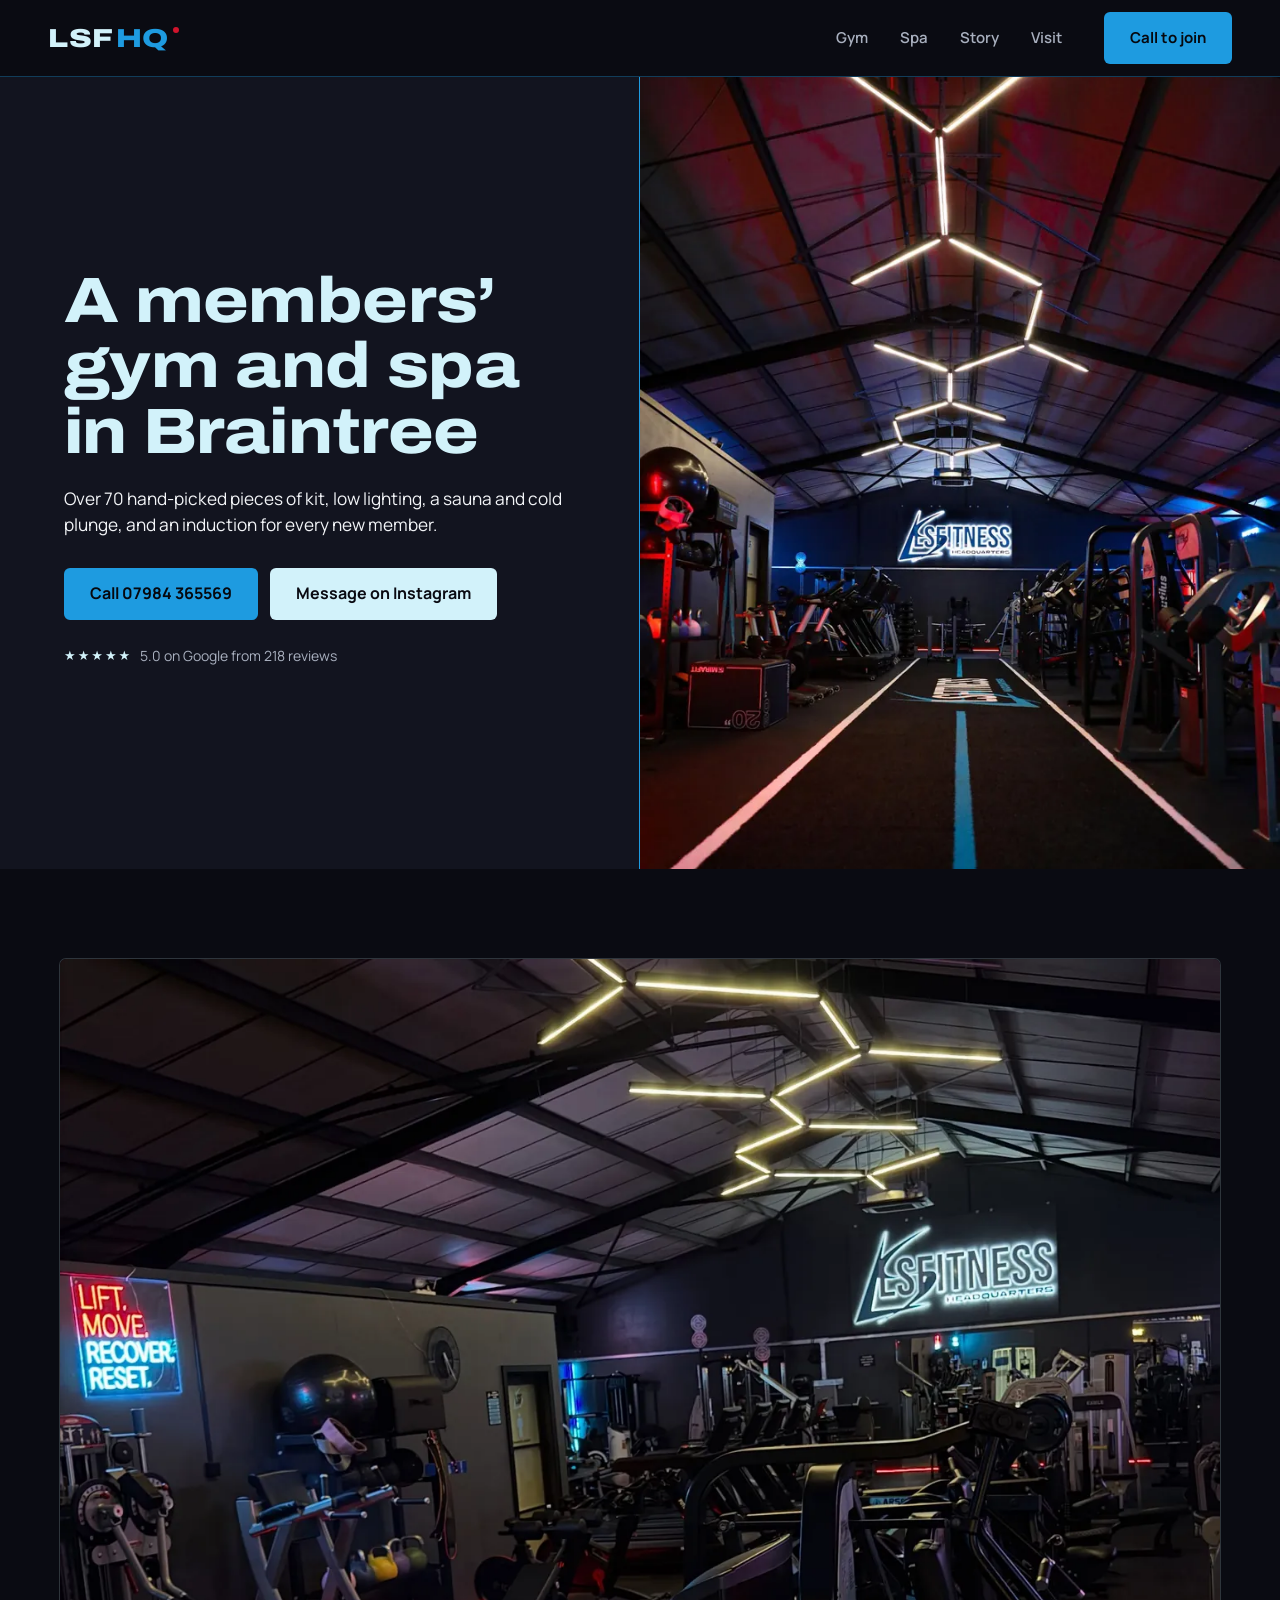
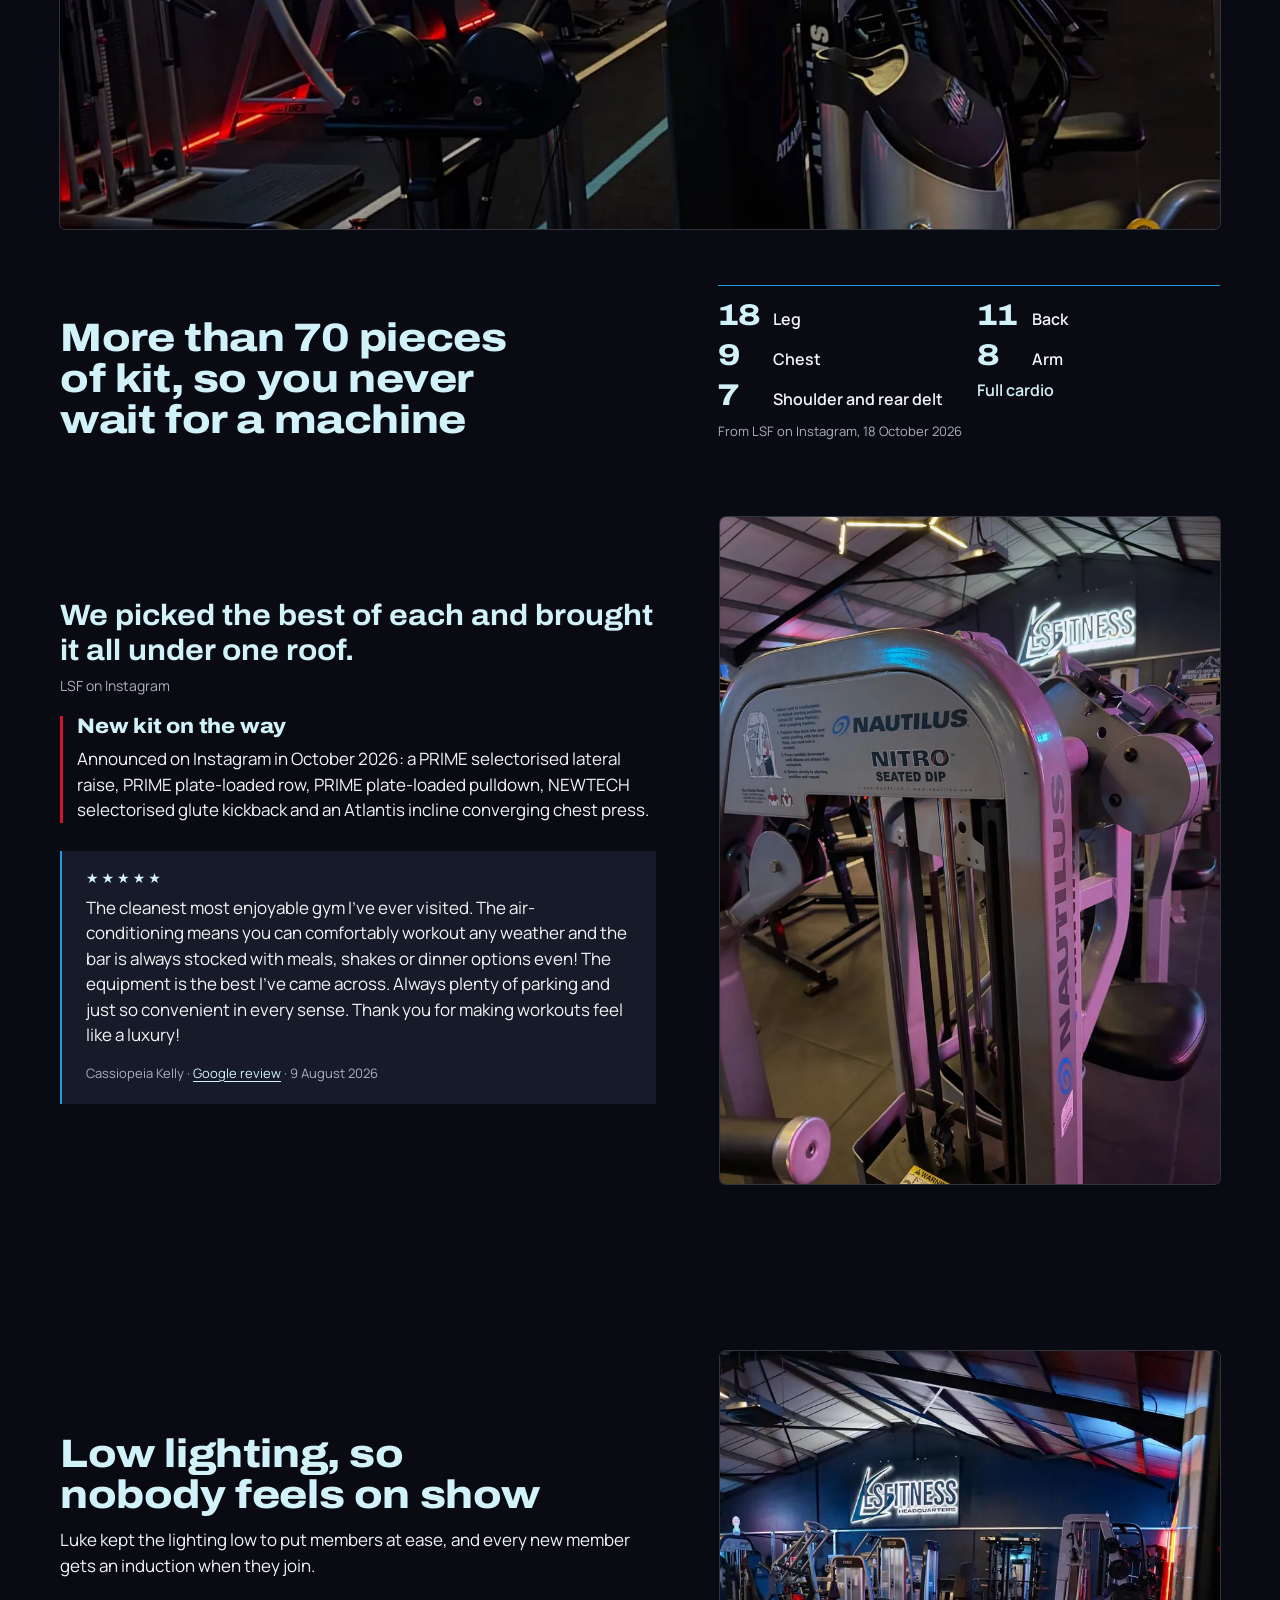
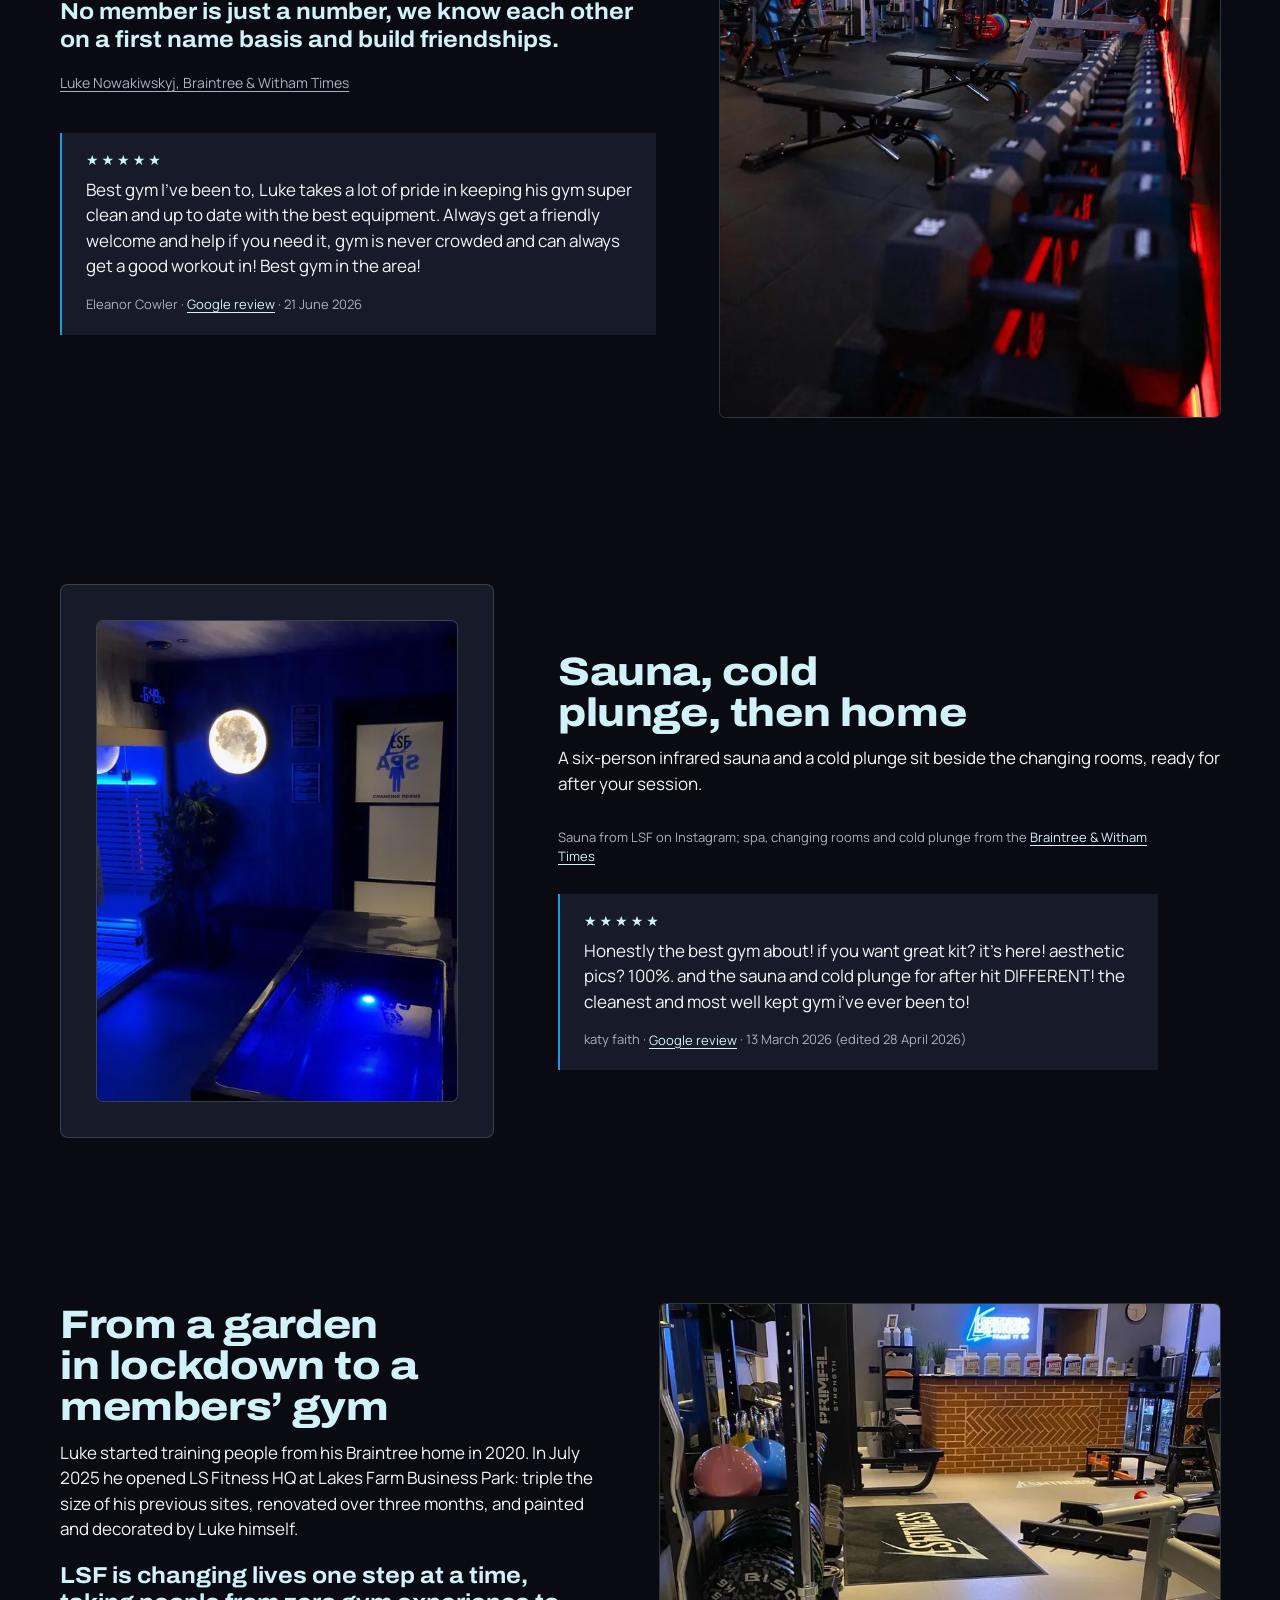
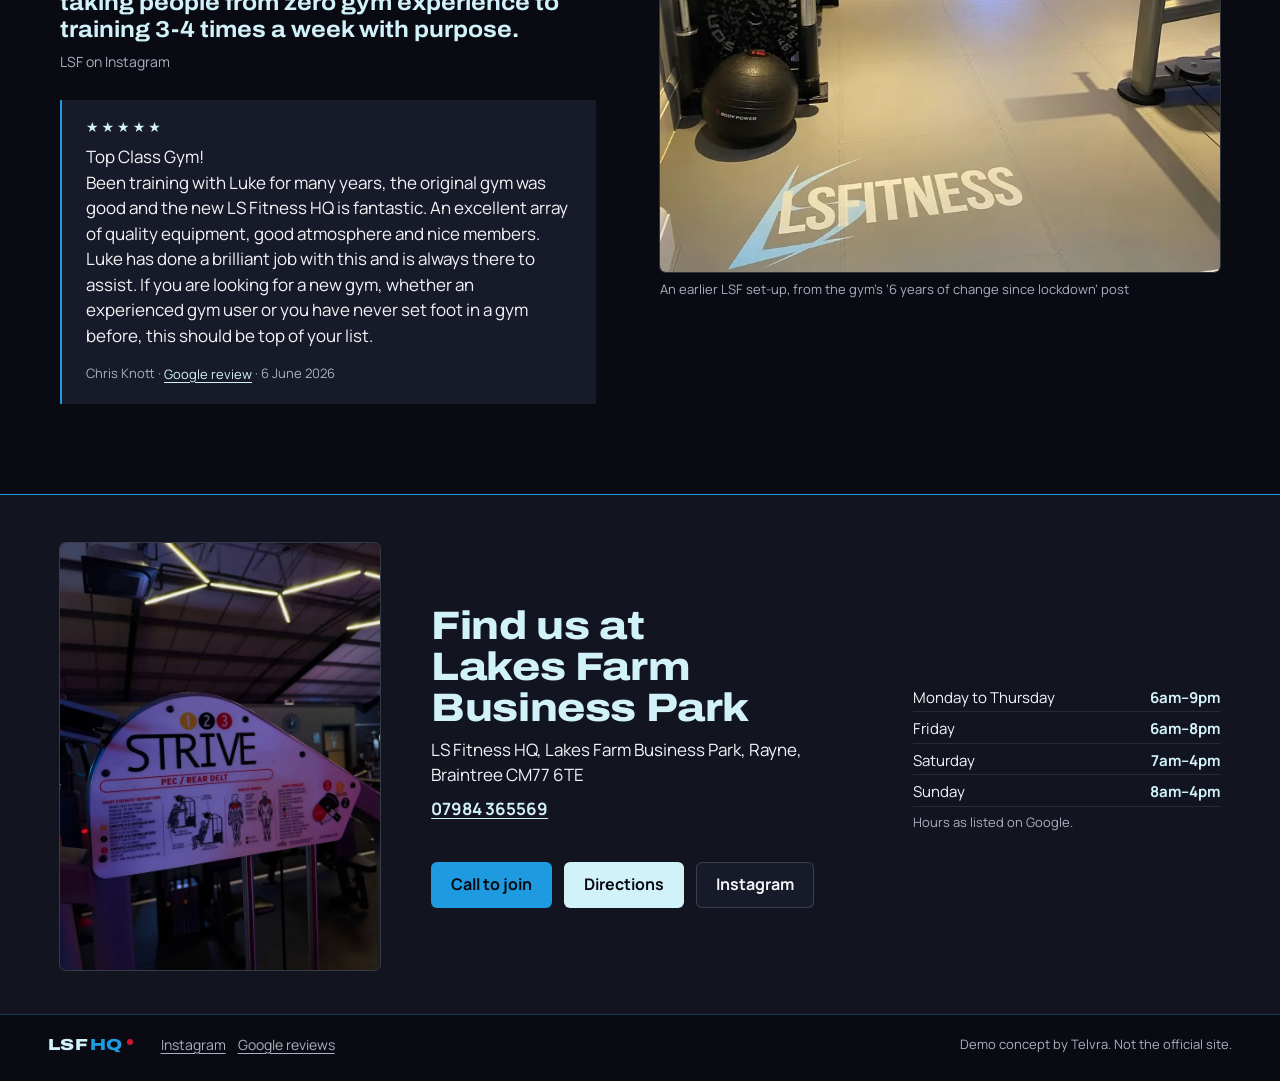
==== index.html @ 695eb986 "LS Fitness HQ demo concept (static)" ====
<!doctype html>
<html lang="en-GB">
<head>
<meta charset="utf-8">
<meta name="viewport" content="width=device-width, initial-scale=1">
<title>LS Fitness HQ — members' gym and spa in Rayne, Braintree</title>
<meta name="description" content="LS Fitness HQ is an independent members' gym and spa at Lakes Farm Business Park, Rayne, Braintree: over 70 pieces of kit, a sauna and cold plunge, and an induction for every new member.">
<meta name="robots" content="noindex, nofollow">
<meta name="theme-color" content="#0A0B12">
<link rel="icon" href="data:image/svg+xml,%3Csvg xmlns='http://www.w3.org/2000/svg' viewBox='0 0 64 64'%3E%3Crect width='64' height='64' rx='10' fill='%230A0B12'/%3E%3Ctext x='32' y='41' font-family='Arial,sans-serif' font-weight='900' font-size='24' text-anchor='middle' fill='%23D2F2FA'%3ELSF%3C/text%3E%3Crect x='14' y='48' width='36' height='3' fill='%231E9BE0'/%3E%3C/svg%3E">
<link rel="preload" href="fonts/archivo-latin.woff2" as="font" type="font/woff2" crossorigin>
<link rel="stylesheet" href="styles.css">
</head>
<body>
<a class="skip" href="#main">Skip to content</a>
<header class="site-head">
  <div class="wrap head-in">
    <a class="brand" href="#top"><span class="visually-hidden">LS Fitness HQ, home</span><span class="wm" aria-hidden="true">LSF<span class="wm-hq">HQ</span><span class="wm-dot"></span></span></a>
    <nav class="nav" aria-label="Sections"><a href="#gym">Gym</a><a href="#spa">Spa</a><a href="#story">Story</a><a href="#visit">Visit</a></nav>
    <a class="btn btn-blue head-cta" href="tel:+447984365569"><span class="d-only">Call to join</span><span class="m-only">Call</span></a>
  </div>
</header>
<main id="main">
<section class="hero" id="top" aria-labelledby="h1">
  <div class="hero-photo"><picture class="ph "><source type="image/webp" srcset="img/hero-720.webp 720w, img/hero-1080.webp 1080w, img/hero-1440.webp 1440w" sizes="(min-width: 860px) min(50vw, 820px), 100vw"><img src="img/hero-1440.jpg" srcset="img/hero-720.jpg 720w, img/hero-1080.jpg 1080w, img/hero-1440.jpg 1440w" sizes="(min-width: 860px) min(50vw, 820px), 100vw" width="1440" height="1920" alt="The turf lane at LS Fitness HQ under star-shaped LED lights and the LSFITNESS Headquarters neon sign" fetchpriority="high"></picture></div>
  <div class="hero-panel">
    <div class="hero-text">
      <h1 id="h1">A members’ gym and spa in Braintree</h1>
      <p class="lede">Over 70 hand-picked pieces of kit, low lighting, a sauna and cold plunge, and an induction for every new member.</p>
      <div class="btns"><a class="btn btn-blue" href="tel:+447984365569">Call 07984 365569</a><a class="btn btn-ice" href="https://ig.me/m/lsfitnesshq" target="_blank" rel="noopener">Message on Instagram</a></div>
      <a class="rating" href="https://www.google.com/maps/place/LS+Fitness+HQ/@51.8679803,0.5173378,17z/data=!4m6!3m5!1s0x47d8f1000b57fbb5:0x62934df473014473!8m2!3d51.8679803!4d0.5173378!16s%2Fg%2F11wq7ymxyk" target="_blank" rel="noopener"><span class="star-red" aria-hidden="true">★★★★★</span><span class="visually-hidden">Rated 5 out of 5.</span> 5.0 on Google from 218 reviews</a>
    </div>
  </div>
</section>

<section class="sec kit" id="gym" aria-labelledby="h-kit">
  <div class="floor-wrap"><picture class="ph "><source type="image/webp" srcset="img/floor-800.webp 800w, img/floor-1100.webp 1100w, img/floor-1400.webp 1400w, img/floor-2000.webp 2000w" sizes="(min-width: 1280px) 1160px, (min-width: 860px) calc(100vw - 96px), 100vw"><img src="img/floor-2000.jpg" srcset="img/floor-800.jpg 800w, img/floor-1100.jpg 1100w, img/floor-1400.jpg 1400w, img/floor-2000.jpg 2000w" sizes="(min-width: 1280px) 1160px, (min-width: 860px) calc(100vw - 96px), 100vw" width="2000" height="1500" alt="The LS Fitness HQ gym floor under long LED ceiling light bars, with the LSFITNESS sign and a Lift. Move. Recover. Reset. neon" loading="lazy" decoding="async"></picture></div>
  <div class="wrap kit-grid">
    <h2 id="h-kit">More than 70 pieces of kit, so you never wait for a machine</h2>
    <div class="counts">
      <dl>
        <div><dt>18</dt><dd>Leg</dd></div>
        <div><dt>11</dt><dd>Back</dd></div>
        <div><dt>9</dt><dd>Chest</dd></div>
        <div><dt>8</dt><dd>Arm</dd></div>
        <div><dt>7</dt><dd>Shoulder and rear delt</dd></div>
        <div class="full"><dt class="visually-hidden">Plus</dt><dd>Full cardio</dd></div>
      </dl>
      <p class="src">From LSF on Instagram, 18 October 2026</p>
    </div>
  </div>
  <div class="wrap pair pair-r">
    <div class="pair-ph"><picture class="ph tall"><source type="image/webp" srcset="img/nautilus-800.webp 800w, img/nautilus-1200.webp 1200w, img/nautilus-1600.webp 1600w" sizes="(min-width: 1280px) 500px, (min-width: 860px) 40vw, (min-width: 600px) 600px, 100vw"><img src="img/nautilus-1600.jpg" srcset="img/nautilus-800.jpg 800w, img/nautilus-1200.jpg 1200w, img/nautilus-1600.jpg 1600w" sizes="(min-width: 1280px) 500px, (min-width: 860px) 40vw, (min-width: 600px) 600px, 100vw" width="1600" height="2133" alt="A Nautilus Nitro seated dip machine with the LSFITNESS sign glowing behind it" loading="lazy" decoding="async"></picture></div>
    <div class="pair-tx">
      <blockquote class="pull m-hide"><p>We picked the best of each and brought it all under one roof.</p><footer>LSF on Instagram</footer></blockquote>
      <div class="newkit" data-show-until="2026-12-31T23:59">
        <h3>New kit on the way</h3>
        <p>Announced on Instagram in October 2026: a PRIME selectorised lateral raise, PRIME plate-loaded row, PRIME plate-loaded pulldown, NEWTECH selectorised glute kickback and an Atlantis incline converging chest press.</p>
      </div>
      <figure class="review m-hide"><p class="stars"><span aria-hidden="true">★★★★★</span><span class="visually-hidden">5 out of 5 stars</span></p><blockquote><p>The cleanest most enjoyable gym I’ve ever visited. The air-conditioning means you can comfortably workout any weather and the bar is always stocked with meals, shakes or dinner options even! The equipment is the best I’ve came across. Always plenty of parking and just so convenient in every sense. Thank you for making workouts feel like a luxury!</p></blockquote><figcaption>Cassiopeia Kelly · <a href="https://www.google.com/maps/place/LS+Fitness+HQ/@51.8679803,0.5173378,17z/data=!4m6!3m5!1s0x47d8f1000b57fbb5:0x62934df473014473!8m2!3d51.8679803!4d0.5173378!16s%2Fg%2F11wq7ymxyk" target="_blank" rel="noopener">Google review</a> · 9 August 2026</figcaption></figure>
    </div>
  </div>
</section>

<section class="sec feel" id="feel" aria-labelledby="h-feel">
  <div class="wrap pair pair-r">
    <div class="pair-ph"><picture class="ph tall"><source type="image/webp" srcset="img/weights-720.webp 720w, img/weights-1080.webp 1080w, img/weights-1440.webp 1440w" sizes="(min-width: 1280px) 500px, (min-width: 860px) 40vw, (min-width: 600px) 600px, 100vw"><img src="img/weights-1440.jpg" srcset="img/weights-720.jpg 720w, img/weights-1080.jpg 1080w, img/weights-1440.jpg 1440w" sizes="(min-width: 1280px) 500px, (min-width: 860px) 40vw, (min-width: 600px) 600px, 100vw" width="1440" height="1920" alt="Dumbbell racks lit by red LED strips, with benches and a neon sign on the black wall" loading="lazy" decoding="async"></picture></div>
    <div class="pair-tx">
      <h2 id="h-feel">Low lighting, so nobody feels on show</h2>
      <p>Luke kept the lighting low to put members at ease, and every new member gets an induction when they join.</p>
      <blockquote class="pull pull-sm m-hide"><p>No member is just a number, we know each other on a first name basis and build friendships.</p><footer><a href="https://www.braintreeandwithamtimes.co.uk/news/25397622.man-launches-luxury-gym-braintree-business-park/" target="_blank" rel="noopener">Luke Nowakiwskyj, Braintree &amp; Witham Times</a></footer></blockquote>
      <figure class="review m-hide"><p class="stars"><span aria-hidden="true">★★★★★</span><span class="visually-hidden">5 out of 5 stars</span></p><blockquote><p>Best gym I’ve been to, Luke takes a lot of pride in keeping his gym super clean and up to date with the best equipment. Always get a friendly welcome and help if you need it, gym is never crowded and can always get a good workout in! Best gym in the area!</p></blockquote><figcaption>Eleanor Cowler · <a href="https://www.google.com/maps/place/LS+Fitness+HQ/@51.8679803,0.5173378,17z/data=!4m6!3m5!1s0x47d8f1000b57fbb5:0x62934df473014473!8m2!3d51.8679803!4d0.5173378!16s%2Fg%2F11wq7ymxyk" target="_blank" rel="noopener">Google review</a> · 21 June 2026</figcaption></figure>
    </div>
  </div>
</section>

<section class="sec spa" id="spa" aria-labelledby="h-spa">
  <div class="wrap pair spa-pair">
    <div class="spa-h"><h2 id="h-spa">Sauna, cold plunge, then home</h2>
      <p>A six-person infrared sauna and a cold plunge sit beside the changing rooms, ready for after your session.</p></div>
    <div class="pair-ph spa-frame"><picture class="ph "><source type="image/webp" srcset="img/spa-480.webp 480w, img/spa-720.webp 720w" sizes="(min-width: 500px) 360px, 270px"><img src="img/spa-720.jpg" srcset="img/spa-480.jpg 480w, img/spa-720.jpg 720w" sizes="(min-width: 500px) 360px, 270px" width="720" height="960" alt="The LSF spa: an infrared sauna, a cold plunge tub and the door to the changing rooms" loading="lazy" decoding="async"></picture></div>
    <div class="pair-tx">
      <p class="src">Sauna from LSF on Instagram; spa, changing rooms and cold plunge from the <a href="https://www.braintreeandwithamtimes.co.uk/news/25397622.man-launches-luxury-gym-braintree-business-park/" target="_blank" rel="noopener">Braintree &amp; Witham Times</a></p>
      <figure class="review "><p class="stars"><span aria-hidden="true">★★★★★</span><span class="visually-hidden">5 out of 5 stars</span></p><blockquote><p>Honestly the best gym about! if you want great kit? it’s here! aesthetic pics? 100%. and the sauna and cold plunge for after hit DIFFERENT! the cleanest and most well kept gym i’ve ever been to!</p></blockquote><figcaption>katy faith · <a href="https://www.google.com/maps/place/LS+Fitness+HQ/@51.8679803,0.5173378,17z/data=!4m6!3m5!1s0x47d8f1000b57fbb5:0x62934df473014473!8m2!3d51.8679803!4d0.5173378!16s%2Fg%2F11wq7ymxyk" target="_blank" rel="noopener">Google review</a> · 13 March 2026 (edited 28 April 2026)</figcaption></figure>
    </div>
  </div>
</section>

<section class="sec story" id="story" aria-labelledby="h-story">
  <div class="wrap pair pair-r">
    <figure class="pair-ph origin"><picture class="ph "><source type="image/webp" srcset="img/origin-800.webp 800w, img/origin-1290.webp 1290w" sizes="(min-width: 1280px) 560px, (min-width: 860px) 44vw, (min-width: 600px) 600px, 100vw"><img src="img/origin-1290.jpg" srcset="img/origin-800.jpg 800w, img/origin-1290.jpg 1290w" sizes="(min-width: 1280px) 560px, (min-width: 860px) 44vw, (min-width: 600px) 600px, 100vw" width="1290" height="1310" alt="An earlier LSF set-up with a brick-walled protein bar, an LSFITNESS Shake It Up neon and the logo on the floor" loading="lazy" decoding="async"></picture><figcaption>An earlier LSF set-up, from the gym’s ‘6 years of change since lockdown’ post</figcaption></figure>
    <div class="pair-tx">
      <h2 id="h-story">From a garden in lockdown to a members’ gym</h2>
      <p>Luke started training people from his Braintree home in 2020. In July 2025 he opened LS Fitness HQ at Lakes Farm Business Park: triple the size of his previous sites, renovated over three months, and painted and decorated by Luke himself.</p>
      <blockquote class="pull pull-sm m-hide"><p>LSF is changing lives one step at a time, taking people from zero gym experience to training 3-4 times a week with purpose.</p><footer>LSF on Instagram</footer></blockquote>
      <figure class="review m-hide"><p class="stars"><span aria-hidden="true">★★★★★</span><span class="visually-hidden">5 out of 5 stars</span></p><blockquote><p>Top Class Gym!<br>Been training with Luke for many years, the original gym was good and the new LS Fitness HQ is fantastic. An excellent array of quality equipment, good atmosphere and nice members.<br>Luke has done a brilliant job with this and is always there to assist. If you are looking for a new gym, whether an experienced gym user or you have never set foot in a gym before, this should be top of your list.</p></blockquote><figcaption>Chris Knott · <a href="https://www.google.com/maps/place/LS+Fitness+HQ/@51.8679803,0.5173378,17z/data=!4m6!3m5!1s0x47d8f1000b57fbb5:0x62934df473014473!8m2!3d51.8679803!4d0.5173378!16s%2Fg%2F11wq7ymxyk" target="_blank" rel="noopener">Google review</a> · 6 June 2026</figcaption></figure>
    </div>
  </div>
</section>

<section class="visit" id="visit" aria-labelledby="h-visit">
  <div class="wrap visit-grid">
    <div class="pair-ph visit-ph"><picture class="ph tall strive"><source type="image/webp" srcset="img/strive-720.webp 720w, img/strive-1080.webp 1080w, img/strive-1440.webp 1440w" sizes="(min-width: 1280px) 320px, (min-width: 860px) 24vw, (min-width: 600px) 600px, 100vw"><img src="img/strive-1440.jpg" srcset="img/strive-720.jpg 720w, img/strive-1080.jpg 1080w, img/strive-1440.jpg 1440w" sizes="(min-width: 1280px) 320px, (min-width: 860px) 24vw, (min-width: 600px) 600px, 100vw" width="1440" height="1920" alt="The instruction panel on a Strive pec and rear delt machine, under the gym’s LED light bars" loading="lazy" decoding="async"></picture></div>
    <div class="visit-a">
      <h2 id="h-visit">Find us at Lakes Farm Business Park</h2>
      <address>LS Fitness HQ, Lakes Farm Business Park, Rayne, Braintree CM77&nbsp;6TE<br><a class="tel" href="tel:+447984365569">07984 365569</a></address>
      <div class="btns btns-3"><a class="btn btn-blue" href="tel:+447984365569">Call to join</a><a class="btn btn-ice" href="https://www.google.com/maps/dir/?api=1&amp;destination=LS+Fitness+HQ%2C+Rayne%2C+Braintree+CM77+6TE" target="_blank" rel="noopener">Directions</a><a class="btn btn-panel" href="https://www.instagram.com/lsfitnesshq/" target="_blank" rel="noopener">Instagram</a></div>
    </div>
    <div class="visit-b">
      <dl class="hours">
        <div><dt><span class="t-full">Monday to Thursday</span><span class="t-short" aria-hidden="true">Mon–Thu</span></dt><dd>6am–9pm</dd></div>
        <div><dt><span class="t-full">Friday</span><span class="t-short" aria-hidden="true">Fri</span></dt><dd>6am–8pm</dd></div>
        <div><dt><span class="t-full">Saturday</span><span class="t-short" aria-hidden="true">Sat</span></dt><dd>7am–4pm</dd></div>
        <div><dt><span class="t-full">Sunday</span><span class="t-short" aria-hidden="true">Sun</span></dt><dd>8am–4pm</dd></div>
      </dl>
      <p class="src">Hours as listed on Google.</p>
    </div>
  </div>
</section>
</main>
<footer class="site-foot">
  <div class="wrap foot-in">
    <span class="wm" aria-hidden="true">LSF<span class="wm-hq">HQ</span><span class="wm-dot"></span></span>
    <nav class="foot-links" aria-label="Elsewhere"><a href="https://www.instagram.com/lsfitnesshq/" target="_blank" rel="noopener">Instagram</a><a href="https://www.google.com/maps/place/LS+Fitness+HQ/@51.8679803,0.5173378,17z/data=!4m6!3m5!1s0x47d8f1000b57fbb5:0x62934df473014473!8m2!3d51.8679803!4d0.5173378!16s%2Fg%2F11wq7ymxyk" target="_blank" rel="noopener">Google reviews</a></nav>
    <p class="demo">Demo concept by Telvra. Not the official site.</p>
  </div>
</footer>
<script src="main.js" defer></script>
</body>
</html>
---- styles.css ----
@font-face{font-family:"Archivo";src:url(fonts/archivo-latin.woff2) format("woff2");font-weight:100 900;font-stretch:62% 125%;font-display:swap}
@font-face{font-family:"Manrope";src:url(fonts/manrope-latin.woff2) format("woff2");font-weight:200 800;font-display:swap}
:root{--ink:#0A0B12;--p1:#12141F;--p2:#171A28;--ice:#D2F2FA;--blue:#1E9BE0;--red:#D0142C;--chalk:#F2F4F7;--muted:#A9B0BF;--hair:rgba(210,242,250,.18);--pad:20px}
*,*::before,*::after{box-sizing:border-box}
html{-webkit-text-size-adjust:100%;scroll-behavior:smooth}
@media (prefers-reduced-motion:reduce){html{scroll-behavior:auto}}
body{margin:0;background:var(--ink);color:var(--chalk);font:400 16px/1.5 "Manrope",system-ui,sans-serif;overflow-x:hidden}
img{display:block;max-width:100%;height:auto}
a{color:inherit}
a:focus-visible,.btn:focus-visible{outline:3px solid var(--blue);outline-offset:3px;border-radius:4px}
h1,h2,h3{font-family:"Archivo",system-ui,sans-serif;color:var(--ice);margin:0;font-weight:800;line-height:1.04;letter-spacing:-.01em;text-wrap:balance}
p{margin:0}
.visually-hidden{position:absolute!important;width:1px;height:1px;overflow:hidden;clip:rect(0 0 0 0);clip-path:inset(50%);white-space:nowrap}
.skip{position:absolute;left:8px;top:-120px;background:var(--blue);color:#06080E;padding:12px 16px;z-index:9}
.skip:focus{left:8px;top:8px}
.wrap{width:100%;max-width:1336px;margin:0 auto;padding:0 var(--pad)}
.d-only{display:none}

/* wordmark */
.wm{font-family:"Archivo",sans-serif;font-weight:850;font-stretch:125%;font-size:22px;letter-spacing:.02em;color:var(--ice);display:inline-flex;align-items:baseline;line-height:1}
.wm-hq{color:var(--blue);margin-left:2px}
.wm-dot{width:6px;height:6px;border-radius:50%;background:var(--red);margin-left:4px;align-self:flex-start;margin-top:2px}

/* buttons */
.btn{display:inline-flex;align-items:center;justify-content:center;min-height:48px;padding:12px 22px;border-radius:6px;font:700 16px/1.2 "Manrope",sans-serif;text-decoration:none;text-align:center;transition:transform .15s ease,background-color .15s ease}
.btn-blue{background:var(--blue);color:#06080E}
.btn-blue:hover{background:#45AEE8}
.btn-ice{background:var(--ice);color:var(--ink)}
.btn-ice:hover{background:#fff}
.btn-panel{background:var(--p2);color:var(--chalk);box-shadow:inset 0 0 0 1px var(--hair)}
.btn-panel:hover{background:#20243A}
@media (prefers-reduced-motion:no-preference){.btn:hover{transform:translateY(-1px)}}

/* header */
.site-head{background:var(--ink);border-bottom:1px solid rgba(30,155,224,.35)}
.head-in{display:flex;align-items:center;justify-content:space-between;min-height:60px;gap:16px}
.brand{display:inline-flex;align-items:center;min-height:44px;min-width:44px;text-decoration:none}
.nav{display:none}
.head-cta{min-height:44px;padding:10px 18px;font-size:15px}

/* photos */
.ph{display:block}
.ph img{width:100%;border-radius:6px;box-shadow:0 0 0 1px var(--hair)}

/* hero */
.hero{background:var(--p1)}
.hero-photo .ph img{width:100vw;height:min(50svh,100vw);object-fit:cover;object-position:50% 40%;border-radius:0;box-shadow:none}
.hero-panel{border-top:1px solid var(--blue)}
.hero-text{padding:22px var(--pad) 22px}
h1{font-size:31px;font-stretch:100%}
.lede{margin-top:12px;color:var(--chalk)}
.btns{display:grid;gap:8px;margin-top:18px}
.rating{display:inline-flex;align-items:center;gap:8px;min-height:44px;margin-top:6px;color:var(--muted);font-size:14px;text-decoration:none}
.rating:hover{color:var(--ice)}
.star-red{color:var(--ice);letter-spacing:2px;font-size:13px}

/* sections */
.sec{padding:0 0 4px}
h2{font-size:25px;font-stretch:100%}
h3{font-size:21px;font-stretch:108%}
.src{font-size:13px;color:var(--muted);margin-top:12px;line-height:1.45}
.src a{display:inline;padding:13px 0;color:var(--ice);text-underline-offset:3px}
.floor-wrap .ph img{width:100vw;height:auto;border-radius:0;box-shadow:none}
.kit-grid{padding-top:22px;padding-bottom:22px}
.counts dl{display:grid;grid-template-columns:1fr 1fr;gap:10px 16px;margin:16px 0 0;padding-top:14px;border-top:1px solid var(--blue)}
.counts dl div{display:flex;align-items:baseline;gap:10px}
.counts dt{font-family:"Archivo",sans-serif;font-weight:800;font-stretch:118%;font-size:30px;line-height:1;color:var(--ice);min-width:1.5em}
.counts dd{margin:0;font-weight:600;font-size:16px;line-height:1.25}
.counts .full dd{color:var(--ice)}

.pair{display:block}
.pair-ph{margin:0 calc(-1 * var(--pad))}
.pair-ph .ph img{width:100%;height:224px;object-fit:cover;border-radius:0;box-shadow:none}
.pair-ph.tall .ph img,.tall img{object-position:50% 45%}
.strive img{object-position:50% 52%!important}
.pair-tx{padding:20px 0 22px}
.spa-h{padding:20px 0 18px}
.spa-h p{margin-top:12px}
.spa-pair .pair-tx{padding-top:16px}
.pair-tx>*+*{margin-top:14px}
.pair-tx h2+p{margin-top:12px}
.pull{margin:0;padding:0}
.pull p{font-family:"Archivo",sans-serif;font-weight:700;font-stretch:108%;font-size:21px;line-height:1.18;color:var(--ice)}
.pull footer{margin-top:8px;font-size:14px;color:var(--muted)}
.pull footer a{display:inline-flex;align-items:center;min-height:44px;color:var(--muted);text-underline-offset:3px}
.pull footer a:hover{color:var(--ice)}
.pull-sm p{font-size:19px}
.newkit{border-left:3px solid var(--red);padding-left:14px}
.newkit p{margin-top:8px}

.review{margin:0;background:var(--p2);border-left:2px solid var(--blue);padding:16px 18px 6px}
.pair-tx>.review{margin-top:18px}
.stars{color:var(--ice);letter-spacing:3px;font-size:14px;line-height:1}
.review blockquote{margin:10px 0 0}
.review blockquote p{font-size:16px;line-height:1.5}
.review figcaption{font-size:13px;color:var(--muted);margin-top:4px}
.review figcaption a{display:inline-flex;align-items:center;min-height:44px;color:var(--ice);text-underline-offset:3px}

/* spa */
.spa-frame{margin:0 calc(-1 * var(--pad));background:var(--p2);padding:14px 0;border-top:1px solid var(--blue);border-bottom:1px solid var(--hair)}
.spa-frame .ph{width:216px;margin:0 auto}
.spa-frame .ph img{width:216px;height:240px;object-fit:cover;object-position:50% 55%;border-radius:6px;box-shadow:0 0 0 1px var(--hair)}

/* story */
figure.origin{margin:0 calc(-1 * var(--pad))}
.origin .ph img{height:224px;object-position:50% 50%}
.origin figcaption{font-size:13px;color:var(--muted);padding:8px var(--pad) 0}

/* visit */
.visit{background:var(--p1);border-top:1px solid var(--blue);padding:0 0 18px}
.visit-ph{margin-bottom:18px}
.visit-ph .ph img{height:224px}
.visit address{font-style:normal;margin-top:10px;line-height:1.45}
.tel{display:inline-flex;align-items:center;min-height:44px;font-weight:700;color:var(--ice);text-underline-offset:3px}
.btns-3{grid-template-columns:auto auto auto;gap:6px;margin-top:6px}
.btns-3 .btn{min-height:46px;padding:8px 9px;font-size:14px}
.hours{margin:14px 0 0;display:grid;grid-template-columns:1fr 1fr;gap:4px 14px;font-size:15px}
.hours div{display:flex;justify-content:space-between;gap:8px;border-bottom:1px solid rgba(210,242,250,.10);padding:2px 0}
.t-full{position:absolute;width:1px;height:1px;overflow:hidden;clip-path:inset(50%);white-space:nowrap}
.hours dt{color:var(--chalk);white-space:nowrap}
.hours dd{margin:0;color:var(--ice);font-weight:700;white-space:nowrap}
.visit .src{margin-top:6px}

/* footer */
.site-foot{background:var(--ink);padding:8px 0 14px;border-top:1px solid rgba(30,155,224,.35)}
.foot-in{display:flex;flex-wrap:wrap;align-items:center;justify-content:space-between;gap:0 10px}
.site-foot .wm{font-size:16px}
.foot-links{display:flex;gap:12px}
.foot-links a{display:inline-flex;align-items:center;min-height:44px;color:var(--muted);font-size:14px;text-underline-offset:3px}
.foot-links a:hover{color:var(--ice)}
.demo{width:100%;font-size:13px;color:var(--muted)}

@media (prefers-reduced-motion:no-preference){
  .hero-text{animation:fade .6s ease-out both}
  @keyframes fade{from{opacity:0;transform:translateY(6px)}to{opacity:1;transform:none}}
}

@media (max-width:599px){.m-hide{display:none!important}}

/* tablet */
@media (min-width:600px){
  :root{--pad:32px}
  body{font-size:17px}
  .wrap{max-width:664px}
  .floor-wrap{}
  .pair-ph,figure.origin{margin:0}
  .pair-ph .ph img{height:auto;max-height:none;aspect-ratio:auto;border-radius:6px;box-shadow:0 0 0 1px var(--hair)}
  .pair-ph.tall .ph img{height:440px}
  .origin .ph img{height:auto}
  .origin figcaption{padding:8px 0 0}
  .spa-frame{margin:0;border:1px solid var(--hair);border-radius:8px;padding:24px}
  .spa-frame .ph{width:360px}
  .spa-frame .ph img{width:360px;height:480px}
  .pair-tx{padding:28px 0 40px}
  .kit-grid{padding-top:32px;padding-bottom:36px}
  h1{font-size:40px;font-stretch:110%}
  h2{font-size:32px;font-stretch:110%}
  .btns{grid-template-columns:auto auto;justify-content:start}
  .btns-3{grid-template-columns:auto auto auto}
  .btns-3 .btn:first-child{grid-column:auto}
  .hero-text{padding:32px var(--pad) 36px;max-width:664px;margin:0 auto}
  .review{padding:20px 24px 8px}
  .review blockquote p{font-size:17px}
  .counts dl{grid-template-columns:1fr 1fr 1fr}
  .visit{padding:40px 0 36px}
  .visit-ph{margin-bottom:28px}
  .visit-ph .ph img{height:440px}
  .hours{grid-template-columns:1fr;max-width:420px}
  .t-full{position:static;width:auto;height:auto;overflow:visible;clip-path:none}
  .t-short{display:none}
  .btns-3 .btn{padding:12px 20px;font-size:16px}
  .spa-h{padding:36px 0 24px}
}

/* desktop */
@media (min-width:860px){
  :root{--pad:48px}
  .wrap{max-width:1336px}
  .d-only{display:inline}.m-only{display:none}
  .head-in{min-height:76px}
  .wm{font-size:26px}
  .nav{display:flex;gap:4px;margin-left:auto}
  .nav a{display:inline-flex;align-items:center;min-height:44px;padding:0 14px;text-decoration:none;color:var(--muted);font-weight:600;font-size:15px}
  .nav a:hover{color:var(--ice)}
  .head-cta{margin-left:12px}
  .hero{display:flex;flex-direction:row-reverse;align-items:stretch;min-height:clamp(600px,88svh,1000px)}
  .hero-photo{flex:0 0 min(50vw,820px)}
  .hero-photo .ph,.hero-photo .ph img{width:100%;height:100%}
  .hero-photo .ph img{height:clamp(600px,88svh,1000px);object-position:50% 40%}
  .hero-panel{flex:1 1 auto;display:flex;align-items:center;border-top:0;border-right:1px solid var(--blue)}
  .hero-text{padding:48px clamp(40px,5vw,96px);max-width:none;margin:0 0 0 auto;width:100%;max-width:760px}
  h1{font-size:clamp(42px,5vw,80px);font-stretch:115%;line-height:1.02}
  .lede{font-size:clamp(17px,1.35vw,20px);margin-top:22px;max-width:34em;color:var(--chalk)}
  .btns{margin-top:30px;gap:12px}
  .btn{min-height:52px;padding:14px 26px}
  .rating{margin-top:14px}
  .sec{padding:clamp(56px,7vw,96px) 0 0}
  .floor-wrap{width:min(calc(100vw - 96px),1160px);margin:0 auto}
  .floor-wrap .ph img{width:100%;border-radius:6px;box-shadow:0 0 0 1px var(--hair)}
  .kit-grid{max-width:1256px;display:grid;grid-template-columns:6fr 5fr;gap:56px;align-items:end;padding-top:40px;padding-bottom:0}
  h2{font-size:clamp(32px,3.1vw,48px);font-stretch:115%}
  .counts dl{grid-template-columns:1fr 1fr}
  .pair{display:grid;grid-template-columns:auto 1fr;gap:clamp(40px,5vw,88px);align-items:center;max-width:1256px;margin-top:clamp(48px,6vw,88px)}
  .pair-r .pair-ph{order:2}
  .pair-r{grid-template-columns:1fr auto}
  .pair-ph.tall{width:min(38vw,500px)}
  .pair-ph.tall .ph img{height:auto;aspect-ratio:3/4}
  .pair-ph.tall.strive{width:min(34vw,440px)}
  .pair-tx{padding:0;max-width:600px}
  .pair-tx>*+*{margin-top:20px}
  .pair-tx>.review{margin-top:28px}
  .pull p{font-size:clamp(24px,2.3vw,34px)}
  .pull-sm p{font-size:clamp(20px,1.8vw,26px)}
  .spa-frame{width:auto;padding:36px}
  .spa-pair{grid-template-columns:auto 1fr;grid-template-rows:1fr auto auto 1fr;grid-template-areas:"ph ." "ph h" "ph tx" "ph .";row-gap:0}
  .spa-pair .spa-frame{grid-area:ph;align-self:center}
  .spa-h{grid-area:h;padding:0 0 20px}
  .spa-pair .pair-tx{grid-area:tx;padding:0}
  figure.origin{width:min(44vw,560px)}
  .story .pair{align-items:start}
  .visit{margin-top:clamp(56px,7vw,96px);padding:48px 0 44px}
  .visit-grid{display:grid;grid-template-columns:auto 7fr 5fr;gap:clamp(32px,4vw,64px);max-width:1256px;align-items:center}
  .visit-ph{margin:0;width:min(24vw,320px)}
  .visit-ph .ph img{height:auto;aspect-ratio:3/4}
  .hours{margin-top:4px}
  .foot-in{gap:0 28px}
  .demo{width:auto;margin-left:auto}
}
@media (min-width:1280px){
  .visit-ph{width:320px}
  .pair-ph.tall{width:500px}
  .pair-ph.tall.strive{width:440px}
  figure.origin{width:560px}
}
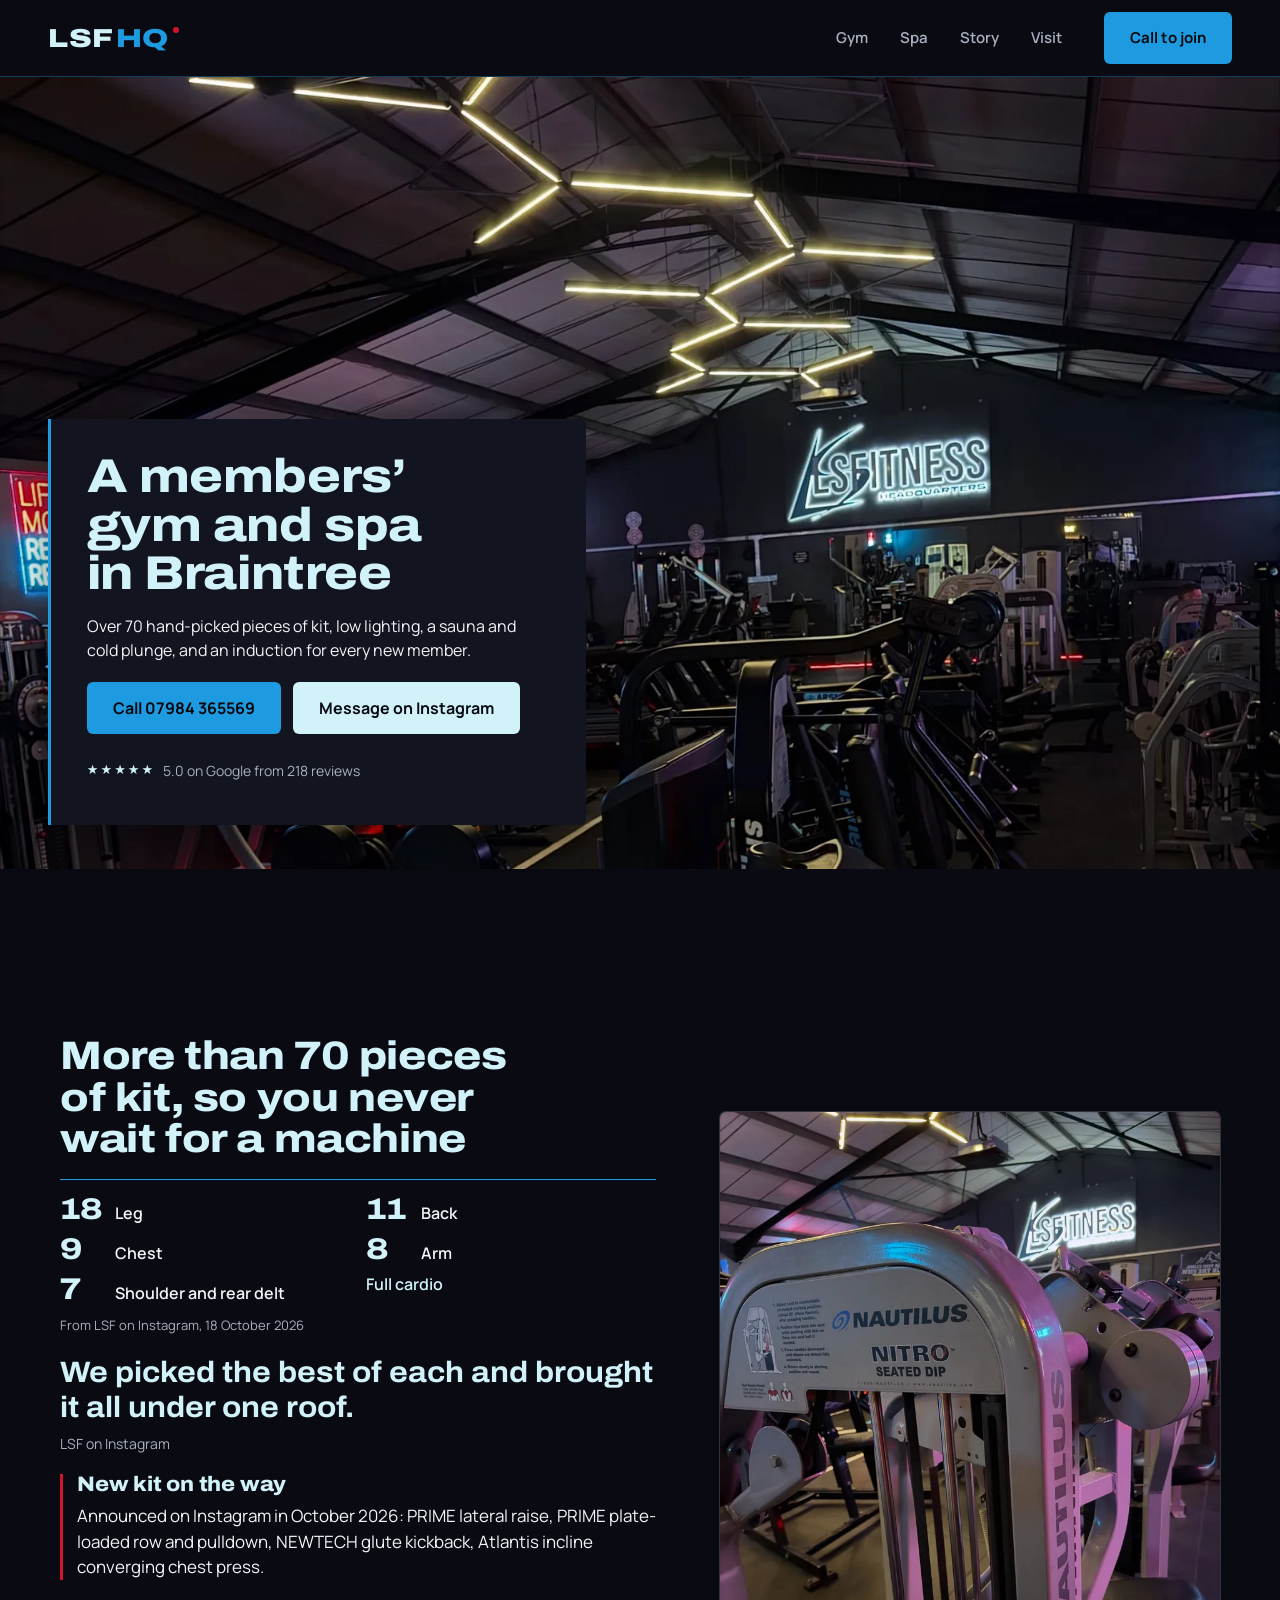
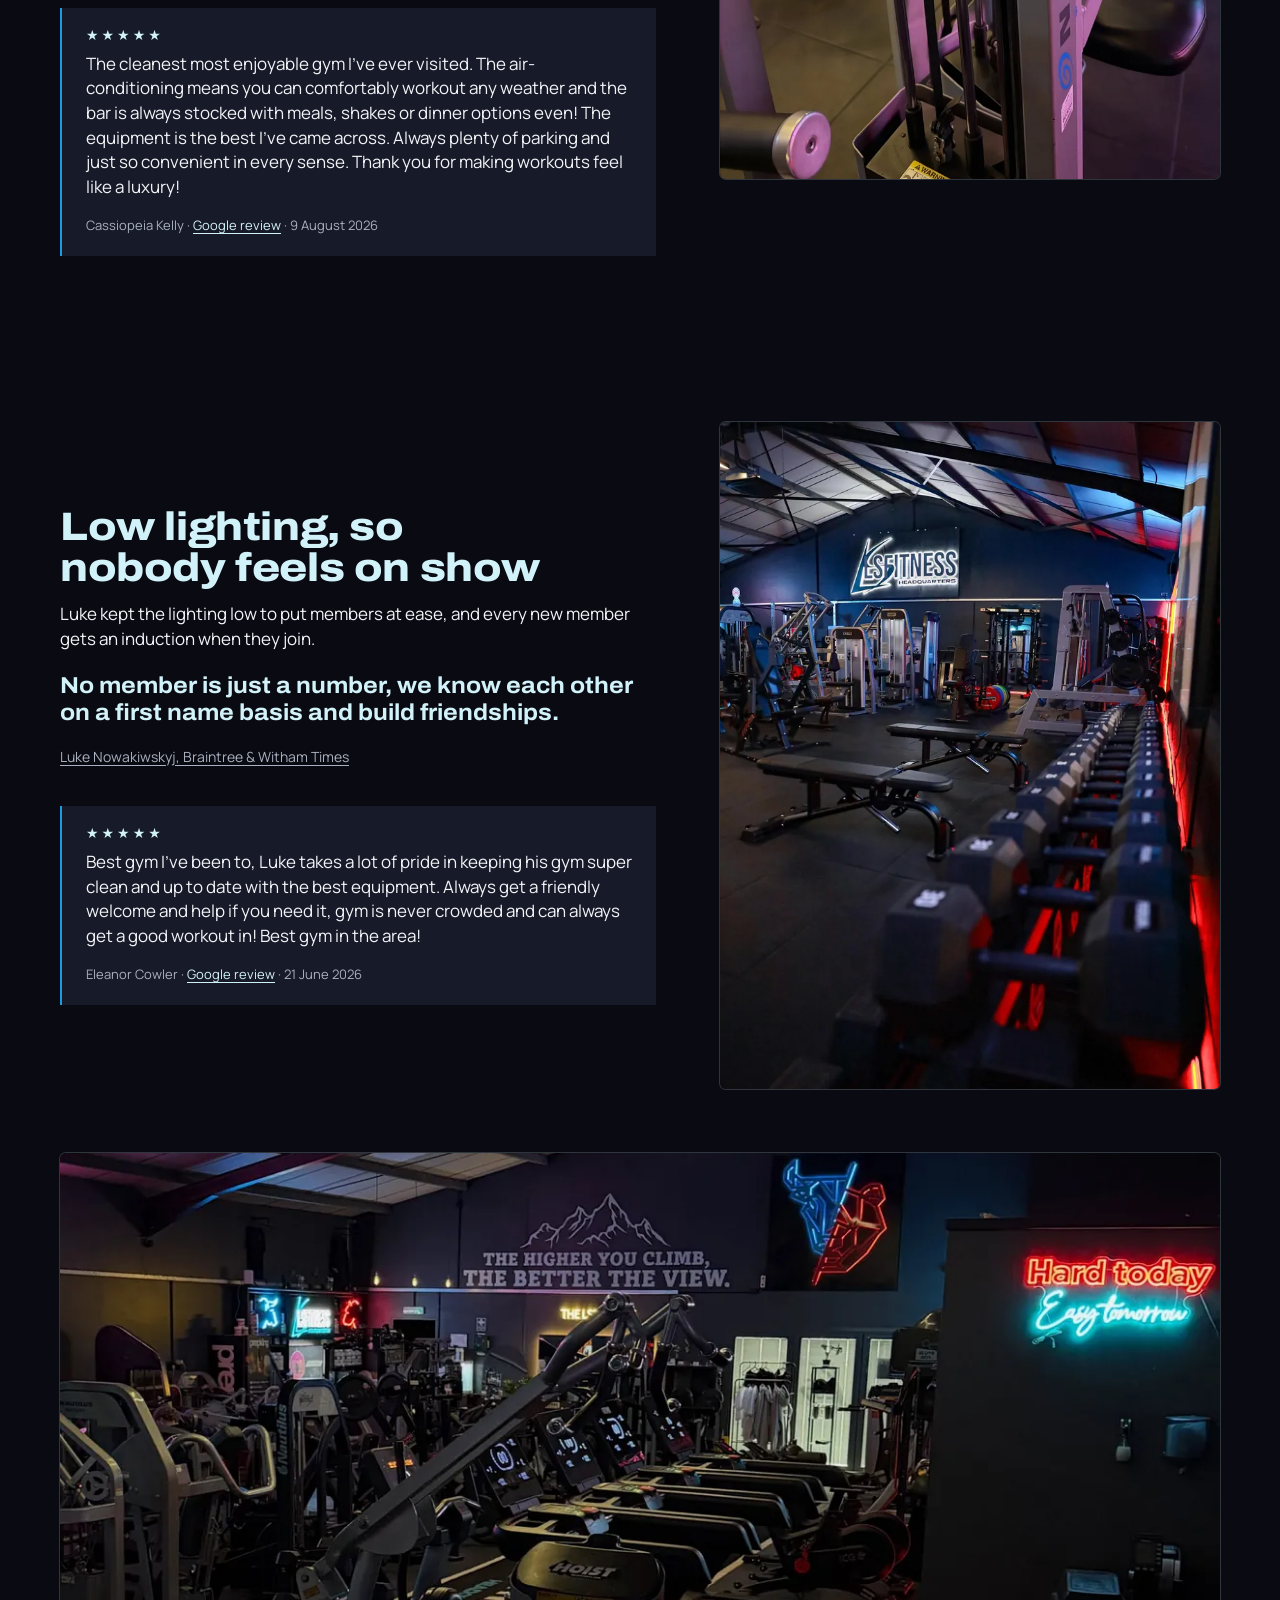
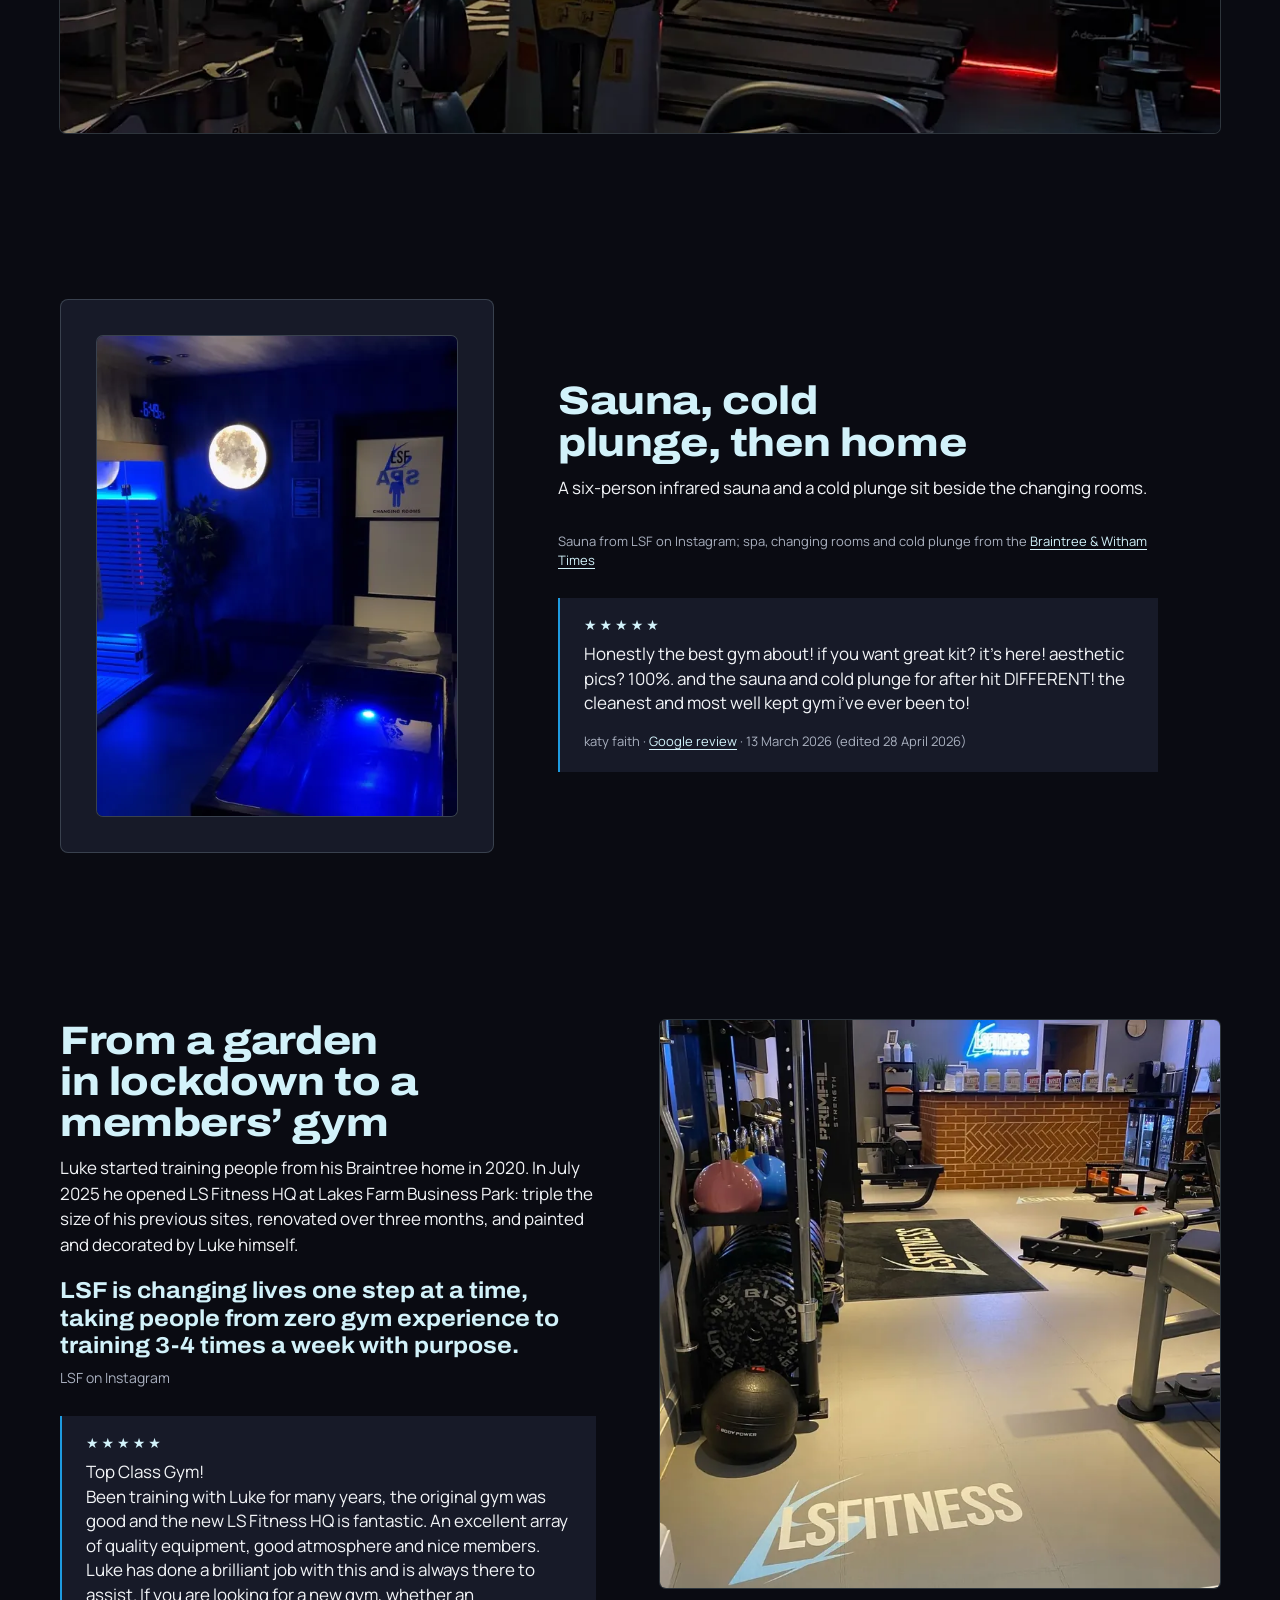
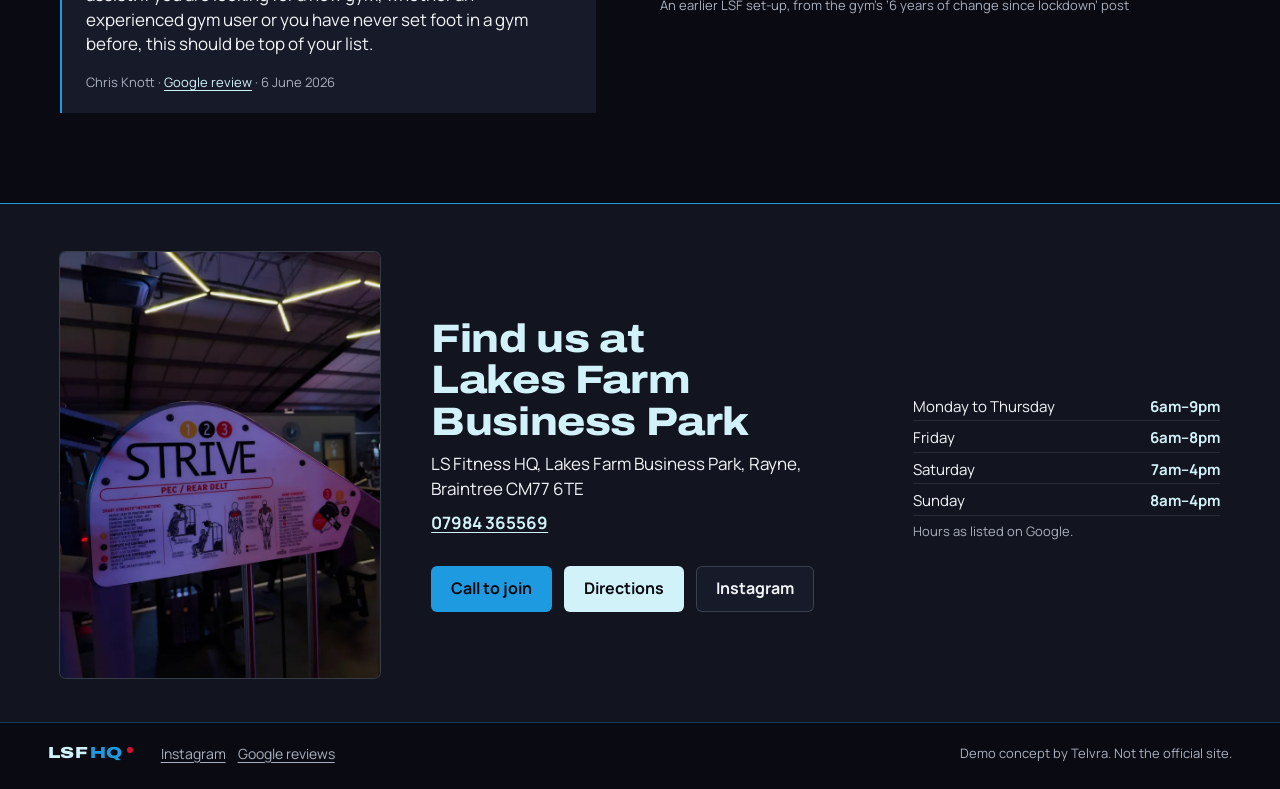
==== commit 170c8eae: "r2: full-bleed desktop hero, nowrap buttons, phone reviews, cardio photo" ====
--- a/index.html
+++ b/index.html
@@ -22,7 +22,11 @@
 </header>
 <main id="main">
 <section class="hero" id="top" aria-labelledby="h1">
-  <div class="hero-photo"><picture class="ph "><source type="image/webp" srcset="img/hero-720.webp 720w, img/hero-1080.webp 1080w, img/hero-1440.webp 1440w" sizes="(min-width: 860px) min(50vw, 820px), 100vw"><img src="img/hero-1440.jpg" srcset="img/hero-720.jpg 720w, img/hero-1080.jpg 1080w, img/hero-1440.jpg 1440w" sizes="(min-width: 860px) min(50vw, 820px), 100vw" width="1440" height="1920" alt="The turf lane at LS Fitness HQ under star-shaped LED lights and the LSFITNESS Headquarters neon sign" fetchpriority="high"></picture></div>
+  <div class="hero-photo"><picture class="ph">
+    <source media="(min-width: 860px)" type="image/webp" srcset="img/herowide-1100.webp 1100w, img/herowide-1600.webp 1600w, img/herowide-2200.webp 2200w, img/herowide-3024.webp 3024w" sizes="100vw">
+    <source media="(min-width: 860px)" srcset="img/herowide-1100.jpg 1100w, img/herowide-1600.jpg 1600w, img/herowide-2200.jpg 2200w, img/herowide-3024.jpg 3024w" sizes="100vw">
+    <source type="image/webp" srcset="img/hero-720.webp 720w, img/hero-1080.webp 1080w, img/hero-1440.webp 1440w" sizes="100vw">
+    <img src="img/hero-1440.jpg" srcset="img/hero-720.jpg 720w, img/hero-1080.jpg 1080w, img/hero-1440.jpg 1440w" sizes="100vw" width="1440" height="1920" alt="The LS Fitness HQ gym floor under star-shaped LED lights, with the LSFITNESS Headquarters neon sign" fetchpriority="high"></picture></div>
   <div class="hero-panel">
     <div class="hero-text">
       <h1 id="h1">A members’ gym and spa in Braintree</h1>
@@ -34,28 +38,25 @@
 </section>
 
 <section class="sec kit" id="gym" aria-labelledby="h-kit">
-  <div class="floor-wrap"><picture class="ph "><source type="image/webp" srcset="img/floor-800.webp 800w, img/floor-1100.webp 1100w, img/floor-1400.webp 1400w, img/floor-2000.webp 2000w" sizes="(min-width: 1280px) 1160px, (min-width: 860px) calc(100vw - 96px), 100vw"><img src="img/floor-2000.jpg" srcset="img/floor-800.jpg 800w, img/floor-1100.jpg 1100w, img/floor-1400.jpg 1400w, img/floor-2000.jpg 2000w" sizes="(min-width: 1280px) 1160px, (min-width: 860px) calc(100vw - 96px), 100vw" width="2000" height="1500" alt="The LS Fitness HQ gym floor under long LED ceiling light bars, with the LSFITNESS sign and a Lift. Move. Recover. Reset. neon" loading="lazy" decoding="async"></picture></div>
-  <div class="wrap kit-grid">
-    <h2 id="h-kit">More than 70 pieces of kit, so you never wait for a machine</h2>
-    <div class="counts">
-      <dl>
-        <div><dt>18</dt><dd>Leg</dd></div>
-        <div><dt>11</dt><dd>Back</dd></div>
-        <div><dt>9</dt><dd>Chest</dd></div>
-        <div><dt>8</dt><dd>Arm</dd></div>
-        <div><dt>7</dt><dd>Shoulder and rear delt</dd></div>
-        <div class="full"><dt class="visually-hidden">Plus</dt><dd>Full cardio</dd></div>
-      </dl>
-      <p class="src">From LSF on Instagram, 18 October 2026</p>
-    </div>
-  </div>
-  <div class="wrap pair pair-r">
+  <div class="wrap pair pair-r kit-pair">
     <div class="pair-ph"><picture class="ph tall"><source type="image/webp" srcset="img/nautilus-800.webp 800w, img/nautilus-1200.webp 1200w, img/nautilus-1600.webp 1600w" sizes="(min-width: 1280px) 500px, (min-width: 860px) 40vw, (min-width: 600px) 600px, 100vw"><img src="img/nautilus-1600.jpg" srcset="img/nautilus-800.jpg 800w, img/nautilus-1200.jpg 1200w, img/nautilus-1600.jpg 1600w" sizes="(min-width: 1280px) 500px, (min-width: 860px) 40vw, (min-width: 600px) 600px, 100vw" width="1600" height="2133" alt="A Nautilus Nitro seated dip machine with the LSFITNESS sign glowing behind it" loading="lazy" decoding="async"></picture></div>
     <div class="pair-tx">
+      <h2 id="h-kit">More than 70 pieces of kit, so you never wait for a machine</h2>
+      <div class="counts">
+        <dl>
+          <div><dt>18</dt><dd>Leg</dd></div>
+          <div><dt>11</dt><dd>Back</dd></div>
+          <div><dt>9</dt><dd>Chest</dd></div>
+          <div><dt>8</dt><dd>Arm</dd></div>
+          <div class="wide"><dt>7</dt><dd>Shoulder and rear delt</dd></div>
+          <div class="full"><dt class="visually-hidden">Plus</dt><dd>Full cardio</dd></div>
+        </dl>
+        <p class="src">From LSF on Instagram, 18 October 2026</p>
+      </div>
       <blockquote class="pull m-hide"><p>We picked the best of each and brought it all under one roof.</p><footer>LSF on Instagram</footer></blockquote>
       <div class="newkit" data-show-until="2026-12-31T23:59">
         <h3>New kit on the way</h3>
-        <p>Announced on Instagram in October 2026: a PRIME selectorised lateral raise, PRIME plate-loaded row, PRIME plate-loaded pulldown, NEWTECH selectorised glute kickback and an Atlantis incline converging chest press.</p>
+        <p>Announced on Instagram in October 2026: PRIME lateral raise, PRIME plate-loaded row and pulldown, NEWTECH glute kickback, Atlantis incline converging chest press.</p>
       </div>
       <figure class="review m-hide"><p class="stars"><span aria-hidden="true">★★★★★</span><span class="visually-hidden">5 out of 5 stars</span></p><blockquote><p>The cleanest most enjoyable gym I’ve ever visited. The air-conditioning means you can comfortably workout any weather and the bar is always stocked with meals, shakes or dinner options even! The equipment is the best I’ve came across. Always plenty of parking and just so convenient in every sense. Thank you for making workouts feel like a luxury!</p></blockquote><figcaption>Cassiopeia Kelly · <a href="https://www.google.com/maps/place/LS+Fitness+HQ/@51.8679803,0.5173378,17z/data=!4m6!3m5!1s0x47d8f1000b57fbb5:0x62934df473014473!8m2!3d51.8679803!4d0.5173378!16s%2Fg%2F11wq7ymxyk" target="_blank" rel="noopener">Google review</a> · 9 August 2026</figcaption></figure>
     </div>
@@ -68,16 +69,17 @@
     <div class="pair-tx">
       <h2 id="h-feel">Low lighting, so nobody feels on show</h2>
       <p>Luke kept the lighting low to put members at ease, and every new member gets an induction when they join.</p>
-      <blockquote class="pull pull-sm m-hide"><p>No member is just a number, we know each other on a first name basis and build friendships.</p><footer><a href="https://www.braintreeandwithamtimes.co.uk/news/25397622.man-launches-luxury-gym-braintree-business-park/" target="_blank" rel="noopener">Luke Nowakiwskyj, Braintree &amp; Witham Times</a></footer></blockquote>
-      <figure class="review m-hide"><p class="stars"><span aria-hidden="true">★★★★★</span><span class="visually-hidden">5 out of 5 stars</span></p><blockquote><p>Best gym I’ve been to, Luke takes a lot of pride in keeping his gym super clean and up to date with the best equipment. Always get a friendly welcome and help if you need it, gym is never crowded and can always get a good workout in! Best gym in the area!</p></blockquote><figcaption>Eleanor Cowler · <a href="https://www.google.com/maps/place/LS+Fitness+HQ/@51.8679803,0.5173378,17z/data=!4m6!3m5!1s0x47d8f1000b57fbb5:0x62934df473014473!8m2!3d51.8679803!4d0.5173378!16s%2Fg%2F11wq7ymxyk" target="_blank" rel="noopener">Google review</a> · 21 June 2026</figcaption></figure>
+      <blockquote class="pull pull-sm"><p>No member is just a number, we know each other on a first name basis and build friendships.</p><footer><a href="https://www.braintreeandwithamtimes.co.uk/news/25397622.man-launches-luxury-gym-braintree-business-park/" target="_blank" rel="noopener">Luke Nowakiwskyj, Braintree &amp; Witham Times</a></footer></blockquote>
+      <figure class="review"><p class="stars"><span aria-hidden="true">★★★★★</span><span class="visually-hidden">5 out of 5 stars</span></p><blockquote><p>Best gym I’ve been to, Luke takes a lot of pride in keeping his gym super clean and up to date with the best equipment. Always get a friendly welcome and help if you need it, gym is never crowded and can always get a good workout in! Best gym in the area!</p></blockquote><figcaption>Eleanor Cowler · <a href="https://www.google.com/maps/place/LS+Fitness+HQ/@51.8679803,0.5173378,17z/data=!4m6!3m5!1s0x47d8f1000b57fbb5:0x62934df473014473!8m2!3d51.8679803!4d0.5173378!16s%2Fg%2F11wq7ymxyk" target="_blank" rel="noopener">Google review</a> · 21 June 2026</figcaption></figure>
     </div>
+    <div class="cardio-ph"><picture class="ph wide"><source type="image/webp" srcset="img/cardio-800.webp 800w, img/cardio-1200.webp 1200w, img/cardio-1600.webp 1600w, img/cardio-2292.webp 2292w" sizes="(min-width: 1256px) 1160px, (min-width: 860px) calc(100vw - 96px), (min-width: 600px) 600px, 100vw"><img src="img/cardio-2292.jpg" srcset="img/cardio-800.jpg 800w, img/cardio-1200.jpg 1200w, img/cardio-1600.jpg 1600w, img/cardio-2292.jpg 2292w" sizes="(min-width: 1256px) 1160px, (min-width: 860px) calc(100vw - 96px), (min-width: 600px) 600px, 100vw" width="2292" height="1720" alt="The far end of the gym floor: treadmills and machines under a mountain mural reading ‘The higher you climb, the better the view’, beside a ‘Hard today, Easy tomorrow’ neon" loading="lazy" decoding="async"></picture></div>
   </div>
 </section>
 
 <section class="sec spa" id="spa" aria-labelledby="h-spa">
   <div class="wrap pair spa-pair">
     <div class="spa-h"><h2 id="h-spa">Sauna, cold plunge, then home</h2>
-      <p>A six-person infrared sauna and a cold plunge sit beside the changing rooms, ready for after your session.</p></div>
+      <p>A six-person infrared sauna and a cold plunge sit beside the changing rooms.</p></div>
     <div class="pair-ph spa-frame"><picture class="ph "><source type="image/webp" srcset="img/spa-480.webp 480w, img/spa-720.webp 720w" sizes="(min-width: 500px) 360px, 270px"><img src="img/spa-720.jpg" srcset="img/spa-480.jpg 480w, img/spa-720.jpg 720w" sizes="(min-width: 500px) 360px, 270px" width="720" height="960" alt="The LSF spa: an infrared sauna, a cold plunge tub and the door to the changing rooms" loading="lazy" decoding="async"></picture></div>
     <div class="pair-tx">
       <p class="src">Sauna from LSF on Instagram; spa, changing rooms and cold plunge from the <a href="https://www.braintreeandwithamtimes.co.uk/news/25397622.man-launches-luxury-gym-braintree-business-park/" target="_blank" rel="noopener">Braintree &amp; Witham Times</a></p>
--- a/styles.css
+++ b/styles.css
@@ -22,7 +22,7 @@
 .wm-dot{width:6px;height:6px;border-radius:50%;background:var(--red);margin-left:4px;align-self:flex-start;margin-top:2px}
 
 /* buttons */
-.btn{display:inline-flex;align-items:center;justify-content:center;min-height:48px;padding:12px 22px;border-radius:6px;font:700 16px/1.2 "Manrope",sans-serif;text-decoration:none;text-align:center;transition:transform .15s ease,background-color .15s ease}
+.btn{display:inline-flex;align-items:center;justify-content:center;min-height:48px;padding:12px 22px;border-radius:6px;font:700 16px/1.2 "Manrope",sans-serif;text-decoration:none;text-align:center;transition:transform .15s ease,background-color .15s ease;white-space:nowrap}
 .btn-blue{background:var(--blue);color:#06080E}
 .btn-blue:hover{background:#45AEE8}
 .btn-ice{background:var(--ice);color:var(--ink)}
@@ -60,8 +60,6 @@
 h3{font-size:21px;font-stretch:108%}
 .src{font-size:13px;color:var(--muted);margin-top:12px;line-height:1.45}
 .src a{display:inline;padding:13px 0;color:var(--ice);text-underline-offset:3px}
-.floor-wrap .ph img{width:100vw;height:auto;border-radius:0;box-shadow:none}
-.kit-grid{padding-top:22px;padding-bottom:22px}
 .counts dl{display:grid;grid-template-columns:1fr 1fr;gap:10px 16px;margin:16px 0 0;padding-top:14px;border-top:1px solid var(--blue)}
 .counts dl div{display:flex;align-items:baseline;gap:10px}
 .counts dt{font-family:"Archivo",sans-serif;font-weight:800;font-stretch:118%;font-size:30px;line-height:1;color:var(--ice);min-width:1.5em}
@@ -74,7 +72,7 @@
 .pair-ph.tall .ph img,.tall img{object-position:50% 45%}
 .strive img{object-position:50% 52%!important}
 .pair-tx{padding:20px 0 22px}
-.spa-h{padding:20px 0 18px}
+.spa-h{padding:12px 0 10px}
 .spa-h p{margin-top:12px}
 .spa-pair .pair-tx{padding-top:16px}
 .pair-tx>*+*{margin-top:14px}
@@ -92,7 +90,7 @@
 .pair-tx>.review{margin-top:18px}
 .stars{color:var(--ice);letter-spacing:3px;font-size:14px;line-height:1}
 .review blockquote{margin:10px 0 0}
-.review blockquote p{font-size:16px;line-height:1.5}
+.review blockquote p{font-size:15px;line-height:1.45}
 .review figcaption{font-size:13px;color:var(--muted);margin-top:4px}
 .review figcaption a{display:inline-flex;align-items:center;min-height:44px;color:var(--ice);text-underline-offset:3px}
 
@@ -135,14 +133,32 @@
   @keyframes fade{from{opacity:0;transform:translateY(6px)}to{opacity:1;transform:none}}
 }
 
-@media (max-width:599px){.m-hide{display:none!important}}
+.cardio-ph .ph img{width:100%;height:224px;object-fit:cover;object-position:50% 40%;border-radius:0;box-shadow:none}
+@media (max-width:599px){.m-hide{display:none!important}
+  .feel .pair{display:flex;flex-direction:column}
+  .feel .pair-tx{display:contents}
+  .feel .pair-tx>h2{order:1;margin-top:20px}
+  .feel .pair-tx>p{order:2}
+  .feel .pair-tx>.pull{order:3;margin-top:16px}
+  .feel .cardio-ph{order:4;margin:22px calc(-1 * var(--pad)) 0}
+  .feel .pair-tx>.review{order:5;margin-top:10px}
+  .pair-ph:not(.spa-frame) .ph img,.cardio-ph .ph img{height:clamp(204px,63vw,224px)}
+  .counts dl{gap:6px 14px;margin-top:12px;padding-top:10px}
+  .counts dt{font-size:24px}
+  .counts .wide{grid-column:1/-1}
+  .newkit p{font-size:15px;line-height:1.45;margin-top:6px}
+  .review{padding:12px 16px 2px}
+  .review blockquote{margin-top:6px}
+  .spa-h p{margin-top:8px}
+  .spa-frame{padding:6px 0}
+  .spa-h{padding:6px 0 10px}
+}
 
 /* tablet */
 @media (min-width:600px){
   :root{--pad:32px}
   body{font-size:17px}
   .wrap{max-width:664px}
-  .floor-wrap{}
   .pair-ph,figure.origin{margin:0}
   .pair-ph .ph img{height:auto;max-height:none;aspect-ratio:auto;border-radius:6px;box-shadow:0 0 0 1px var(--hair)}
   .pair-ph.tall .ph img{height:440px}
@@ -152,7 +168,6 @@
   .spa-frame .ph{width:360px}
   .spa-frame .ph img{width:360px;height:480px}
   .pair-tx{padding:28px 0 40px}
-  .kit-grid{padding-top:32px;padding-bottom:36px}
   h1{font-size:40px;font-stretch:110%}
   h2{font-size:32px;font-stretch:110%}
   .btns{grid-template-columns:auto auto;justify-content:start}
@@ -170,6 +185,7 @@
   .t-short{display:none}
   .btns-3 .btn{padding:12px 20px;font-size:16px}
   .spa-h{padding:36px 0 24px}
+  .cardio-ph .ph img{height:auto;border-radius:6px;box-shadow:0 0 0 1px var(--hair)}
 }
 
 /* desktop */
@@ -183,21 +199,17 @@
   .nav a{display:inline-flex;align-items:center;min-height:44px;padding:0 14px;text-decoration:none;color:var(--muted);font-weight:600;font-size:15px}
   .nav a:hover{color:var(--ice)}
   .head-cta{margin-left:12px}
-  .hero{display:flex;flex-direction:row-reverse;align-items:stretch;min-height:clamp(600px,88svh,1000px)}
-  .hero-photo{flex:0 0 min(50vw,820px)}
-  .hero-photo .ph,.hero-photo .ph img{width:100%;height:100%}
-  .hero-photo .ph img{height:clamp(600px,88svh,1000px);object-position:50% 40%}
-  .hero-panel{flex:1 1 auto;display:flex;align-items:center;border-top:0;border-right:1px solid var(--blue)}
-  .hero-text{padding:48px clamp(40px,5vw,96px);max-width:none;margin:0 0 0 auto;width:100%;max-width:760px}
-  h1{font-size:clamp(42px,5vw,80px);font-stretch:115%;line-height:1.02}
-  .lede{font-size:clamp(17px,1.35vw,20px);margin-top:22px;max-width:34em;color:var(--chalk)}
-  .btns{margin-top:30px;gap:12px}
+  .hero{position:relative;background:var(--ink)}
+  .hero-photo .ph img{width:100vw;height:min(88svh,62.5vw,1000px);object-fit:cover;object-position:50% 38%}
+  .hero-panel{position:absolute;left:0;right:0;bottom:clamp(28px,3.4vw,64px);border:0;pointer-events:none}
+  .hero-text{pointer-events:auto;margin:0 0 0 max(var(--pad),calc((100vw - 1336px) / 2 + var(--pad)));width:clamp(430px,42vw,700px);max-width:none;padding:clamp(26px,2.6vw,44px) clamp(28px,2.8vw,48px);background:var(--p1);border-left:3px solid var(--blue);border-radius:0 6px 6px 0;box-shadow:0 18px 50px rgba(0,0,0,.45)}
+  h1{font-size:clamp(34px,3.7vw,66px);font-stretch:115%;line-height:1.02}
+  .lede{font-size:clamp(16px,1.25vw,19px);margin-top:clamp(12px,1.3vw,20px);max-width:34em;color:var(--chalk)}
+  .btns{display:flex;flex-wrap:wrap;margin-top:clamp(16px,1.6vw,28px);gap:12px}
   .btn{min-height:52px;padding:14px 26px}
   .rating{margin-top:14px}
   .sec{padding:clamp(56px,7vw,96px) 0 0}
-  .floor-wrap{width:min(calc(100vw - 96px),1160px);margin:0 auto}
-  .floor-wrap .ph img{width:100%;border-radius:6px;box-shadow:0 0 0 1px var(--hair)}
-  .kit-grid{max-width:1256px;display:grid;grid-template-columns:6fr 5fr;gap:56px;align-items:end;padding-top:40px;padding-bottom:0}
+  .kit-pair{margin-top:0}
   h2{font-size:clamp(32px,3.1vw,48px);font-stretch:115%}
   .counts dl{grid-template-columns:1fr 1fr}
   .pair{display:grid;grid-template-columns:auto 1fr;gap:clamp(40px,5vw,88px);align-items:center;max-width:1256px;margin-top:clamp(48px,6vw,88px)}
@@ -207,6 +219,8 @@
   .pair-ph.tall .ph img{height:auto;aspect-ratio:3/4}
   .pair-ph.tall.strive{width:min(34vw,440px)}
   .pair-tx{padding:0;max-width:600px}
+  .cardio-ph{order:3;grid-column:1/-1}
+  .cardio-ph .ph img{aspect-ratio:2/1;object-position:50% 22%}
   .pair-tx>*+*{margin-top:20px}
   .pair-tx>.review{margin-top:28px}
   .pull p{font-size:clamp(24px,2.3vw,34px)}
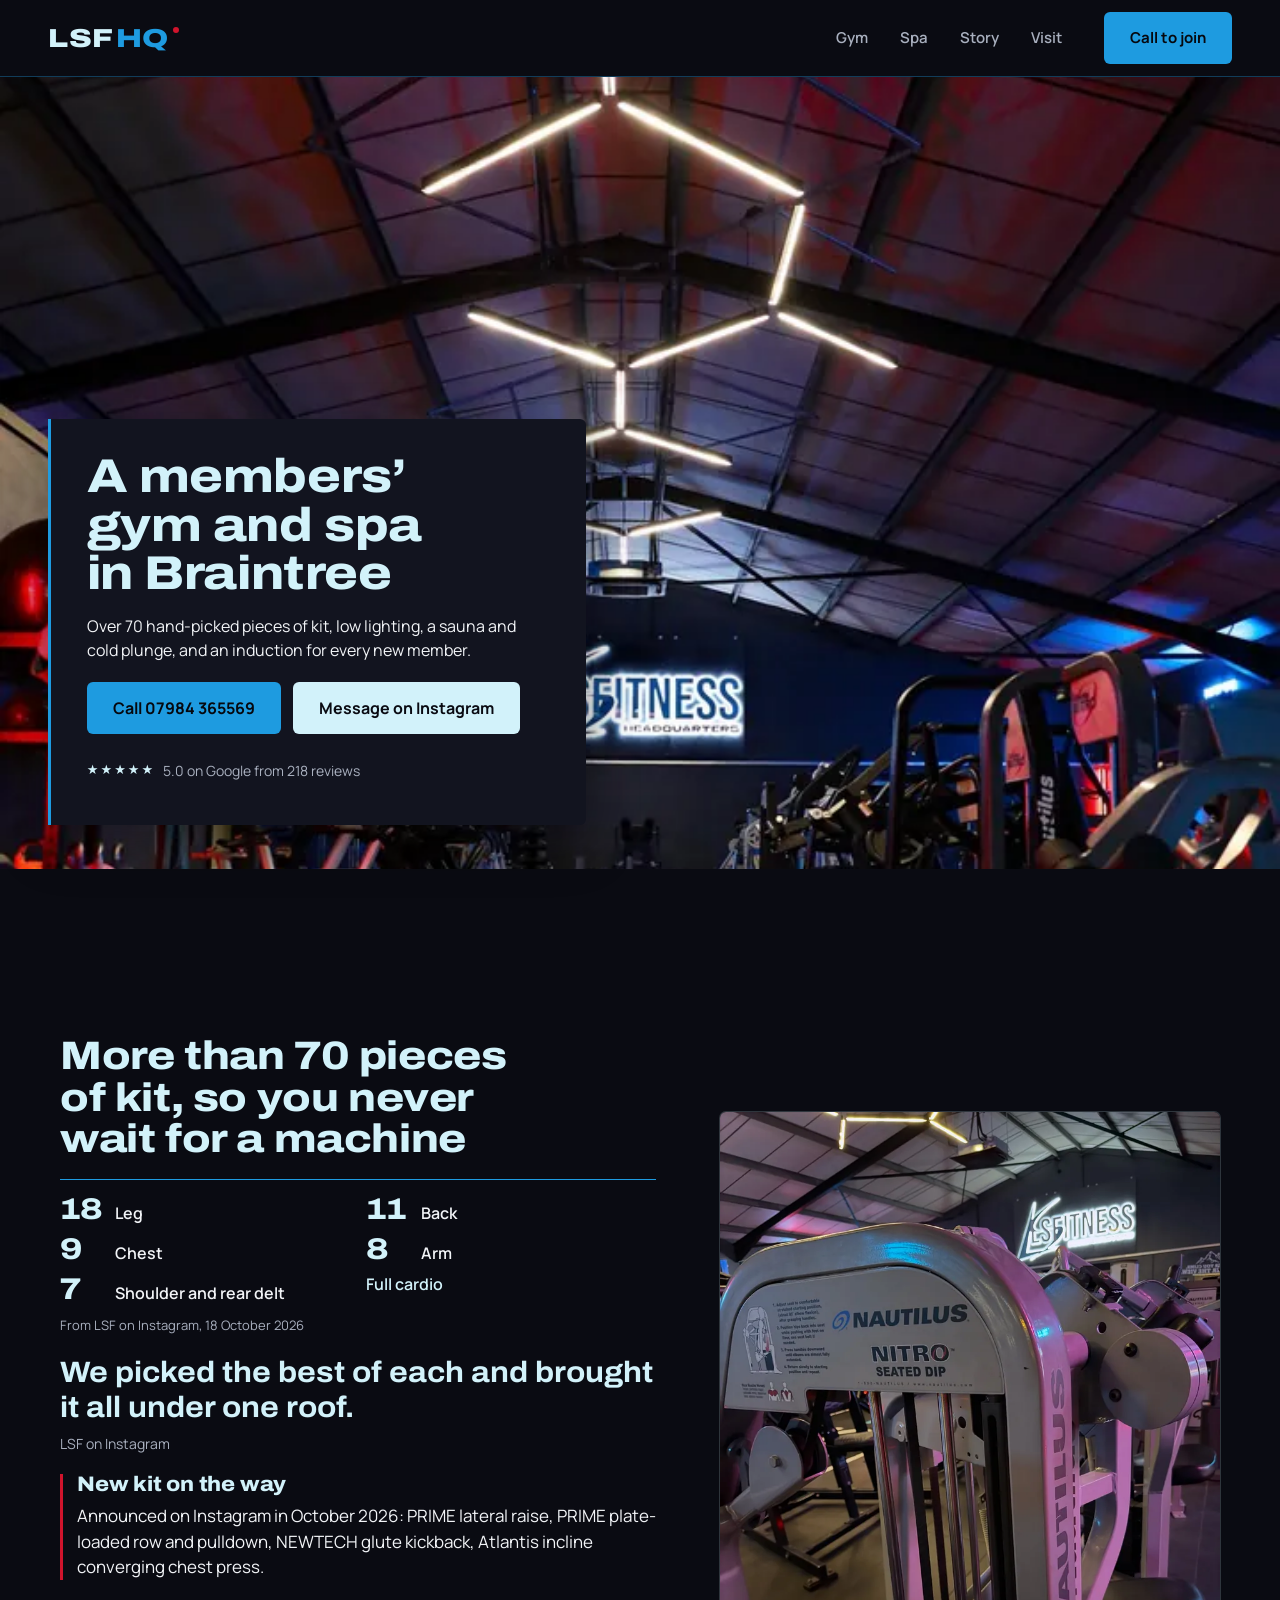
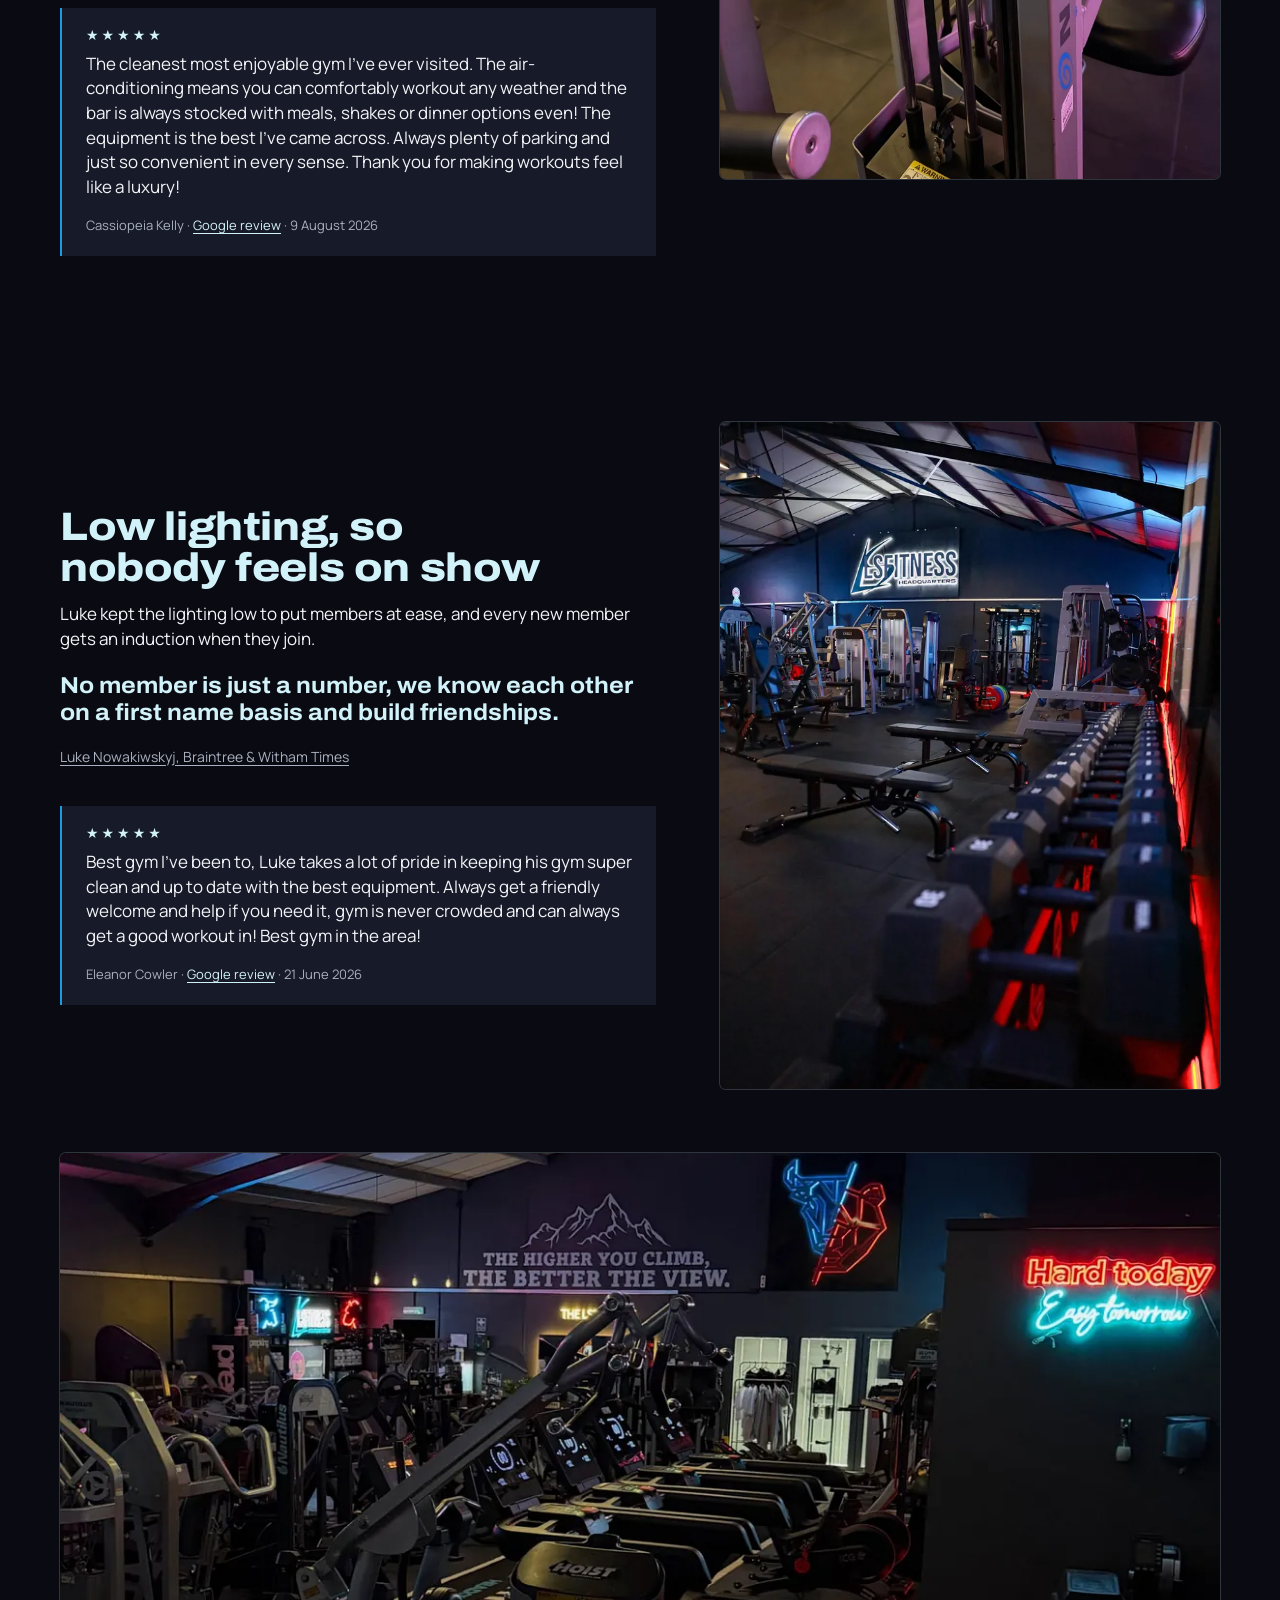
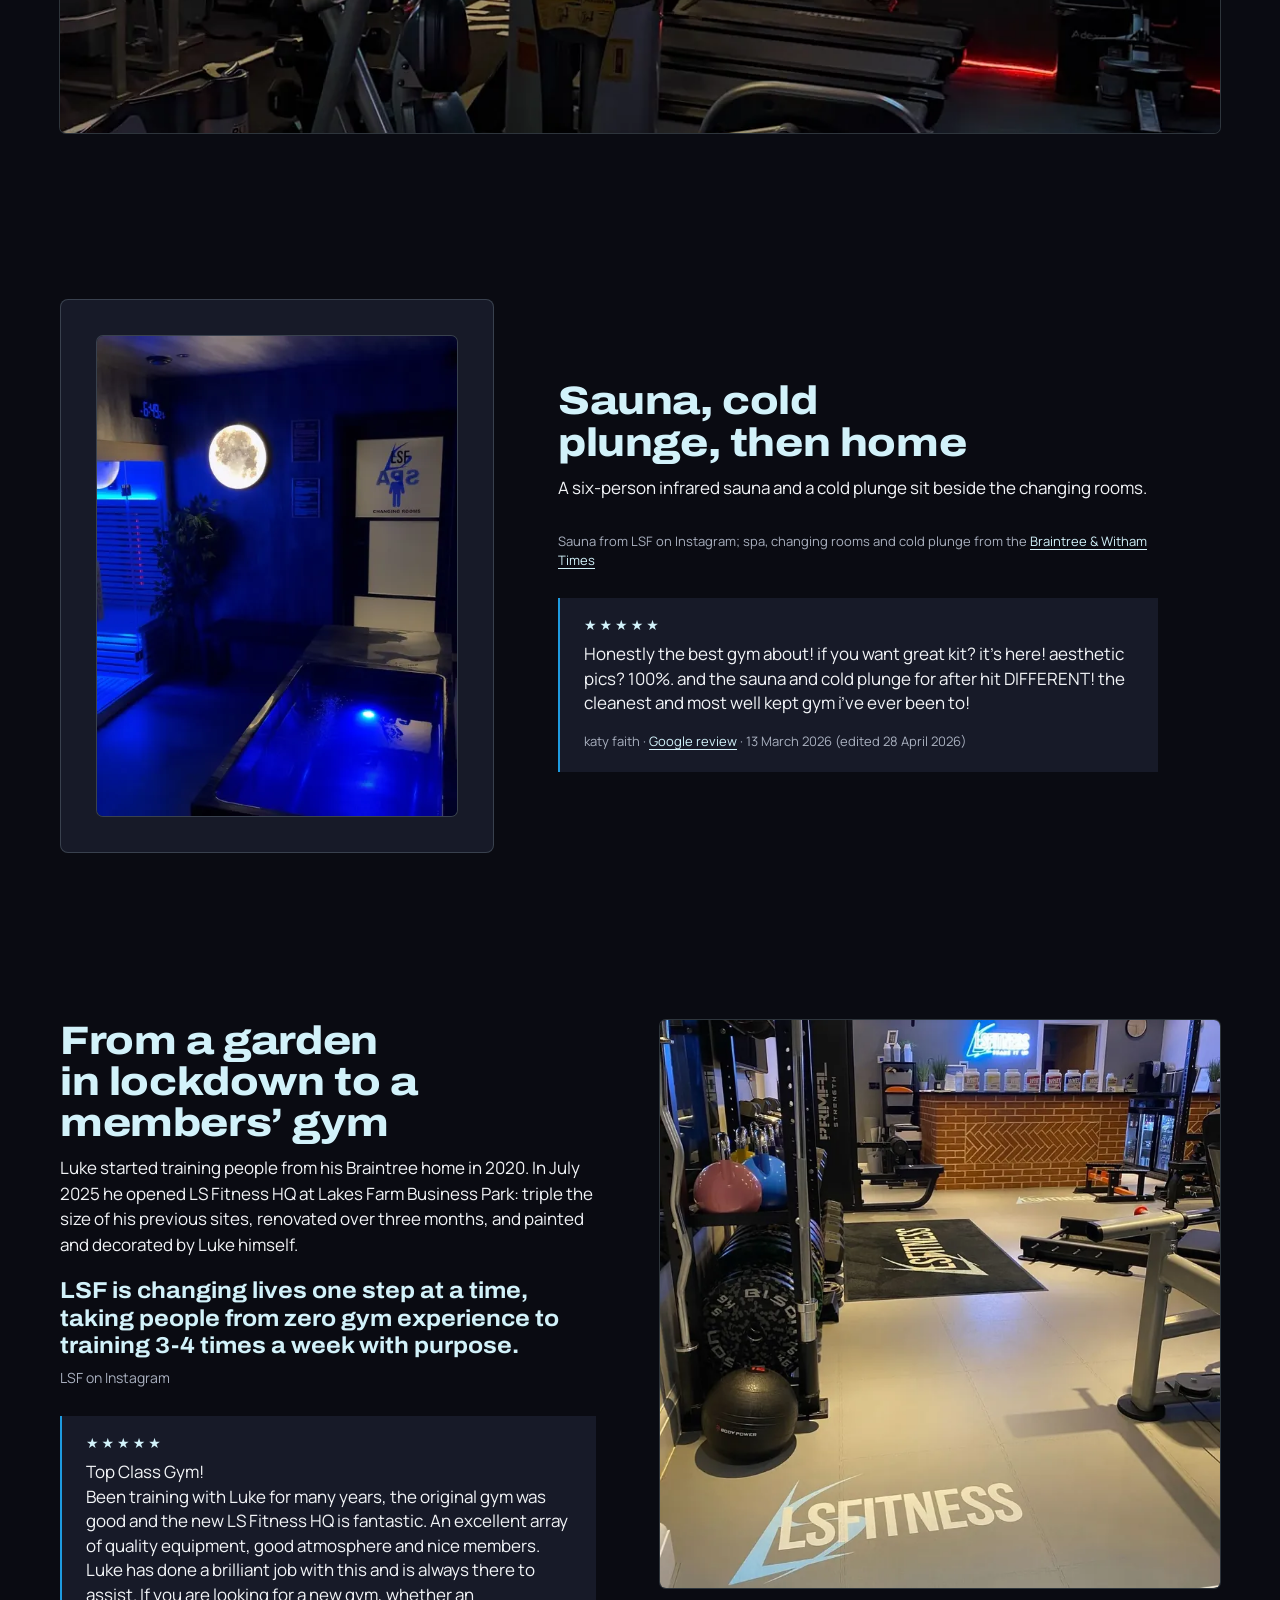
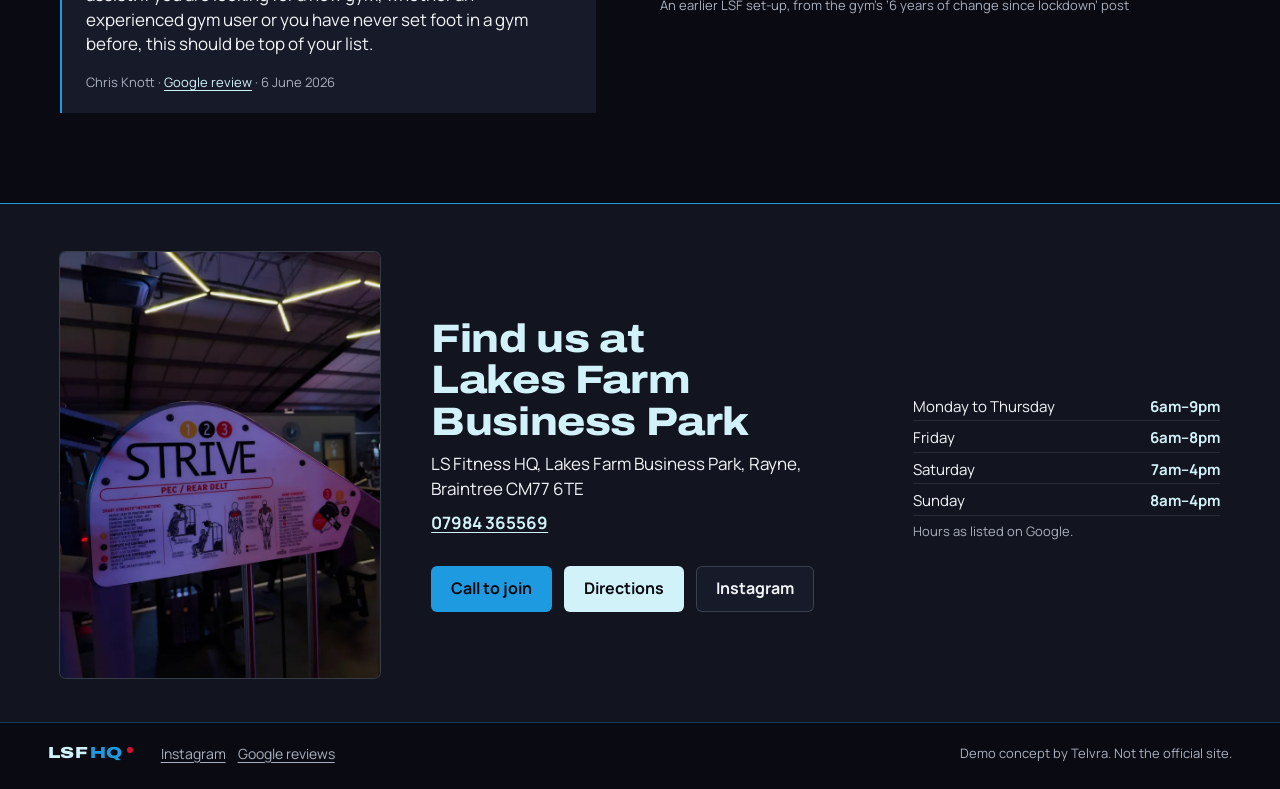
==== commit 011d772b: "r3 step 1: re-cut desktop hero (right edge x2460) to remove member and mirror; delete herowide files" ====
--- a/index.html
+++ b/index.html
@@ -23,8 +23,8 @@
 <main id="main">
 <section class="hero" id="top" aria-labelledby="h1">
   <div class="hero-photo"><picture class="ph">
-    <source media="(min-width: 860px)" type="image/webp" srcset="img/herowide-1100.webp 1100w, img/herowide-1600.webp 1600w, img/herowide-2200.webp 2200w, img/herowide-3024.webp 3024w" sizes="100vw">
-    <source media="(min-width: 860px)" srcset="img/herowide-1100.jpg 1100w, img/herowide-1600.jpg 1600w, img/herowide-2200.jpg 2200w, img/herowide-3024.jpg 3024w" sizes="100vw">
+    <source media="(min-width: 860px)" type="image/webp" srcset="img/herocut-1100.webp 1100w, img/herocut-1600.webp 1600w, img/herocut-2200.webp 2200w, img/herocut-2460.webp 2460w" sizes="100vw">
+    <source media="(min-width: 860px)" srcset="img/herocut-1100.jpg 1100w, img/herocut-1600.jpg 1600w, img/herocut-2200.jpg 2200w, img/herocut-2460.jpg 2460w" sizes="100vw">
     <source type="image/webp" srcset="img/hero-720.webp 720w, img/hero-1080.webp 1080w, img/hero-1440.webp 1440w" sizes="100vw">
     <img src="img/hero-1440.jpg" srcset="img/hero-720.jpg 720w, img/hero-1080.jpg 1080w, img/hero-1440.jpg 1440w" sizes="100vw" width="1440" height="1920" alt="The LS Fitness HQ gym floor under star-shaped LED lights, with the LSFITNESS Headquarters neon sign" fetchpriority="high"></picture></div>
   <div class="hero-panel">
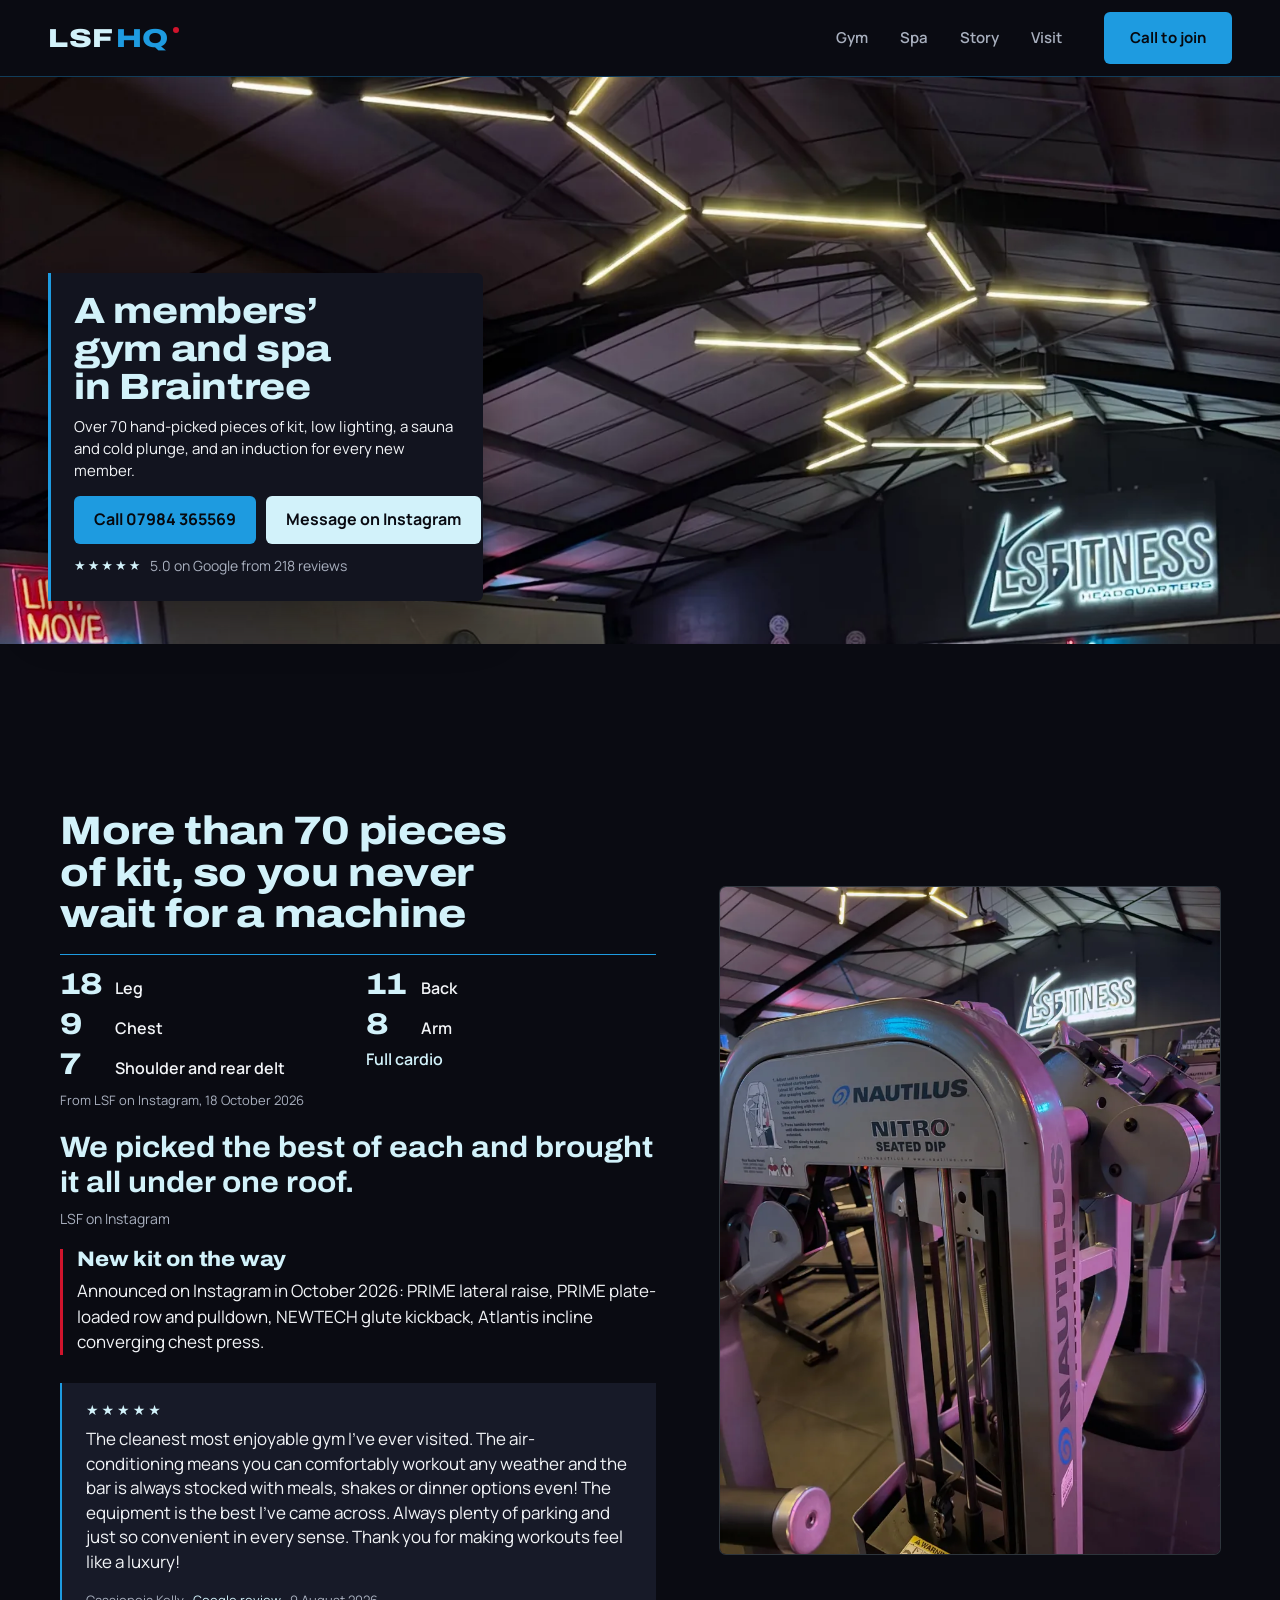
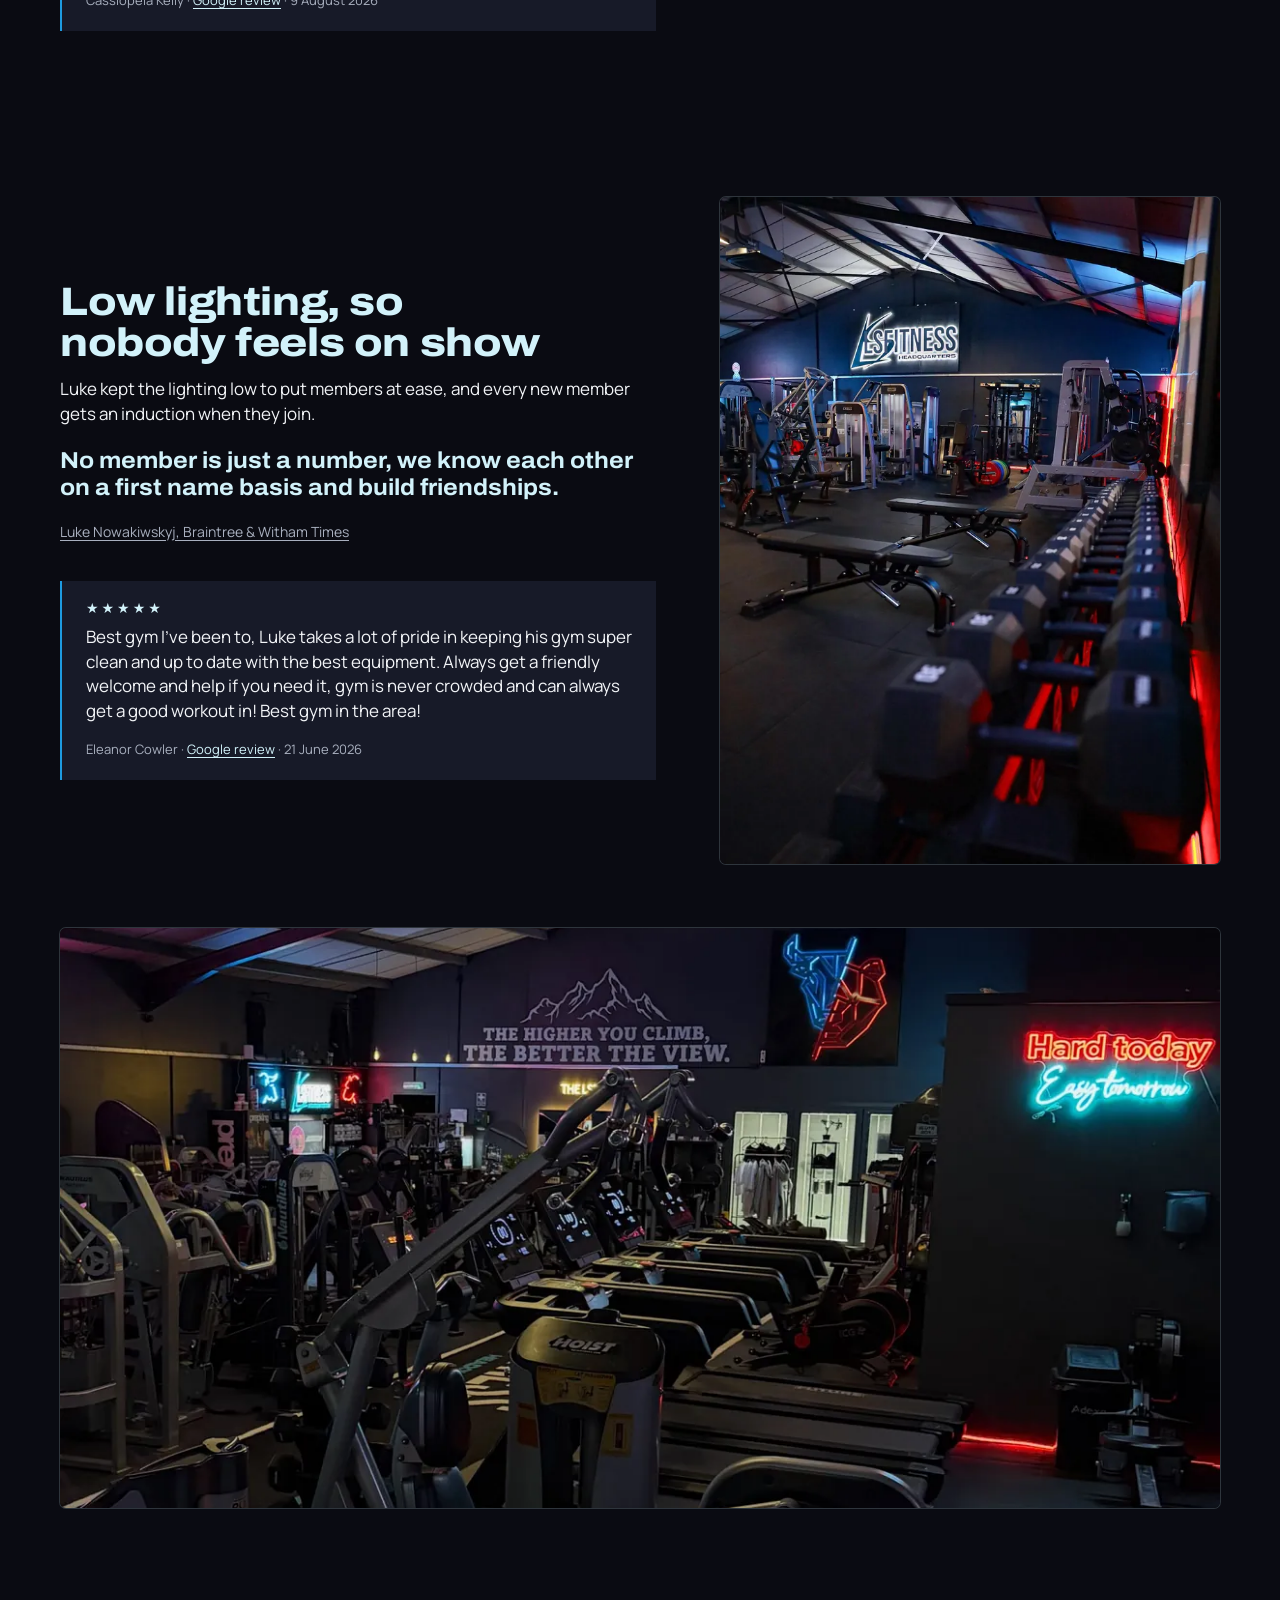
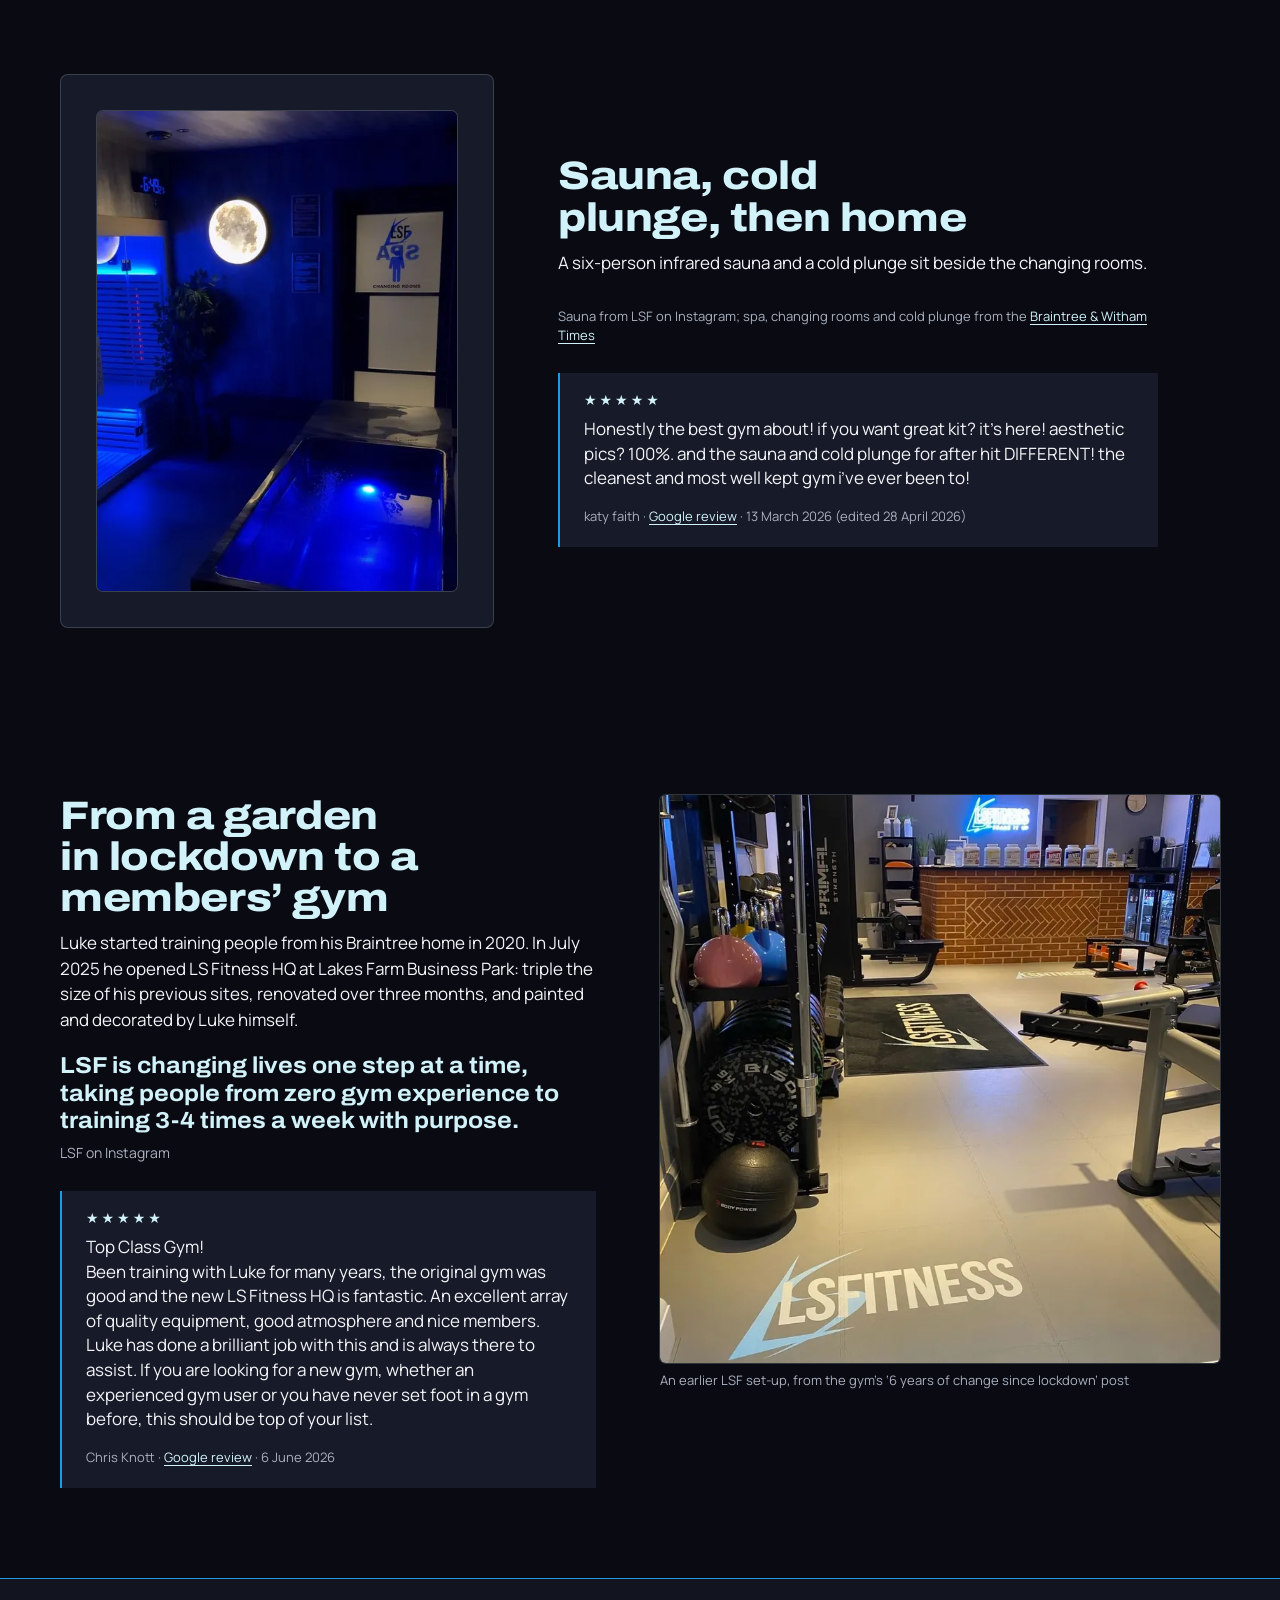
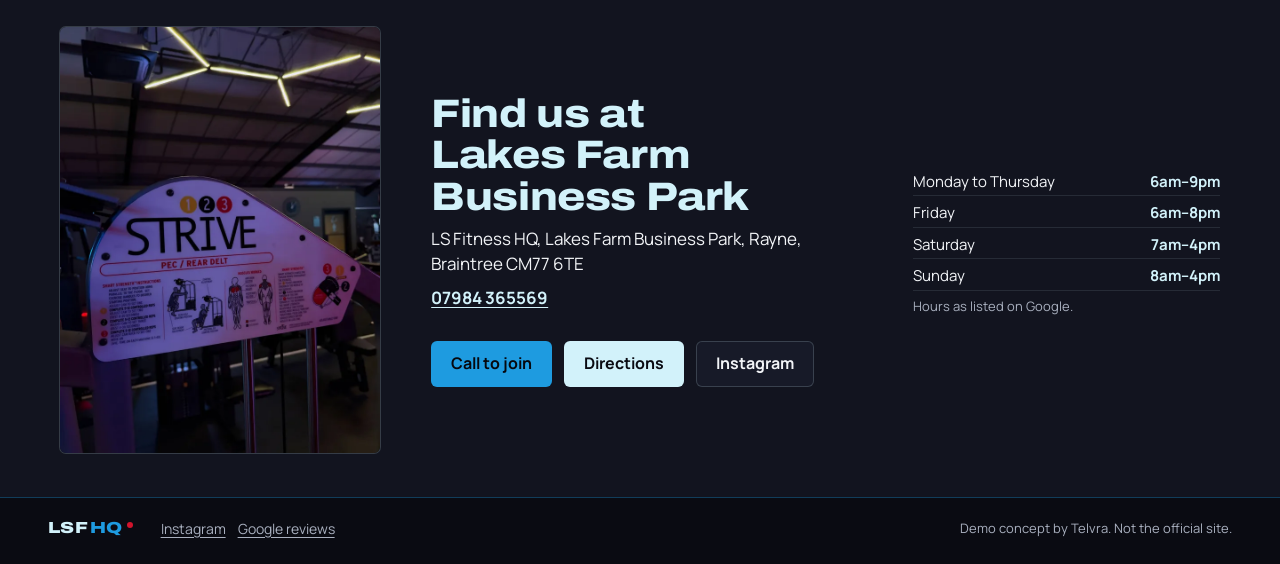
==== commit 82ad8dd4: "r4: banner hero re-crop (y500-1591, no doorway figure), full-bleed hero capped at 44.3vw, hero-only " ====
--- a/index.html
+++ b/index.html
@@ -23,8 +23,8 @@
 <main id="main">
 <section class="hero" id="top" aria-labelledby="h1">
   <div class="hero-photo"><picture class="ph">
-    <source media="(min-width: 860px)" type="image/webp" srcset="img/herocut-1100.webp 1100w, img/herocut-1600.webp 1600w, img/herocut-2200.webp 2200w, img/herocut-2460.webp 2460w" sizes="100vw">
-    <source media="(min-width: 860px)" srcset="img/herocut-1100.jpg 1100w, img/herocut-1600.jpg 1600w, img/herocut-2200.jpg 2200w, img/herocut-2460.jpg 2460w" sizes="100vw">
+    <source media="(min-width: 860px)" type="image/webp" srcset="img/heroband-1100.webp 1100w, img/heroband-1600.webp 1600w, img/heroband-2200.webp 2200w, img/heroband-2460.webp 2460w" sizes="(max-width: 1199px) 1480px, 100vw">
+    <source media="(min-width: 860px)" srcset="img/heroband-1100.jpg 1100w, img/heroband-1600.jpg 1600w, img/heroband-2200.jpg 2200w, img/heroband-2460.jpg 2460w" sizes="(max-width: 1199px) 1480px, 100vw">
     <source type="image/webp" srcset="img/hero-720.webp 720w, img/hero-1080.webp 1080w, img/hero-1440.webp 1440w" sizes="100vw">
     <img src="img/hero-1440.jpg" srcset="img/hero-720.jpg 720w, img/hero-1080.jpg 1080w, img/hero-1440.jpg 1440w" sizes="100vw" width="1440" height="1920" alt="The LS Fitness HQ gym floor under star-shaped LED lights, with the LSFITNESS Headquarters neon sign" fetchpriority="high"></picture></div>
   <div class="hero-panel">
--- a/styles.css
+++ b/styles.css
@@ -200,7 +200,7 @@
   .nav a:hover{color:var(--ice)}
   .head-cta{margin-left:12px}
   .hero{position:relative;background:var(--ink)}
-  .hero-photo .ph img{width:100vw;height:min(88svh,62.5vw,1000px);object-fit:cover;object-position:50% 38%}
+  .hero-photo .ph img{width:100vw;height:min(88svh,44.3vw);object-fit:cover;object-position:50% 38%}
   .hero-panel{position:absolute;left:0;right:0;bottom:clamp(28px,3.4vw,64px);border:0;pointer-events:none}
   .hero-text{pointer-events:auto;margin:0 0 0 max(var(--pad),calc((100vw - 1336px) / 2 + var(--pad)));width:clamp(430px,42vw,700px);max-width:none;padding:clamp(26px,2.6vw,44px) clamp(28px,2.8vw,48px);background:var(--p1);border-left:3px solid var(--blue);border-radius:0 6px 6px 0;box-shadow:0 18px 50px rgba(0,0,0,.45)}
   h1{font-size:clamp(34px,3.7vw,66px);font-stretch:115%;line-height:1.02}
@@ -246,3 +246,28 @@
   .pair-ph.tall.strive{width:440px}
   figure.origin{width:560px}
 }
+/* r3: compact hero panel 860-1199 (CTO: panel <=25% of hero, buttons on one row) */
+@media (min-width:860px) and (max-width:1199px){
+  .hero-photo .ph img{height:min(88svh,70vw,654px);object-position:90% 38%}
+  .hero-panel{bottom:24px}
+  .hero-text{width:clamp(400px,36vw,430px);padding:18px 20px 12px}
+  h1{font-size:clamp(26px,2.7vw,31px);line-height:1.04}
+  .lede{font-size:15px;line-height:1.45;margin-top:8px}
+  .hero .btns{flex-wrap:nowrap;gap:8px;margin-top:14px}
+  .btn{min-height:44px;padding:10px 14px;font-size:15px}
+  .rating{margin-top:0;min-height:44px;font-size:13px}
+}
+/* r4: banner hero is shorter (44.3vw), so scale the panel with the viewport to stay <=24% of the hero from 1200 up */
+@media (min-width:1200px){
+  .hero-text{width:clamp(430px,34vw,660px);padding:clamp(18px,1.6vw,32px) clamp(20px,1.8vw,36px) clamp(12px,1vw,22px)}
+  h1{font-size:clamp(31px,2.85vw,56px);line-height:1.03}
+  .lede{font-size:clamp(15px,1.05vw,18px);line-height:1.45;margin-top:clamp(8px,.8vw,16px)}
+  .hero .btns{flex-wrap:nowrap;gap:10px;margin-top:clamp(14px,1.1vw,22px)}
+  .hero .btn{min-height:48px;padding:12px 20px}
+  .rating{margin-top:0;min-height:44px}
+}
+/* r3: 600-859, keep the cardio photo with the gym section and clearly apart from the spa heading */
+@media (min-width:600px) and (max-width:859px){
+  .feel{padding-bottom:56px}
+  .spa{border-top:1px solid var(--hair);padding-top:56px}
+}
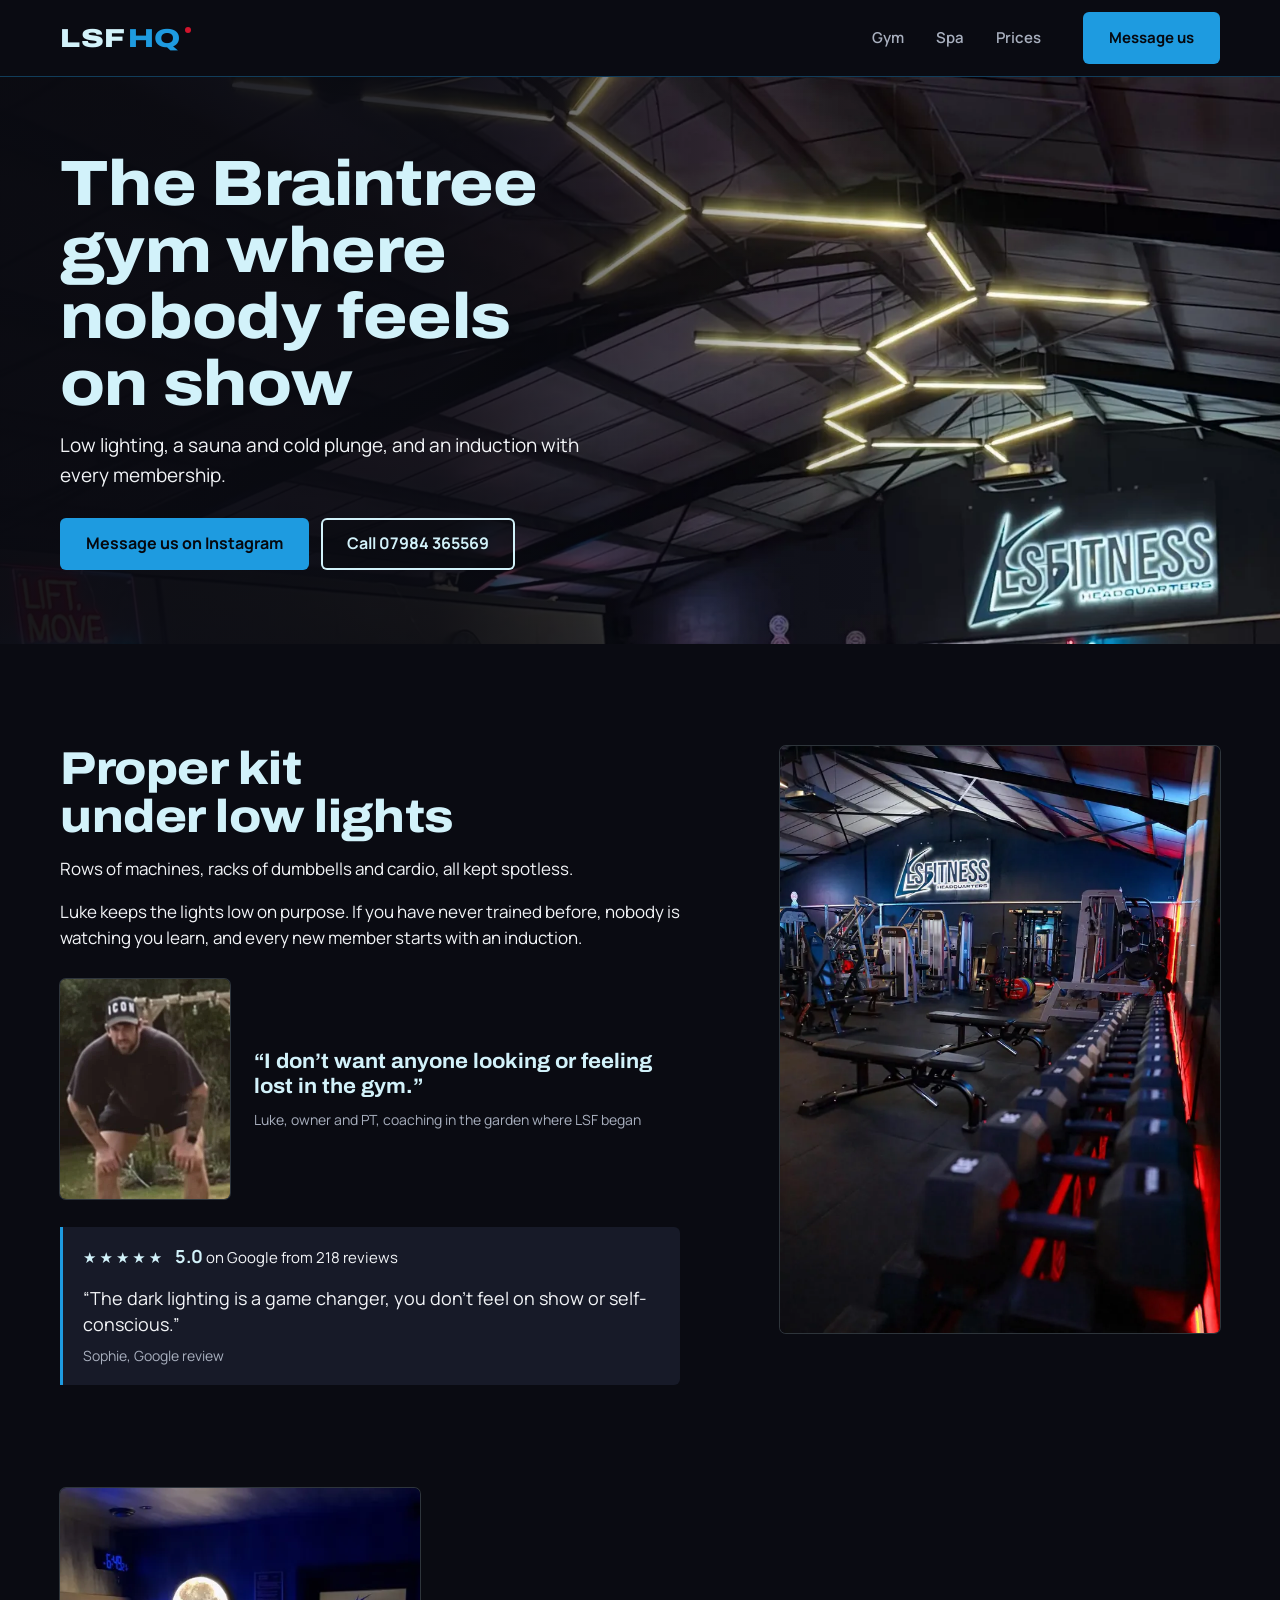
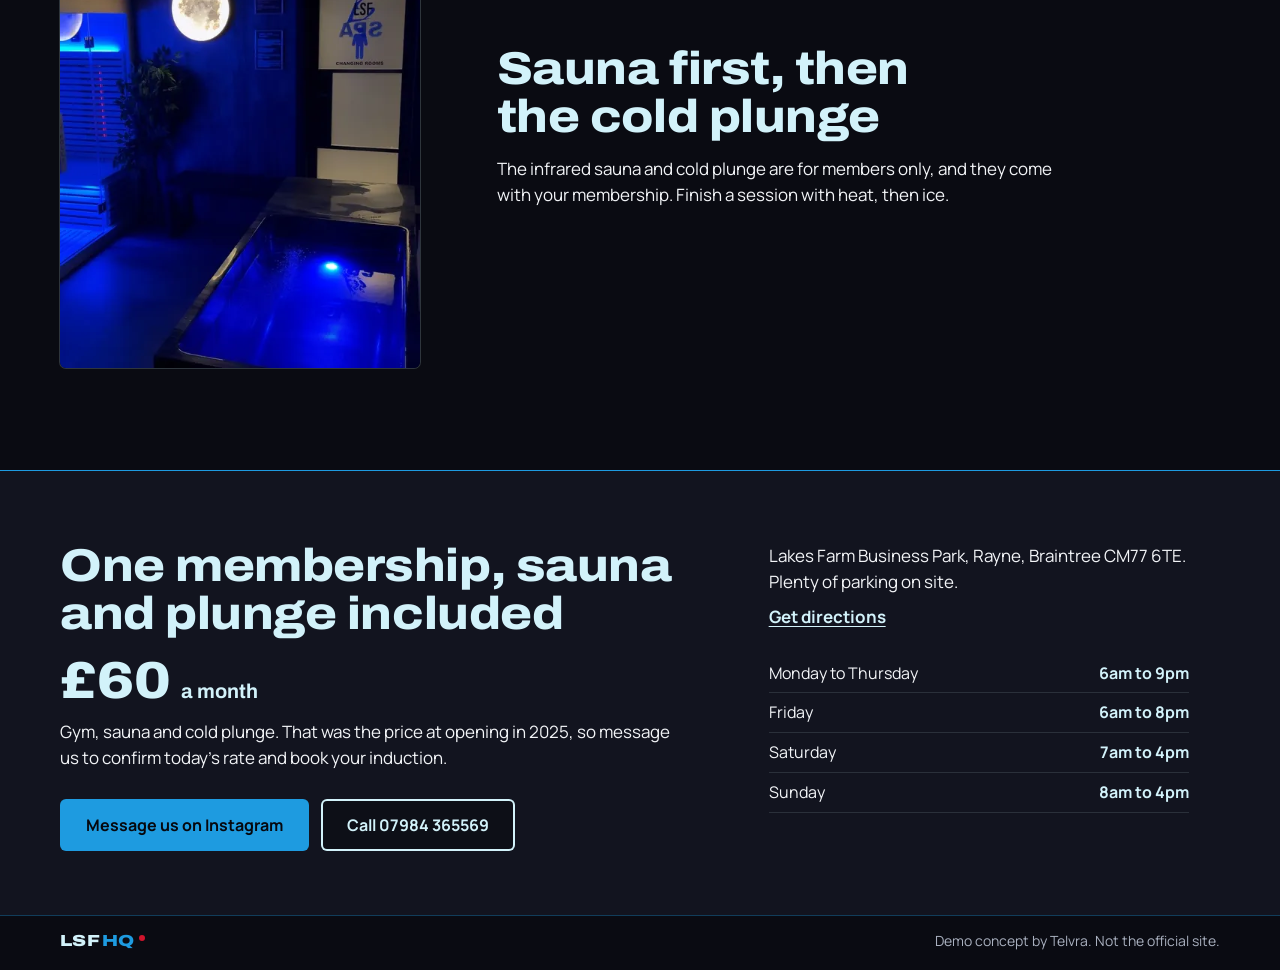
==== commit 3fe0a4e5: "Promote r5 (CTO PASS 0bd7709) to root: same HTML/CSS/images, root-relative paths; remove r4-only fil" ====
--- a/index.html
+++ b/index.html
@@ -3,8 +3,8 @@
 <head>
 <meta charset="utf-8">
 <meta name="viewport" content="width=device-width, initial-scale=1">
-<title>LS Fitness HQ — members' gym and spa in Rayne, Braintree</title>
-<meta name="description" content="LS Fitness HQ is an independent members' gym and spa at Lakes Farm Business Park, Rayne, Braintree: over 70 pieces of kit, a sauna and cold plunge, and an induction for every new member.">
+<title>LS Fitness HQ: low-lit members’ gym and spa in Rayne, Braintree</title>
+<meta name="description" content="LS Fitness HQ is an independent members’ gym at Lakes Farm Business Park, Rayne, Braintree, with low lighting, a sauna and cold plunge, and an induction for every new member.">
 <meta name="robots" content="noindex, nofollow">
 <meta name="theme-color" content="#0A0B12">
 <link rel="icon" href="data:image/svg+xml,%3Csvg xmlns='http://www.w3.org/2000/svg' viewBox='0 0 64 64'%3E%3Crect width='64' height='64' rx='10' fill='%230A0B12'/%3E%3Ctext x='32' y='41' font-family='Arial,sans-serif' font-weight='900' font-size='24' text-anchor='middle' fill='%23D2F2FA'%3ELSF%3C/text%3E%3Crect x='14' y='48' width='36' height='3' fill='%231E9BE0'/%3E%3C/svg%3E">
@@ -16,106 +16,72 @@
 <header class="site-head">
   <div class="wrap head-in">
     <a class="brand" href="#top"><span class="visually-hidden">LS Fitness HQ, home</span><span class="wm" aria-hidden="true">LSF<span class="wm-hq">HQ</span><span class="wm-dot"></span></span></a>
-    <nav class="nav" aria-label="Sections"><a href="#gym">Gym</a><a href="#spa">Spa</a><a href="#story">Story</a><a href="#visit">Visit</a></nav>
-    <a class="btn btn-blue head-cta" href="tel:+447984365569"><span class="d-only">Call to join</span><span class="m-only">Call</span></a>
+    <nav class="nav" aria-label="Sections"><a href="#gym">Gym</a><a href="#spa">Spa</a><a href="#join">Prices</a></nav>
+    <a class="btn btn-blue head-cta" href="https://ig.me/m/lsfitnesshq" target="_blank" rel="noopener">Message us</a>
   </div>
 </header>
 <main id="main">
-<section class="hero" id="top" aria-labelledby="h1">
-  <div class="hero-photo"><picture class="ph">
-    <source media="(min-width: 860px)" type="image/webp" srcset="img/heroband-1100.webp 1100w, img/heroband-1600.webp 1600w, img/heroband-2200.webp 2200w, img/heroband-2460.webp 2460w" sizes="(max-width: 1199px) 1480px, 100vw">
-    <source media="(min-width: 860px)" srcset="img/heroband-1100.jpg 1100w, img/heroband-1600.jpg 1600w, img/heroband-2200.jpg 2200w, img/heroband-2460.jpg 2460w" sizes="(max-width: 1199px) 1480px, 100vw">
-    <source type="image/webp" srcset="img/hero-720.webp 720w, img/hero-1080.webp 1080w, img/hero-1440.webp 1440w" sizes="100vw">
-    <img src="img/hero-1440.jpg" srcset="img/hero-720.jpg 720w, img/hero-1080.jpg 1080w, img/hero-1440.jpg 1440w" sizes="100vw" width="1440" height="1920" alt="The LS Fitness HQ gym floor under star-shaped LED lights, with the LSFITNESS Headquarters neon sign" fetchpriority="high"></picture></div>
-  <div class="hero-panel">
-    <div class="hero-text">
-      <h1 id="h1">A members’ gym and spa in Braintree</h1>
-      <p class="lede">Over 70 hand-picked pieces of kit, low lighting, a sauna and cold plunge, and an induction for every new member.</p>
-      <div class="btns"><a class="btn btn-blue" href="tel:+447984365569">Call 07984 365569</a><a class="btn btn-ice" href="https://ig.me/m/lsfitnesshq" target="_blank" rel="noopener">Message on Instagram</a></div>
-      <a class="rating" href="https://www.google.com/maps/place/LS+Fitness+HQ/@51.8679803,0.5173378,17z/data=!4m6!3m5!1s0x47d8f1000b57fbb5:0x62934df473014473!8m2!3d51.8679803!4d0.5173378!16s%2Fg%2F11wq7ymxyk" target="_blank" rel="noopener"><span class="star-red" aria-hidden="true">★★★★★</span><span class="visually-hidden">Rated 5 out of 5.</span> 5.0 on Google from 218 reviews</a>
+
+<section class="hero" id="top" aria-labelledby="h1" data-section>
+  <picture class="hero-ph">
+    <source media="(min-width: 860px)" type="image/webp" srcset="img/heroband-1100.webp 1100w, img/heroband-1600.webp 1600w, img/heroband-2200.webp 2200w, img/heroband-2460.webp 2460w" sizes="(max-width: 1199px) 1440px, 100vw">
+    <source media="(min-width: 860px)" srcset="img/heroband-1100.jpg 1100w, img/heroband-1600.jpg 1600w, img/heroband-2200.jpg 2200w, img/heroband-2460.jpg 2460w" sizes="(max-width: 1199px) 1440px, 100vw">
+    <source type="image/webp" srcset="img/hero-720.webp 720w, img/hero-1080.webp 1080w, img/hero-1440.webp 1440w" sizes="(max-width: 599px) 160vw, 120vw">
+    <img src="img/hero-1440.jpg" srcset="img/hero-720.jpg 720w, img/hero-1080.jpg 1080w, img/hero-1440.jpg 1440w" sizes="(max-width: 599px) 160vw, 120vw" width="1440" height="1920" alt="The LS Fitness HQ gym floor under star-shaped LED lights, with the LSFITNESS Headquarters neon sign" fetchpriority="high">
+  </picture>
+  <div class="wrap hero-in">
+    <h1 id="h1">The Braintree gym where nobody feels on show</h1>
+    <p class="lede">Low lighting, a sauna and cold plunge, and an induction with every membership.</p>
+    <div class="btns"><a class="btn btn-blue" href="https://ig.me/m/lsfitnesshq" target="_blank" rel="noopener">Message us on Instagram</a><a class="btn btn-line" href="tel:+447984365569">Call 07984 365569</a></div>
+  </div>
+</section>
+
+<section class="sec kit" id="gym" aria-labelledby="h-kit" data-section>
+  <div class="wrap kit-grid">
+    <picture class="ph kit-ph"><source type="image/webp" srcset="img/weights-720.webp 720w, img/weights-1080.webp 1080w, img/weights-1440.webp 1440w" sizes="(min-width: 860px) 480px, (min-width: 600px) 600px, 100vw"><img src="img/weights-1440.jpg" srcset="img/weights-720.jpg 720w, img/weights-1080.jpg 1080w, img/weights-1440.jpg 1440w" sizes="(min-width: 860px) 480px, (min-width: 600px) 600px, 100vw" width="1440" height="1920" alt="Dumbbell racks lit by red LED strips, with benches and a neon sign on the black wall" loading="lazy" decoding="async"></picture>
+    <div class="kit-tx">
+      <h2 id="h-kit">Proper kit under low lights</h2>
+      <p>Rows of machines, racks of dumbbells and cardio, all kept spotless.</p>
+      <p>Luke keeps the lights low on purpose. If you have never trained before, nobody is watching you learn, and every new member starts with an induction.</p>
+      <figure class="luke">
+        <picture class="ph"><source type="image/webp" srcset="img/luke-340.webp 340w"><img src="img/luke-340.jpg" width="340" height="440" alt="Luke, in a black cap and T-shirt, coaching a session outdoors in a garden" loading="lazy" decoding="async"></picture>
+        <figcaption><p class="luke-q">“I don’t want anyone looking or feeling lost in the gym.”</p><p class="luke-by">Luke, owner and PT, coaching in the garden where LSF began</p></figcaption>
+      </figure>
+      <figure class="review">
+        <a class="badge" href="https://www.google.com/maps/place/LS+Fitness+HQ/@51.8679803,0.5173378,17z/data=!4m6!3m5!1s0x47d8f1000b57fbb5:0x62934df473014473!8m2!3d51.8679803!4d0.5173378!16s%2Fg%2F11wq7ymxyk" target="_blank" rel="noopener"><span class="stars" aria-hidden="true">★★★★★</span><span><strong>5.0</strong> on Google from 218 reviews</span></a>
+        <blockquote><p>“The dark lighting is a game changer, you don’t feel on show or self-conscious.”</p></blockquote>
+        <figcaption>Sophie, Google review</figcaption>
+      </figure>
     </div>
   </div>
 </section>
 
-<section class="sec kit" id="gym" aria-labelledby="h-kit">
-  <div class="wrap pair pair-r kit-pair">
-    <div class="pair-ph"><picture class="ph tall"><source type="image/webp" srcset="img/nautilus-800.webp 800w, img/nautilus-1200.webp 1200w, img/nautilus-1600.webp 1600w" sizes="(min-width: 1280px) 500px, (min-width: 860px) 40vw, (min-width: 600px) 600px, 100vw"><img src="img/nautilus-1600.jpg" srcset="img/nautilus-800.jpg 800w, img/nautilus-1200.jpg 1200w, img/nautilus-1600.jpg 1600w" sizes="(min-width: 1280px) 500px, (min-width: 860px) 40vw, (min-width: 600px) 600px, 100vw" width="1600" height="2133" alt="A Nautilus Nitro seated dip machine with the LSFITNESS sign glowing behind it" loading="lazy" decoding="async"></picture></div>
-    <div class="pair-tx">
-      <h2 id="h-kit">More than 70 pieces of kit, so you never wait for a machine</h2>
-      <div class="counts">
-        <dl>
-          <div><dt>18</dt><dd>Leg</dd></div>
-          <div><dt>11</dt><dd>Back</dd></div>
-          <div><dt>9</dt><dd>Chest</dd></div>
-          <div><dt>8</dt><dd>Arm</dd></div>
-          <div class="wide"><dt>7</dt><dd>Shoulder and rear delt</dd></div>
-          <div class="full"><dt class="visually-hidden">Plus</dt><dd>Full cardio</dd></div>
-        </dl>
-        <p class="src">From LSF on Instagram, 18 October 2026</p>
-      </div>
-      <blockquote class="pull m-hide"><p>We picked the best of each and brought it all under one roof.</p><footer>LSF on Instagram</footer></blockquote>
-      <div class="newkit" data-show-until="2026-12-31T23:59">
-        <h3>New kit on the way</h3>
-        <p>Announced on Instagram in October 2026: PRIME lateral raise, PRIME plate-loaded row and pulldown, NEWTECH glute kickback, Atlantis incline converging chest press.</p>
-      </div>
-      <figure class="review m-hide"><p class="stars"><span aria-hidden="true">★★★★★</span><span class="visually-hidden">5 out of 5 stars</span></p><blockquote><p>The cleanest most enjoyable gym I’ve ever visited. The air-conditioning means you can comfortably workout any weather and the bar is always stocked with meals, shakes or dinner options even! The equipment is the best I’ve came across. Always plenty of parking and just so convenient in every sense. Thank you for making workouts feel like a luxury!</p></blockquote><figcaption>Cassiopeia Kelly · <a href="https://www.google.com/maps/place/LS+Fitness+HQ/@51.8679803,0.5173378,17z/data=!4m6!3m5!1s0x47d8f1000b57fbb5:0x62934df473014473!8m2!3d51.8679803!4d0.5173378!16s%2Fg%2F11wq7ymxyk" target="_blank" rel="noopener">Google review</a> · 9 August 2026</figcaption></figure>
+<section class="sec spa" id="spa" aria-labelledby="h-spa" data-section>
+  <div class="wrap spa-grid">
+    <picture class="ph spa-ph"><source type="image/webp" srcset="img/spa-480.webp 480w, img/spa-720.webp 720w" sizes="(min-width: 600px) 360px, 100vw"><img src="img/spa-720.jpg" srcset="img/spa-480.jpg 480w, img/spa-720.jpg 720w" sizes="(min-width: 600px) 360px, 100vw" width="720" height="960" alt="The spa: an infrared sauna cabin, a cold plunge tub and the LSF SPA changing-room door" loading="lazy" decoding="async"></picture>
+    <div class="spa-tx">
+      <h2 id="h-spa">Sauna first, then the cold plunge</h2>
+      <p>The infrared sauna and cold plunge are for members only, and they come with your membership. Finish a session with heat, then ice.</p>
     </div>
   </div>
 </section>
 
-<section class="sec feel" id="feel" aria-labelledby="h-feel">
-  <div class="wrap pair pair-r">
-    <div class="pair-ph"><picture class="ph tall"><source type="image/webp" srcset="img/weights-720.webp 720w, img/weights-1080.webp 1080w, img/weights-1440.webp 1440w" sizes="(min-width: 1280px) 500px, (min-width: 860px) 40vw, (min-width: 600px) 600px, 100vw"><img src="img/weights-1440.jpg" srcset="img/weights-720.jpg 720w, img/weights-1080.jpg 1080w, img/weights-1440.jpg 1440w" sizes="(min-width: 1280px) 500px, (min-width: 860px) 40vw, (min-width: 600px) 600px, 100vw" width="1440" height="1920" alt="Dumbbell racks lit by red LED strips, with benches and a neon sign on the black wall" loading="lazy" decoding="async"></picture></div>
-    <div class="pair-tx">
-      <h2 id="h-feel">Low lighting, so nobody feels on show</h2>
-      <p>Luke kept the lighting low to put members at ease, and every new member gets an induction when they join.</p>
-      <blockquote class="pull pull-sm"><p>No member is just a number, we know each other on a first name basis and build friendships.</p><footer><a href="https://www.braintreeandwithamtimes.co.uk/news/25397622.man-launches-luxury-gym-braintree-business-park/" target="_blank" rel="noopener">Luke Nowakiwskyj, Braintree &amp; Witham Times</a></footer></blockquote>
-      <figure class="review"><p class="stars"><span aria-hidden="true">★★★★★</span><span class="visually-hidden">5 out of 5 stars</span></p><blockquote><p>Best gym I’ve been to, Luke takes a lot of pride in keeping his gym super clean and up to date with the best equipment. Always get a friendly welcome and help if you need it, gym is never crowded and can always get a good workout in! Best gym in the area!</p></blockquote><figcaption>Eleanor Cowler · <a href="https://www.google.com/maps/place/LS+Fitness+HQ/@51.8679803,0.5173378,17z/data=!4m6!3m5!1s0x47d8f1000b57fbb5:0x62934df473014473!8m2!3d51.8679803!4d0.5173378!16s%2Fg%2F11wq7ymxyk" target="_blank" rel="noopener">Google review</a> · 21 June 2026</figcaption></figure>
+<section class="sec join" id="join" aria-labelledby="h-join" data-section>
+  <div class="wrap join-grid">
+    <div class="join-a">
+      <h2 id="h-join">One membership, sauna and plunge included</h2>
+      <p class="price"><span class="amt">£60</span> a month</p>
+      <p>Gym, sauna and cold plunge. That was the price at opening in 2025, so message us to confirm today’s rate and book your induction.</p>
+      <div class="btns"><a class="btn btn-blue" href="https://ig.me/m/lsfitnesshq" target="_blank" rel="noopener">Message us on Instagram</a><a class="btn btn-line" href="tel:+447984365569">Call 07984 365569</a></div>
     </div>
-    <div class="cardio-ph"><picture class="ph wide"><source type="image/webp" srcset="img/cardio-800.webp 800w, img/cardio-1200.webp 1200w, img/cardio-1600.webp 1600w, img/cardio-2292.webp 2292w" sizes="(min-width: 1256px) 1160px, (min-width: 860px) calc(100vw - 96px), (min-width: 600px) 600px, 100vw"><img src="img/cardio-2292.jpg" srcset="img/cardio-800.jpg 800w, img/cardio-1200.jpg 1200w, img/cardio-1600.jpg 1600w, img/cardio-2292.jpg 2292w" sizes="(min-width: 1256px) 1160px, (min-width: 860px) calc(100vw - 96px), (min-width: 600px) 600px, 100vw" width="2292" height="1720" alt="The far end of the gym floor: treadmills and machines under a mountain mural reading ‘The higher you climb, the better the view’, beside a ‘Hard today, Easy tomorrow’ neon" loading="lazy" decoding="async"></picture></div>
-  </div>
-</section>
-
-<section class="sec spa" id="spa" aria-labelledby="h-spa">
-  <div class="wrap pair spa-pair">
-    <div class="spa-h"><h2 id="h-spa">Sauna, cold plunge, then home</h2>
-      <p>A six-person infrared sauna and a cold plunge sit beside the changing rooms.</p></div>
-    <div class="pair-ph spa-frame"><picture class="ph "><source type="image/webp" srcset="img/spa-480.webp 480w, img/spa-720.webp 720w" sizes="(min-width: 500px) 360px, 270px"><img src="img/spa-720.jpg" srcset="img/spa-480.jpg 480w, img/spa-720.jpg 720w" sizes="(min-width: 500px) 360px, 270px" width="720" height="960" alt="The LSF spa: an infrared sauna, a cold plunge tub and the door to the changing rooms" loading="lazy" decoding="async"></picture></div>
-    <div class="pair-tx">
-      <p class="src">Sauna from LSF on Instagram; spa, changing rooms and cold plunge from the <a href="https://www.braintreeandwithamtimes.co.uk/news/25397622.man-launches-luxury-gym-braintree-business-park/" target="_blank" rel="noopener">Braintree &amp; Witham Times</a></p>
-      <figure class="review "><p class="stars"><span aria-hidden="true">★★★★★</span><span class="visually-hidden">5 out of 5 stars</span></p><blockquote><p>Honestly the best gym about! if you want great kit? it’s here! aesthetic pics? 100%. and the sauna and cold plunge for after hit DIFFERENT! the cleanest and most well kept gym i’ve ever been to!</p></blockquote><figcaption>katy faith · <a href="https://www.google.com/maps/place/LS+Fitness+HQ/@51.8679803,0.5173378,17z/data=!4m6!3m5!1s0x47d8f1000b57fbb5:0x62934df473014473!8m2!3d51.8679803!4d0.5173378!16s%2Fg%2F11wq7ymxyk" target="_blank" rel="noopener">Google review</a> · 13 March 2026 (edited 28 April 2026)</figcaption></figure>
-    </div>
-  </div>
-</section>
-
-<section class="sec story" id="story" aria-labelledby="h-story">
-  <div class="wrap pair pair-r">
-    <figure class="pair-ph origin"><picture class="ph "><source type="image/webp" srcset="img/origin-800.webp 800w, img/origin-1290.webp 1290w" sizes="(min-width: 1280px) 560px, (min-width: 860px) 44vw, (min-width: 600px) 600px, 100vw"><img src="img/origin-1290.jpg" srcset="img/origin-800.jpg 800w, img/origin-1290.jpg 1290w" sizes="(min-width: 1280px) 560px, (min-width: 860px) 44vw, (min-width: 600px) 600px, 100vw" width="1290" height="1310" alt="An earlier LSF set-up with a brick-walled protein bar, an LSFITNESS Shake It Up neon and the logo on the floor" loading="lazy" decoding="async"></picture><figcaption>An earlier LSF set-up, from the gym’s ‘6 years of change since lockdown’ post</figcaption></figure>
-    <div class="pair-tx">
-      <h2 id="h-story">From a garden in lockdown to a members’ gym</h2>
-      <p>Luke started training people from his Braintree home in 2020. In July 2025 he opened LS Fitness HQ at Lakes Farm Business Park: triple the size of his previous sites, renovated over three months, and painted and decorated by Luke himself.</p>
-      <blockquote class="pull pull-sm m-hide"><p>LSF is changing lives one step at a time, taking people from zero gym experience to training 3-4 times a week with purpose.</p><footer>LSF on Instagram</footer></blockquote>
-      <figure class="review m-hide"><p class="stars"><span aria-hidden="true">★★★★★</span><span class="visually-hidden">5 out of 5 stars</span></p><blockquote><p>Top Class Gym!<br>Been training with Luke for many years, the original gym was good and the new LS Fitness HQ is fantastic. An excellent array of quality equipment, good atmosphere and nice members.<br>Luke has done a brilliant job with this and is always there to assist. If you are looking for a new gym, whether an experienced gym user or you have never set foot in a gym before, this should be top of your list.</p></blockquote><figcaption>Chris Knott · <a href="https://www.google.com/maps/place/LS+Fitness+HQ/@51.8679803,0.5173378,17z/data=!4m6!3m5!1s0x47d8f1000b57fbb5:0x62934df473014473!8m2!3d51.8679803!4d0.5173378!16s%2Fg%2F11wq7ymxyk" target="_blank" rel="noopener">Google review</a> · 6 June 2026</figcaption></figure>
-    </div>
-  </div>
-</section>
-
-<section class="visit" id="visit" aria-labelledby="h-visit">
-  <div class="wrap visit-grid">
-    <div class="pair-ph visit-ph"><picture class="ph tall strive"><source type="image/webp" srcset="img/strive-720.webp 720w, img/strive-1080.webp 1080w, img/strive-1440.webp 1440w" sizes="(min-width: 1280px) 320px, (min-width: 860px) 24vw, (min-width: 600px) 600px, 100vw"><img src="img/strive-1440.jpg" srcset="img/strive-720.jpg 720w, img/strive-1080.jpg 1080w, img/strive-1440.jpg 1440w" sizes="(min-width: 1280px) 320px, (min-width: 860px) 24vw, (min-width: 600px) 600px, 100vw" width="1440" height="1920" alt="The instruction panel on a Strive pec and rear delt machine, under the gym’s LED light bars" loading="lazy" decoding="async"></picture></div>
-    <div class="visit-a">
-      <h2 id="h-visit">Find us at Lakes Farm Business Park</h2>
-      <address>LS Fitness HQ, Lakes Farm Business Park, Rayne, Braintree CM77&nbsp;6TE<br><a class="tel" href="tel:+447984365569">07984 365569</a></address>
-      <div class="btns btns-3"><a class="btn btn-blue" href="tel:+447984365569">Call to join</a><a class="btn btn-ice" href="https://www.google.com/maps/dir/?api=1&amp;destination=LS+Fitness+HQ%2C+Rayne%2C+Braintree+CM77+6TE" target="_blank" rel="noopener">Directions</a><a class="btn btn-panel" href="https://www.instagram.com/lsfitnesshq/" target="_blank" rel="noopener">Instagram</a></div>
-    </div>
-    <div class="visit-b">
+    <div class="join-b">
+      <address>Lakes Farm Business Park, Rayne, Braintree CM77&nbsp;6TE. Plenty of parking on site.<br><a class="dir" href="https://www.google.com/maps/dir/?api=1&amp;destination=LS+Fitness+HQ%2C+Rayne%2C+Braintree+CM77+6TE" target="_blank" rel="noopener">Get directions</a></address>
       <dl class="hours">
-        <div><dt><span class="t-full">Monday to Thursday</span><span class="t-short" aria-hidden="true">Mon–Thu</span></dt><dd>6am–9pm</dd></div>
-        <div><dt><span class="t-full">Friday</span><span class="t-short" aria-hidden="true">Fri</span></dt><dd>6am–8pm</dd></div>
-        <div><dt><span class="t-full">Saturday</span><span class="t-short" aria-hidden="true">Sat</span></dt><dd>7am–4pm</dd></div>
-        <div><dt><span class="t-full">Sunday</span><span class="t-short" aria-hidden="true">Sun</span></dt><dd>8am–4pm</dd></div>
+        <div><dt>Monday to Thursday</dt><dd>6am to 9pm</dd></div>
+        <div><dt>Friday</dt><dd>6am to 8pm</dd></div>
+        <div><dt>Saturday</dt><dd>7am to 4pm</dd></div>
+        <div><dt>Sunday</dt><dd>8am to 4pm</dd></div>
       </dl>
-      <p class="src">Hours as listed on Google.</p>
     </div>
   </div>
 </section>
@@ -123,10 +89,8 @@
 <footer class="site-foot">
   <div class="wrap foot-in">
     <span class="wm" aria-hidden="true">LSF<span class="wm-hq">HQ</span><span class="wm-dot"></span></span>
-    <nav class="foot-links" aria-label="Elsewhere"><a href="https://www.instagram.com/lsfitnesshq/" target="_blank" rel="noopener">Instagram</a><a href="https://www.google.com/maps/place/LS+Fitness+HQ/@51.8679803,0.5173378,17z/data=!4m6!3m5!1s0x47d8f1000b57fbb5:0x62934df473014473!8m2!3d51.8679803!4d0.5173378!16s%2Fg%2F11wq7ymxyk" target="_blank" rel="noopener">Google reviews</a></nav>
     <p class="demo">Demo concept by Telvra. Not the official site.</p>
   </div>
 </footer>
-<script src="main.js" defer></script>
 </body>
 </html>
--- a/styles.css
+++ b/styles.css
@@ -1,273 +1,145 @@
 @font-face{font-family:"Archivo";src:url(fonts/archivo-latin.woff2) format("woff2");font-weight:100 900;font-stretch:62% 125%;font-display:swap}
 @font-face{font-family:"Manrope";src:url(fonts/manrope-latin.woff2) format("woff2");font-weight:200 800;font-display:swap}
-:root{--ink:#0A0B12;--p1:#12141F;--p2:#171A28;--ice:#D2F2FA;--blue:#1E9BE0;--red:#D0142C;--chalk:#F2F4F7;--muted:#A9B0BF;--hair:rgba(210,242,250,.18);--pad:20px}
+:root{--ink:#0A0B12;--p1:#12141F;--p2:#171A28;--ice:#D2F2FA;--blue:#1E9BE0;--red:#D0142C;--chalk:#F2F4F7;--muted:#A9B0BF;--hair:rgba(210,242,250,.18);--pad:20px;--head:60px}
 *,*::before,*::after{box-sizing:border-box}
 html{-webkit-text-size-adjust:100%;scroll-behavior:smooth}
 @media (prefers-reduced-motion:reduce){html{scroll-behavior:auto}}
-body{margin:0;background:var(--ink);color:var(--chalk);font:400 16px/1.5 "Manrope",system-ui,sans-serif;overflow-x:hidden}
+body{margin:0;background:var(--ink);color:var(--chalk);font:400 17px/1.55 "Manrope",system-ui,sans-serif;overflow-x:hidden}
 img{display:block;max-width:100%;height:auto}
 a{color:inherit}
 a:focus-visible,.btn:focus-visible{outline:3px solid var(--blue);outline-offset:3px;border-radius:4px}
-h1,h2,h3{font-family:"Archivo",system-ui,sans-serif;color:var(--ice);margin:0;font-weight:800;line-height:1.04;letter-spacing:-.01em;text-wrap:balance}
-p{margin:0}
+h1,h2{font-family:"Archivo",system-ui,sans-serif;color:var(--ice);margin:0;font-weight:800;line-height:1.04;letter-spacing:-.01em;text-wrap:balance}
+p,figure,blockquote{margin:0}
 .visually-hidden{position:absolute!important;width:1px;height:1px;overflow:hidden;clip:rect(0 0 0 0);clip-path:inset(50%);white-space:nowrap}
 .skip{position:absolute;left:8px;top:-120px;background:var(--blue);color:#06080E;padding:12px 16px;z-index:9}
-.skip:focus{left:8px;top:8px}
-.wrap{width:100%;max-width:1336px;margin:0 auto;padding:0 var(--pad)}
-.d-only{display:none}
+.skip:focus{top:8px}
+.wrap{width:100%;max-width:1256px;margin:0 auto;padding:0 var(--pad)}
 
-/* wordmark */
 .wm{font-family:"Archivo",sans-serif;font-weight:850;font-stretch:125%;font-size:22px;letter-spacing:.02em;color:var(--ice);display:inline-flex;align-items:baseline;line-height:1}
 .wm-hq{color:var(--blue);margin-left:2px}
 .wm-dot{width:6px;height:6px;border-radius:50%;background:var(--red);margin-left:4px;align-self:flex-start;margin-top:2px}
 
-/* buttons */
-.btn{display:inline-flex;align-items:center;justify-content:center;min-height:48px;padding:12px 22px;border-radius:6px;font:700 16px/1.2 "Manrope",sans-serif;text-decoration:none;text-align:center;transition:transform .15s ease,background-color .15s ease;white-space:nowrap}
+.btn{display:inline-flex;align-items:center;justify-content:center;min-height:50px;padding:12px 22px;border-radius:6px;font:700 16px/1.2 "Manrope",sans-serif;text-decoration:none;text-align:center;transition:background-color .15s ease,transform .15s ease}
 .btn-blue{background:var(--blue);color:#06080E}
 .btn-blue:hover{background:#45AEE8}
-.btn-ice{background:var(--ice);color:var(--ink)}
-.btn-ice:hover{background:#fff}
-.btn-panel{background:var(--p2);color:var(--chalk);box-shadow:inset 0 0 0 1px var(--hair)}
-.btn-panel:hover{background:#20243A}
+.btn-line{color:var(--ice);box-shadow:inset 0 0 0 2px var(--ice);background:rgba(10,11,18,.55)}
+.btn-line:hover{background:rgba(210,242,250,.12)}
 @media (prefers-reduced-motion:no-preference){.btn:hover{transform:translateY(-1px)}}
+.btns{display:grid;gap:10px;margin-top:22px}
 
-/* header */
-.site-head{background:var(--ink);border-bottom:1px solid rgba(30,155,224,.35)}
-.head-in{display:flex;align-items:center;justify-content:space-between;min-height:60px;gap:16px}
+.site-head{position:relative;z-index:2;background:var(--ink);border-bottom:1px solid rgba(30,155,224,.35)}
+.head-in{display:flex;align-items:center;justify-content:space-between;min-height:var(--head);gap:16px}
 .brand{display:inline-flex;align-items:center;min-height:44px;min-width:44px;text-decoration:none}
 .nav{display:none}
 .head-cta{min-height:44px;padding:10px 18px;font-size:15px}
 
-/* photos */
-.ph{display:block}
-.ph img{width:100%;border-radius:6px;box-shadow:0 0 0 1px var(--hair)}
-
-/* hero */
-.hero{background:var(--p1)}
-.hero-photo .ph img{width:100vw;height:min(50svh,100vw);object-fit:cover;object-position:50% 40%;border-radius:0;box-shadow:none}
-.hero-panel{border-top:1px solid var(--blue)}
-.hero-text{padding:22px var(--pad) 22px}
-h1{font-size:31px;font-stretch:100%}
-.lede{margin-top:12px;color:var(--chalk)}
-.btns{display:grid;gap:8px;margin-top:18px}
-.rating{display:inline-flex;align-items:center;gap:8px;min-height:44px;margin-top:6px;color:var(--muted);font-size:14px;text-decoration:none}
-.rating:hover{color:var(--ice)}
-.star-red{color:var(--ice);letter-spacing:2px;font-size:13px}
+/* hero: full bleed photo, text over it */
+.hero{position:relative;overflow:hidden;background:var(--ink);min-height:calc(100svh - var(--head));display:flex;align-items:flex-end}
+.hero-ph,.hero-ph img{position:absolute;inset:0;width:100%;height:100%}
+.hero-ph img{object-fit:cover;object-position:50% 40%}
+@media (max-width:859px){.hero-ph{bottom:18%;height:auto}.hero-ph img{object-position:50% 100%}}
+.hero::after{content:"";position:absolute;inset:0;background:linear-gradient(to top,rgba(10,11,18,.96) 0%,rgba(10,11,18,.9) 34%,rgba(10,11,18,.35) 58%,rgba(10,11,18,0) 72%)}
+.hero-in{position:relative;z-index:1;padding-top:40px;padding-bottom:32px}
+h1{font-size:clamp(34px,9vw,44px);font-stretch:105%}
+.lede{margin-top:14px;font-size:18px;max-width:30em}
+@media (prefers-reduced-motion:no-preference){.hero-in{animation:fade .6s ease-out both}@keyframes fade{from{opacity:0;transform:translateY(6px)}to{opacity:1;transform:none}}}
 
 /* sections */
-.sec{padding:0 0 4px}
-h2{font-size:25px;font-stretch:100%}
-h3{font-size:21px;font-stretch:108%}
-.src{font-size:13px;color:var(--muted);margin-top:12px;line-height:1.45}
-.src a{display:inline;padding:13px 0;color:var(--ice);text-underline-offset:3px}
-.counts dl{display:grid;grid-template-columns:1fr 1fr;gap:10px 16px;margin:16px 0 0;padding-top:14px;border-top:1px solid var(--blue)}
-.counts dl div{display:flex;align-items:baseline;gap:10px}
-.counts dt{font-family:"Archivo",sans-serif;font-weight:800;font-stretch:118%;font-size:30px;line-height:1;color:var(--ice);min-width:1.5em}
-.counts dd{margin:0;font-weight:600;font-size:16px;line-height:1.25}
-.counts .full dd{color:var(--ice)}
+.sec{padding:56px 0 0}
+h2{font-size:clamp(30px,7.6vw,36px);font-stretch:105%}
+.ph img{width:100%;border-radius:6px;box-shadow:0 0 0 1px var(--hair)}
+.kit-ph img{height:clamp(300px,90vw,440px);object-fit:cover;object-position:50% 45%}
+.kit-tx{margin-top:26px}
+.kit-tx>*+*{margin-top:16px}
+.kit-tx h2+p{margin-top:14px}
 
-.pair{display:block}
-.pair-ph{margin:0 calc(-1 * var(--pad))}
-.pair-ph .ph img{width:100%;height:224px;object-fit:cover;border-radius:0;box-shadow:none}
-.pair-ph.tall .ph img,.tall img{object-position:50% 45%}
-.strive img{object-position:50% 52%!important}
-.pair-tx{padding:20px 0 22px}
-.spa-h{padding:12px 0 10px}
-.spa-h p{margin-top:12px}
-.spa-pair .pair-tx{padding-top:16px}
-.pair-tx>*+*{margin-top:14px}
-.pair-tx h2+p{margin-top:12px}
-.pull{margin:0;padding:0}
-.pull p{font-family:"Archivo",sans-serif;font-weight:700;font-stretch:108%;font-size:21px;line-height:1.18;color:var(--ice)}
-.pull footer{margin-top:8px;font-size:14px;color:var(--muted)}
-.pull footer a{display:inline-flex;align-items:center;min-height:44px;color:var(--muted);text-underline-offset:3px}
-.pull footer a:hover{color:var(--ice)}
-.pull-sm p{font-size:19px}
-.newkit{border-left:3px solid var(--red);padding-left:14px}
-.newkit p{margin-top:8px}
+.luke{display:grid;grid-template-columns:150px 1fr;gap:18px;align-items:center;margin-top:28px!important}
+.luke img{width:150px;height:194px;object-fit:cover}
+.luke-q{font-family:"Archivo",sans-serif;font-weight:700;font-stretch:105%;font-size:21px;line-height:1.2;color:var(--ice)}
+.luke-by{margin-top:10px;font-size:14px;line-height:1.4;color:var(--muted)}
 
-.review{margin:0;background:var(--p2);border-left:2px solid var(--blue);padding:16px 18px 6px}
-.pair-tx>.review{margin-top:18px}
-.stars{color:var(--ice);letter-spacing:3px;font-size:14px;line-height:1}
-.review blockquote{margin:10px 0 0}
-.review blockquote p{font-size:15px;line-height:1.45}
-.review figcaption{font-size:13px;color:var(--muted);margin-top:4px}
-.review figcaption a{display:inline-flex;align-items:center;min-height:44px;color:var(--ice);text-underline-offset:3px}
+.review{margin-top:28px!important;background:var(--p2);border-left:3px solid var(--blue);border-radius:0 6px 6px 0;padding:8px 20px 18px}
+.badge{display:inline-flex;flex-wrap:wrap;align-items:center;gap:4px 10px;min-height:44px;text-decoration:none;color:var(--chalk);font-size:15px}
+.badge strong{color:var(--ice);font-size:18px}
+.badge:hover span:last-child{text-decoration:underline;text-underline-offset:3px}
+.stars{color:var(--ice);letter-spacing:3px;font-size:15px}
+.review blockquote{margin-top:6px}
+.review blockquote p{font-size:18px;line-height:1.45}
+.review figcaption{margin-top:8px;font-size:14px;color:var(--muted)}
 
-/* spa */
-.spa-frame{margin:0 calc(-1 * var(--pad));background:var(--p2);padding:14px 0;border-top:1px solid var(--blue);border-bottom:1px solid var(--hair)}
-.spa-frame .ph{width:216px;margin:0 auto}
-.spa-frame .ph img{width:216px;height:240px;object-fit:cover;object-position:50% 55%;border-radius:6px;box-shadow:0 0 0 1px var(--hair)}
+.spa-ph{max-width:432px}
+.spa-ph img{height:auto;aspect-ratio:3/4;object-fit:cover}
+.spa-tx{margin-top:24px}
+.spa-tx p{margin-top:14px}
 
-/* story */
-figure.origin{margin:0 calc(-1 * var(--pad))}
-.origin .ph img{height:224px;object-position:50% 50%}
-.origin figcaption{font-size:13px;color:var(--muted);padding:8px var(--pad) 0}
+.join{margin-top:56px;padding:48px 0 44px;background:var(--p1);border-top:1px solid var(--blue)}
+.join-a p{margin-top:12px}
+.price{font-family:"Archivo",sans-serif;font-weight:700;color:var(--ice);font-size:20px;margin-top:16px!important}
+.price .amt{font-size:52px;font-weight:850;font-stretch:110%;line-height:1;margin-right:6px}
+.join-b{margin-top:36px}
+address{font-style:normal}
+.dir{display:inline-flex;align-items:center;min-height:44px;font-weight:700;color:var(--ice);text-underline-offset:3px}
+.hours{margin:14px 0 0;max-width:420px;font-size:16px}
+.hours div{display:flex;justify-content:space-between;gap:12px;border-bottom:1px solid rgba(210,242,250,.12);padding:7px 0}
+.hours dd{margin:0;color:var(--ice);font-weight:700;white-space:nowrap}
 
-/* visit */
-.visit{background:var(--p1);border-top:1px solid var(--blue);padding:0 0 18px}
-.visit-ph{margin-bottom:18px}
-.visit-ph .ph img{height:224px}
-.visit address{font-style:normal;margin-top:10px;line-height:1.45}
-.tel{display:inline-flex;align-items:center;min-height:44px;font-weight:700;color:var(--ice);text-underline-offset:3px}
-.btns-3{grid-template-columns:auto auto auto;gap:6px;margin-top:6px}
-.btns-3 .btn{min-height:46px;padding:8px 9px;font-size:14px}
-.hours{margin:14px 0 0;display:grid;grid-template-columns:1fr 1fr;gap:4px 14px;font-size:15px}
-.hours div{display:flex;justify-content:space-between;gap:8px;border-bottom:1px solid rgba(210,242,250,.10);padding:2px 0}
-.t-full{position:absolute;width:1px;height:1px;overflow:hidden;clip-path:inset(50%);white-space:nowrap}
-.hours dt{color:var(--chalk);white-space:nowrap}
-.hours dd{margin:0;color:var(--ice);font-weight:700;white-space:nowrap}
-.visit .src{margin-top:6px}
-
-/* footer */
-.site-foot{background:var(--ink);padding:8px 0 14px;border-top:1px solid rgba(30,155,224,.35)}
-.foot-in{display:flex;flex-wrap:wrap;align-items:center;justify-content:space-between;gap:0 10px}
+.site-foot{padding:14px 0 18px;border-top:1px solid rgba(30,155,224,.35)}
+.foot-in{display:flex;flex-wrap:wrap;align-items:center;justify-content:space-between;gap:8px 20px}
 .site-foot .wm{font-size:16px}
-.foot-links{display:flex;gap:12px}
-.foot-links a{display:inline-flex;align-items:center;min-height:44px;color:var(--muted);font-size:14px;text-underline-offset:3px}
-.foot-links a:hover{color:var(--ice)}
-.demo{width:100%;font-size:13px;color:var(--muted)}
-
-@media (prefers-reduced-motion:no-preference){
-  .hero-text{animation:fade .6s ease-out both}
-  @keyframes fade{from{opacity:0;transform:translateY(6px)}to{opacity:1;transform:none}}
-}
-
-.cardio-ph .ph img{width:100%;height:224px;object-fit:cover;object-position:50% 40%;border-radius:0;box-shadow:none}
-@media (max-width:599px){.m-hide{display:none!important}
-  .feel .pair{display:flex;flex-direction:column}
-  .feel .pair-tx{display:contents}
-  .feel .pair-tx>h2{order:1;margin-top:20px}
-  .feel .pair-tx>p{order:2}
-  .feel .pair-tx>.pull{order:3;margin-top:16px}
-  .feel .cardio-ph{order:4;margin:22px calc(-1 * var(--pad)) 0}
-  .feel .pair-tx>.review{order:5;margin-top:10px}
-  .pair-ph:not(.spa-frame) .ph img,.cardio-ph .ph img{height:clamp(204px,63vw,224px)}
-  .counts dl{gap:6px 14px;margin-top:12px;padding-top:10px}
-  .counts dt{font-size:24px}
-  .counts .wide{grid-column:1/-1}
-  .newkit p{font-size:15px;line-height:1.45;margin-top:6px}
-  .review{padding:12px 16px 2px}
-  .review blockquote{margin-top:6px}
-  .spa-h p{margin-top:8px}
-  .spa-frame{padding:6px 0}
-  .spa-h{padding:6px 0 10px}
-}
+.demo{font-size:14px;color:var(--muted)}
 
 /* tablet */
 @media (min-width:600px){
   :root{--pad:32px}
-  body{font-size:17px}
-  .wrap{max-width:664px}
-  .pair-ph,figure.origin{margin:0}
-  .pair-ph .ph img{height:auto;max-height:none;aspect-ratio:auto;border-radius:6px;box-shadow:0 0 0 1px var(--hair)}
-  .pair-ph.tall .ph img{height:440px}
-  .origin .ph img{height:auto}
-  .origin figcaption{padding:8px 0 0}
-  .spa-frame{margin:0;border:1px solid var(--hair);border-radius:8px;padding:24px}
-  .spa-frame .ph{width:360px}
-  .spa-frame .ph img{width:360px;height:480px}
-  .pair-tx{padding:28px 0 40px}
-  h1{font-size:40px;font-stretch:110%}
-  h2{font-size:32px;font-stretch:110%}
-  .btns{grid-template-columns:auto auto;justify-content:start}
-  .btns-3{grid-template-columns:auto auto auto}
-  .btns-3 .btn:first-child{grid-column:auto}
-  .hero-text{padding:32px var(--pad) 36px;max-width:664px;margin:0 auto}
-  .review{padding:20px 24px 8px}
-  .review blockquote p{font-size:17px}
-  .counts dl{grid-template-columns:1fr 1fr 1fr}
-  .visit{padding:40px 0 36px}
-  .visit-ph{margin-bottom:28px}
-  .visit-ph .ph img{height:440px}
-  .hours{grid-template-columns:1fr;max-width:420px}
-  .t-full{position:static;width:auto;height:auto;overflow:visible;clip-path:none}
-  .t-short{display:none}
-  .btns-3 .btn{padding:12px 20px;font-size:16px}
-  .spa-h{padding:36px 0 24px}
-  .cardio-ph .ph img{height:auto;border-radius:6px;box-shadow:0 0 0 1px var(--hair)}
+  .wrap{max-width:720px}
+  .btns{display:flex;flex-wrap:wrap;gap:12px}
+  .hero::after{background:linear-gradient(to top,rgba(10,11,18,.95) 0%,rgba(10,11,18,.88) 30%,rgba(10,11,18,.3) 55%,rgba(10,11,18,0) 70%)}
+  h1{font-size:52px}
+  h2{font-size:40px}
+  .sec{padding-top:80px}
+  .kit-ph img{height:520px}
+  .luke{grid-template-columns:170px 1fr;gap:24px}
+  .luke img{width:170px;height:220px}
+  .spa-grid{display:grid;grid-template-columns:300px 1fr;gap:36px;align-items:center}
+  .spa-ph img{width:300px;height:400px}
+  .spa-tx{margin-top:0}
+  .join{margin-top:80px}
 }
 
-/* desktop */
+/* desktop: heroband at its passed crop */
 @media (min-width:860px){
-  :root{--pad:48px}
-  .wrap{max-width:1336px}
-  .d-only{display:inline}.m-only{display:none}
-  .head-in{min-height:76px}
+  :root{--pad:48px;--head:76px}
+  .wrap{max-width:1256px}
   .wm{font-size:26px}
   .nav{display:flex;gap:4px;margin-left:auto}
   .nav a{display:inline-flex;align-items:center;min-height:44px;padding:0 14px;text-decoration:none;color:var(--muted);font-weight:600;font-size:15px}
   .nav a:hover{color:var(--ice)}
   .head-cta{margin-left:12px}
-  .hero{position:relative;background:var(--ink)}
-  .hero-photo .ph img{width:100vw;height:min(88svh,44.3vw);object-fit:cover;object-position:50% 38%}
-  .hero-panel{position:absolute;left:0;right:0;bottom:clamp(28px,3.4vw,64px);border:0;pointer-events:none}
-  .hero-text{pointer-events:auto;margin:0 0 0 max(var(--pad),calc((100vw - 1336px) / 2 + var(--pad)));width:clamp(430px,42vw,700px);max-width:none;padding:clamp(26px,2.6vw,44px) clamp(28px,2.8vw,48px);background:var(--p1);border-left:3px solid var(--blue);border-radius:0 6px 6px 0;box-shadow:0 18px 50px rgba(0,0,0,.45)}
-  h1{font-size:clamp(34px,3.7vw,66px);font-stretch:115%;line-height:1.02}
-  .lede{font-size:clamp(16px,1.25vw,19px);margin-top:clamp(12px,1.3vw,20px);max-width:34em;color:var(--chalk)}
-  .btns{display:flex;flex-wrap:wrap;margin-top:clamp(16px,1.6vw,28px);gap:12px}
+  .hero{min-height:0;height:clamp(500px,56vw,640px);align-items:center}
+  .hero-ph img{object-position:62% 50%}
+  .hero::after{background:linear-gradient(to right,rgba(10,11,18,.94) 0%,rgba(10,11,18,.86) 34%,rgba(10,11,18,.25) 58%,rgba(10,11,18,0) 70%)}
+  .hero-in{padding-top:0;padding-bottom:0}
+  .hero-in>*{max-width:540px}
+  h1{font-size:clamp(46px,5vw,64px);font-stretch:112%}
+  .lede{font-size:19px;max-width:28em}
   .btn{min-height:52px;padding:14px 26px}
-  .rating{margin-top:14px}
-  .sec{padding:clamp(56px,7vw,96px) 0 0}
-  .kit-pair{margin-top:0}
-  h2{font-size:clamp(32px,3.1vw,48px);font-stretch:115%}
-  .counts dl{grid-template-columns:1fr 1fr}
-  .pair{display:grid;grid-template-columns:auto 1fr;gap:clamp(40px,5vw,88px);align-items:center;max-width:1256px;margin-top:clamp(48px,6vw,88px)}
-  .pair-r .pair-ph{order:2}
-  .pair-r{grid-template-columns:1fr auto}
-  .pair-ph.tall{width:min(38vw,500px)}
-  .pair-ph.tall .ph img{height:auto;aspect-ratio:3/4}
-  .pair-ph.tall.strive{width:min(34vw,440px)}
-  .pair-tx{padding:0;max-width:600px}
-  .cardio-ph{order:3;grid-column:1/-1}
-  .cardio-ph .ph img{aspect-ratio:2/1;object-position:50% 22%}
-  .pair-tx>*+*{margin-top:20px}
-  .pair-tx>.review{margin-top:28px}
-  .pull p{font-size:clamp(24px,2.3vw,34px)}
-  .pull-sm p{font-size:clamp(20px,1.8vw,26px)}
-  .spa-frame{width:auto;padding:36px}
-  .spa-pair{grid-template-columns:auto 1fr;grid-template-rows:1fr auto auto 1fr;grid-template-areas:"ph ." "ph h" "ph tx" "ph .";row-gap:0}
-  .spa-pair .spa-frame{grid-area:ph;align-self:center}
-  .spa-h{grid-area:h;padding:0 0 20px}
-  .spa-pair .pair-tx{grid-area:tx;padding:0}
-  figure.origin{width:min(44vw,560px)}
-  .story .pair{align-items:start}
-  .visit{margin-top:clamp(56px,7vw,96px);padding:48px 0 44px}
-  .visit-grid{display:grid;grid-template-columns:auto 7fr 5fr;gap:clamp(32px,4vw,64px);max-width:1256px;align-items:center}
-  .visit-ph{margin:0;width:min(24vw,320px)}
-  .visit-ph .ph img{height:auto;aspect-ratio:3/4}
-  .hours{margin-top:4px}
-  .foot-in{gap:0 28px}
-  .demo{width:auto;margin-left:auto}
+  .btns{margin-top:28px}
+  .sec{padding-top:clamp(80px,8vw,112px)}
+  h2{font-size:clamp(40px,3.6vw,52px);font-stretch:112%}
+  .kit-grid{display:grid;grid-template-columns:1fr 440px;gap:clamp(48px,6vw,96px);align-items:start}
+  .kit-ph{order:2;position:sticky;top:24px}
+  .kit-ph img{height:auto;aspect-ratio:3/4}
+  .kit-tx{margin-top:0;max-width:620px}
+  .spa-grid{grid-template-columns:360px 1fr;gap:clamp(48px,6vw,96px)}
+  .spa-ph img{width:360px;height:480px}
+  .spa-tx{max-width:560px}
+  .join{margin-top:clamp(80px,8vw,112px);padding:72px 0 64px}
+  .join-grid{display:grid;grid-template-columns:7fr 5fr;gap:clamp(48px,6vw,96px);align-items:start}
+  .join-b{margin-top:0}
+  .demo{margin-left:auto}
 }
-@media (min-width:1280px){
-  .visit-ph{width:320px}
-  .pair-ph.tall{width:500px}
-  .pair-ph.tall.strive{width:440px}
-  figure.origin{width:560px}
+@media (min-width:1200px){
+  .hero{height:min(88svh,44.3vw);min-height:532px}
+  .hero-ph img{object-position:50% 50%}
 }
-/* r3: compact hero panel 860-1199 (CTO: panel <=25% of hero, buttons on one row) */
-@media (min-width:860px) and (max-width:1199px){
-  .hero-photo .ph img{height:min(88svh,70vw,654px);object-position:90% 38%}
-  .hero-panel{bottom:24px}
-  .hero-text{width:clamp(400px,36vw,430px);padding:18px 20px 12px}
-  h1{font-size:clamp(26px,2.7vw,31px);line-height:1.04}
-  .lede{font-size:15px;line-height:1.45;margin-top:8px}
-  .hero .btns{flex-wrap:nowrap;gap:8px;margin-top:14px}
-  .btn{min-height:44px;padding:10px 14px;font-size:15px}
-  .rating{margin-top:0;min-height:44px;font-size:13px}
-}
-/* r4: banner hero is shorter (44.3vw), so scale the panel with the viewport to stay <=24% of the hero from 1200 up */
-@media (min-width:1200px){
-  .hero-text{width:clamp(430px,34vw,660px);padding:clamp(18px,1.6vw,32px) clamp(20px,1.8vw,36px) clamp(12px,1vw,22px)}
-  h1{font-size:clamp(31px,2.85vw,56px);line-height:1.03}
-  .lede{font-size:clamp(15px,1.05vw,18px);line-height:1.45;margin-top:clamp(8px,.8vw,16px)}
-  .hero .btns{flex-wrap:nowrap;gap:10px;margin-top:clamp(14px,1.1vw,22px)}
-  .hero .btn{min-height:48px;padding:12px 20px}
-  .rating{margin-top:0;min-height:44px}
-}
-/* r3: 600-859, keep the cardio photo with the gym section and clearly apart from the spa heading */
-@media (min-width:600px) and (max-width:859px){
-  .feel{padding-bottom:56px}
-  .spa{border-top:1px solid var(--hair);padding-top:56px}
-}
+@media (max-width:599px) and (max-height:780px){h1{font-size:30px}.hero::after{background:linear-gradient(to top,rgba(10,11,18,.96) 0%,rgba(10,11,18,.9) 50%,rgba(10,11,18,.55) 74%,rgba(10,11,18,0) 92%)}}
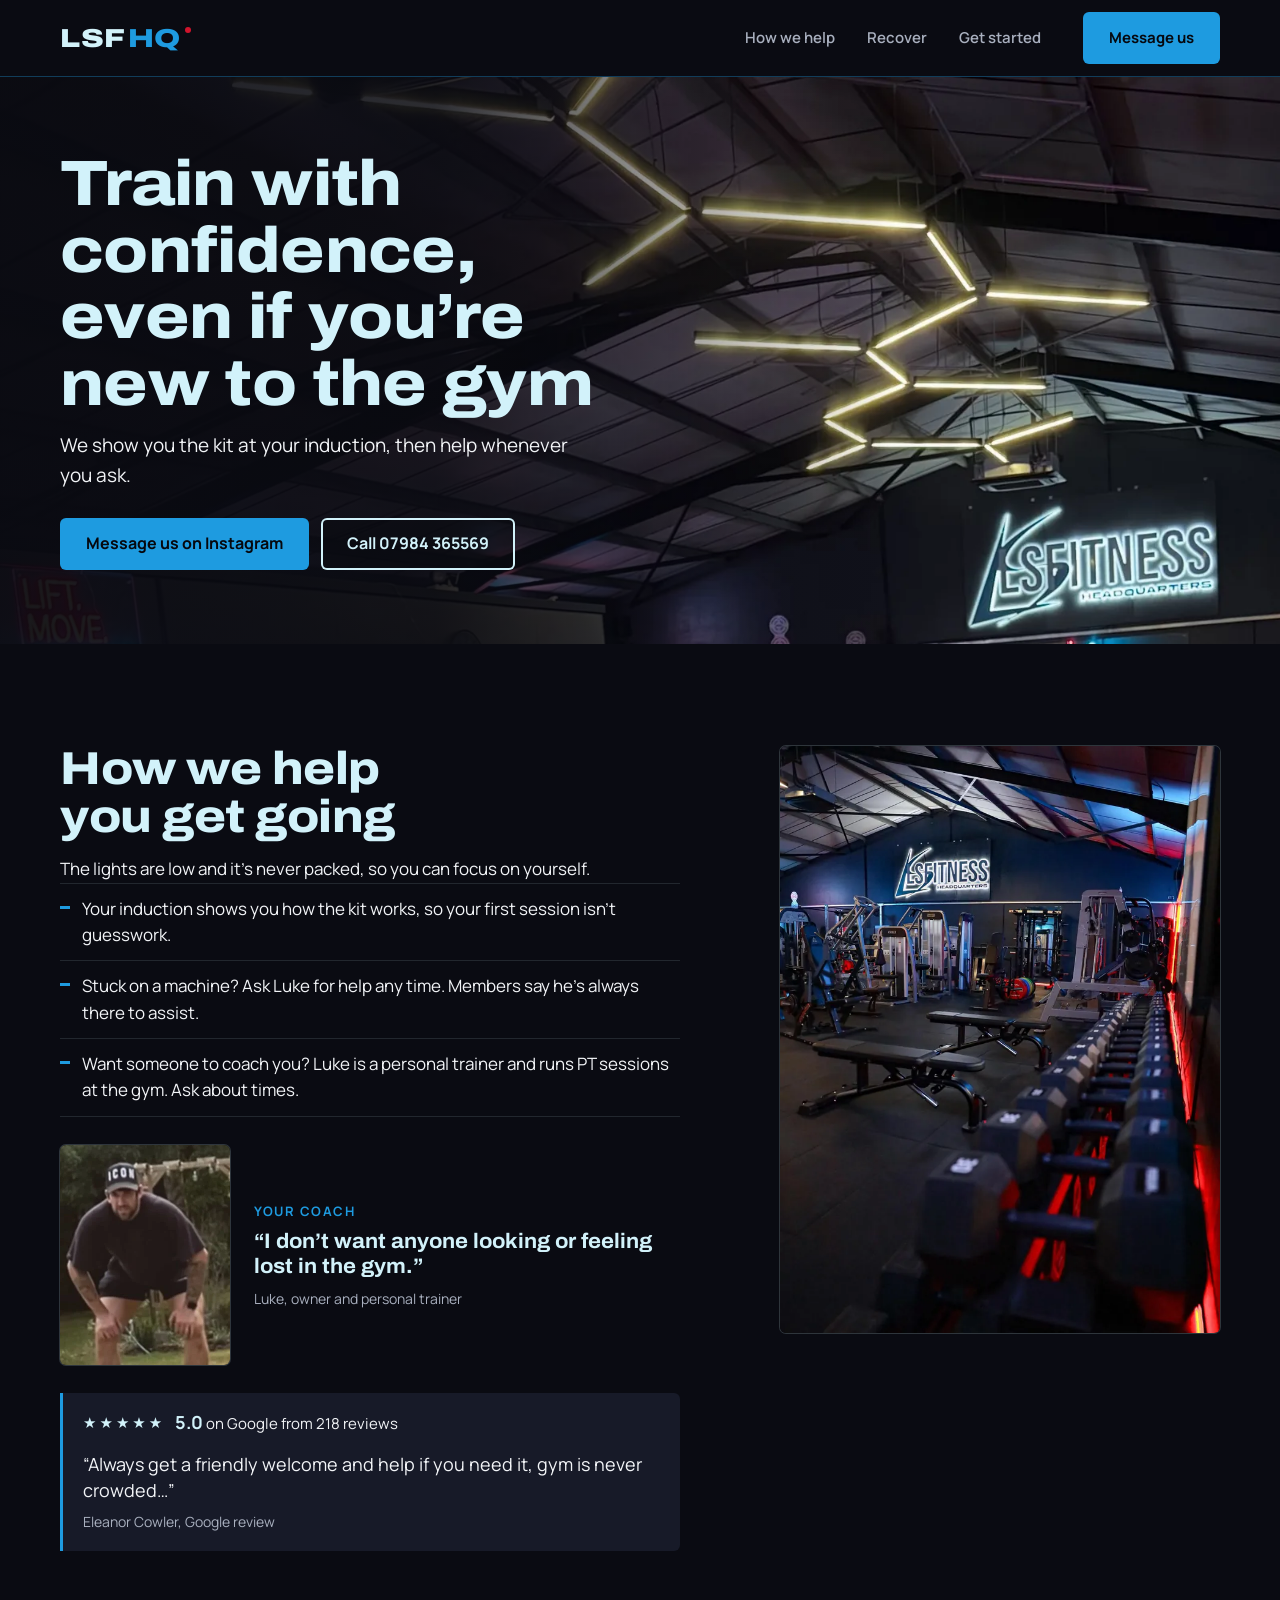
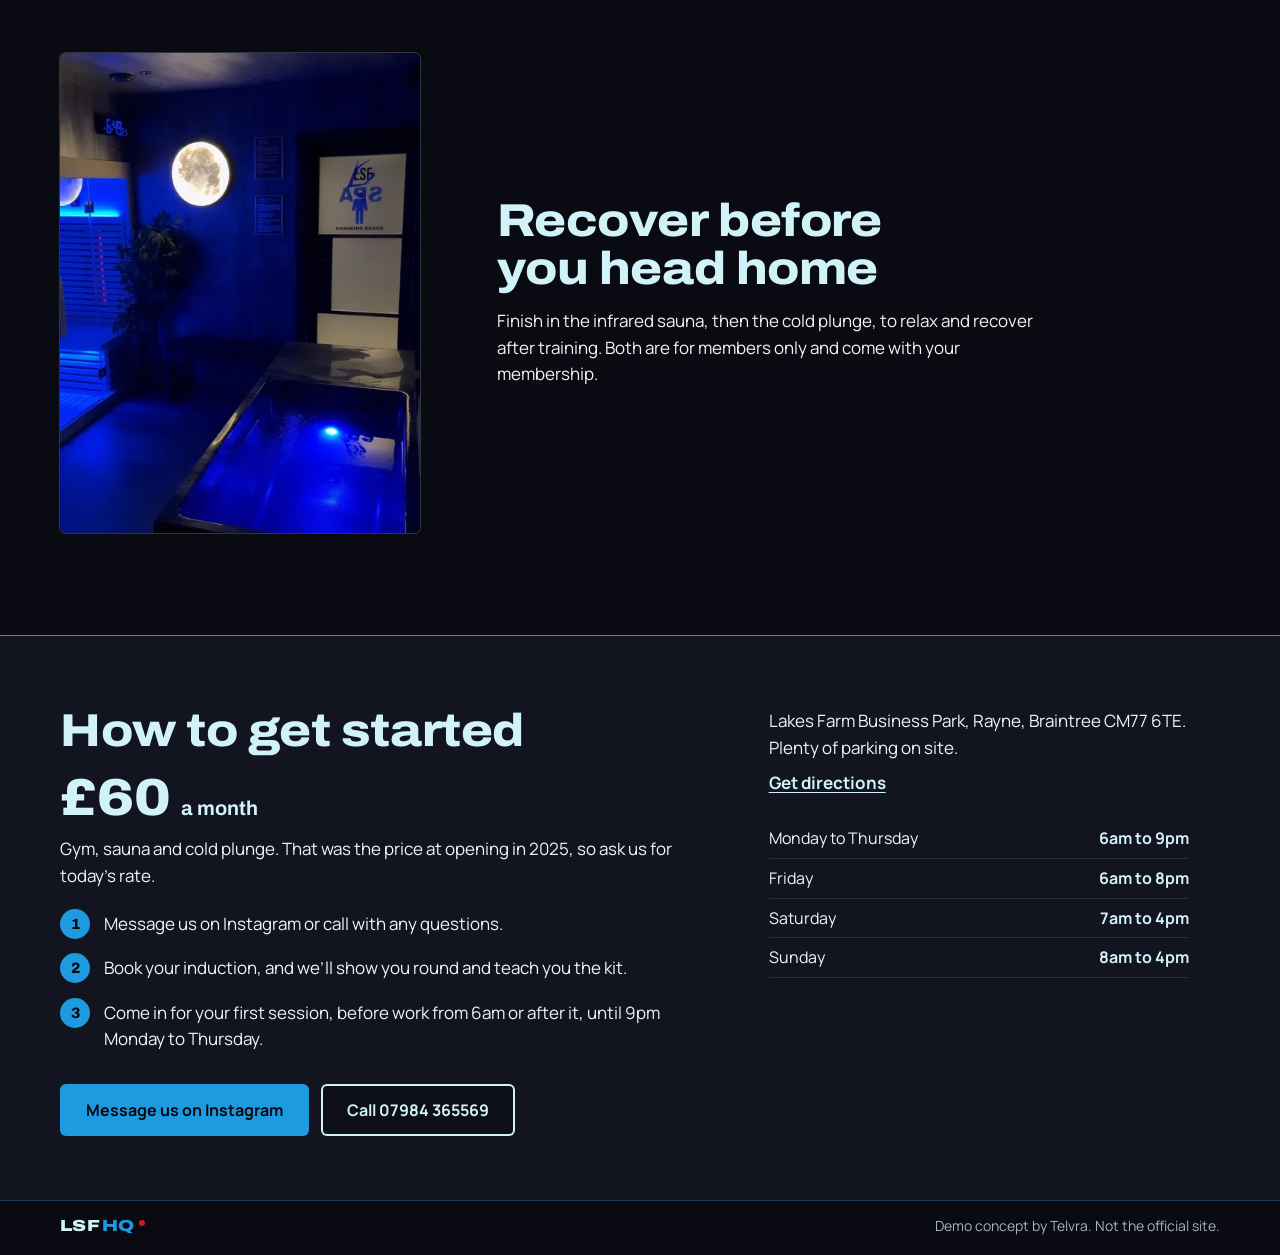
==== commit a9074228: "Promote r6.1 (CTO PASS 9c5c1a7) to root: same HTML/CSS/images, root-relative paths; trailing ellipsi" ====
--- a/index.html
+++ b/index.html
@@ -3,8 +3,8 @@
 <head>
 <meta charset="utf-8">
 <meta name="viewport" content="width=device-width, initial-scale=1">
-<title>LS Fitness HQ: low-lit members’ gym and spa in Rayne, Braintree</title>
-<meta name="description" content="LS Fitness HQ is an independent members’ gym at Lakes Farm Business Park, Rayne, Braintree, with low lighting, a sauna and cold plunge, and an induction for every new member.">
+<title>LS Fitness HQ: train with confidence at a members’ gym in Rayne, Braintree</title>
+<meta name="description" content="New to the gym or coming back? LS Fitness HQ in Rayne, Braintree shows you the kit at your induction, helps whenever you ask, and has a sauna and cold plunge for members.">
 <meta name="robots" content="noindex, nofollow">
 <meta name="theme-color" content="#0A0B12">
 <link rel="icon" href="data:image/svg+xml,%3Csvg xmlns='http://www.w3.org/2000/svg' viewBox='0 0 64 64'%3E%3Crect width='64' height='64' rx='10' fill='%230A0B12'/%3E%3Ctext x='32' y='41' font-family='Arial,sans-serif' font-weight='900' font-size='24' text-anchor='middle' fill='%23D2F2FA'%3ELSF%3C/text%3E%3Crect x='14' y='48' width='36' height='3' fill='%231E9BE0'/%3E%3C/svg%3E">
@@ -16,7 +16,7 @@
 <header class="site-head">
   <div class="wrap head-in">
     <a class="brand" href="#top"><span class="visually-hidden">LS Fitness HQ, home</span><span class="wm" aria-hidden="true">LSF<span class="wm-hq">HQ</span><span class="wm-dot"></span></span></a>
-    <nav class="nav" aria-label="Sections"><a href="#gym">Gym</a><a href="#spa">Spa</a><a href="#join">Prices</a></nav>
+    <nav class="nav" aria-label="Sections"><a href="#gym">How we help</a><a href="#spa">Recover</a><a href="#join">Get started</a></nav>
     <a class="btn btn-blue head-cta" href="https://ig.me/m/lsfitnesshq" target="_blank" rel="noopener">Message us</a>
   </div>
 </header>
@@ -30,8 +30,8 @@
     <img src="img/hero-1440.jpg" srcset="img/hero-720.jpg 720w, img/hero-1080.jpg 1080w, img/hero-1440.jpg 1440w" sizes="(max-width: 599px) 160vw, 120vw" width="1440" height="1920" alt="The LS Fitness HQ gym floor under star-shaped LED lights, with the LSFITNESS Headquarters neon sign" fetchpriority="high">
   </picture>
   <div class="wrap hero-in">
-    <h1 id="h1">The Braintree gym where nobody feels on show</h1>
-    <p class="lede">Low lighting, a sauna and cold plunge, and an induction with every membership.</p>
+    <h1 id="h1">Train with confidence, even if you’re new to the gym</h1>
+    <p class="lede">We show you the kit at your induction, then help whenever you ask.</p>
     <div class="btns"><a class="btn btn-blue" href="https://ig.me/m/lsfitnesshq" target="_blank" rel="noopener">Message us on Instagram</a><a class="btn btn-line" href="tel:+447984365569">Call 07984 365569</a></div>
   </div>
 </section>
@@ -40,17 +40,21 @@
   <div class="wrap kit-grid">
     <picture class="ph kit-ph"><source type="image/webp" srcset="img/weights-720.webp 720w, img/weights-1080.webp 1080w, img/weights-1440.webp 1440w" sizes="(min-width: 860px) 480px, (min-width: 600px) 600px, 100vw"><img src="img/weights-1440.jpg" srcset="img/weights-720.jpg 720w, img/weights-1080.jpg 1080w, img/weights-1440.jpg 1440w" sizes="(min-width: 860px) 480px, (min-width: 600px) 600px, 100vw" width="1440" height="1920" alt="Dumbbell racks lit by red LED strips, with benches and a neon sign on the black wall" loading="lazy" decoding="async"></picture>
     <div class="kit-tx">
-      <h2 id="h-kit">Proper kit under low lights</h2>
-      <p>Rows of machines, racks of dumbbells and cardio, all kept spotless.</p>
-      <p>Luke keeps the lights low on purpose. If you have never trained before, nobody is watching you learn, and every new member starts with an induction.</p>
+      <h2 id="h-kit">How we help you get going</h2>
+      <p class="intro">The lights are low and it’s never packed, so you can focus on yourself.</p>
+      <ul class="helps">
+        <li>Your induction shows you how the kit works, so your first session isn’t guesswork.</li>
+        <li>Stuck on a machine? Ask Luke for help any time. Members say he’s always there to assist.</li>
+        <li>Want someone to coach you? Luke is a personal trainer and runs PT sessions at the gym. Ask about times.</li>
+      </ul>
       <figure class="luke">
         <picture class="ph"><source type="image/webp" srcset="img/luke-340.webp 340w"><img src="img/luke-340.jpg" width="340" height="440" alt="Luke, in a black cap and T-shirt, coaching a session outdoors in a garden" loading="lazy" decoding="async"></picture>
-        <figcaption><p class="luke-q">“I don’t want anyone looking or feeling lost in the gym.”</p><p class="luke-by">Luke, owner and PT, coaching in the garden where LSF began</p></figcaption>
+        <figcaption><p class="luke-t">Your coach</p><p class="luke-q">“I don’t want anyone looking or feeling lost in the gym.”</p><p class="luke-by">Luke, owner and personal trainer</p></figcaption>
       </figure>
       <figure class="review">
         <a class="badge" href="https://www.google.com/maps/place/LS+Fitness+HQ/@51.8679803,0.5173378,17z/data=!4m6!3m5!1s0x47d8f1000b57fbb5:0x62934df473014473!8m2!3d51.8679803!4d0.5173378!16s%2Fg%2F11wq7ymxyk" target="_blank" rel="noopener"><span class="stars" aria-hidden="true">★★★★★</span><span><strong>5.0</strong> on Google from 218 reviews</span></a>
-        <blockquote><p>“The dark lighting is a game changer, you don’t feel on show or self-conscious.”</p></blockquote>
-        <figcaption>Sophie, Google review</figcaption>
+        <blockquote><p>“Always get a friendly welcome and help if you need it, gym is never crowded…”</p></blockquote>
+        <figcaption>Eleanor Cowler, Google review</figcaption>
       </figure>
     </div>
   </div>
@@ -60,8 +64,8 @@
   <div class="wrap spa-grid">
     <picture class="ph spa-ph"><source type="image/webp" srcset="img/spa-480.webp 480w, img/spa-720.webp 720w" sizes="(min-width: 600px) 360px, 100vw"><img src="img/spa-720.jpg" srcset="img/spa-480.jpg 480w, img/spa-720.jpg 720w" sizes="(min-width: 600px) 360px, 100vw" width="720" height="960" alt="The spa: an infrared sauna cabin, a cold plunge tub and the LSF SPA changing-room door" loading="lazy" decoding="async"></picture>
     <div class="spa-tx">
-      <h2 id="h-spa">Sauna first, then the cold plunge</h2>
-      <p>The infrared sauna and cold plunge are for members only, and they come with your membership. Finish a session with heat, then ice.</p>
+      <h2 id="h-spa">Recover before you head home</h2>
+      <p>Finish in the infrared sauna, then the cold plunge, to relax and recover after training. Both are for members only and come with your membership.</p>
     </div>
   </div>
 </section>
@@ -69,9 +73,14 @@
 <section class="sec join" id="join" aria-labelledby="h-join" data-section>
   <div class="wrap join-grid">
     <div class="join-a">
-      <h2 id="h-join">One membership, sauna and plunge included</h2>
+      <h2 id="h-join">How to get started</h2>
       <p class="price"><span class="amt">£60</span> a month</p>
-      <p>Gym, sauna and cold plunge. That was the price at opening in 2025, so message us to confirm today’s rate and book your induction.</p>
+      <p class="price-note">Gym, sauna and cold plunge. That was the price at opening in 2025, so ask us for today’s rate.</p>
+      <ol class="steps">
+        <li>Message us on Instagram or call with any questions.</li>
+        <li>Book your induction, and we’ll show you round and teach you the kit.</li>
+        <li>Come in for your first session, before work from 6am or after it, until 9pm Monday to Thursday.</li>
+      </ol>
       <div class="btns"><a class="btn btn-blue" href="https://ig.me/m/lsfitnesshq" target="_blank" rel="noopener">Message us on Instagram</a><a class="btn btn-line" href="tel:+447984365569">Call 07984 365569</a></div>
     </div>
     <div class="join-b">
--- a/styles.css
+++ b/styles.css
@@ -52,6 +52,14 @@
 .kit-tx{margin-top:26px}
 .kit-tx>*+*{margin-top:16px}
 .kit-tx h2+p{margin-top:14px}
+.helps,.steps{list-style:none;margin:0;padding:0}
+.helps li{position:relative;padding:12px 0 12px 22px;border-top:1px solid rgba(210,242,250,.12)}
+.helps li:last-child{border-bottom:1px solid rgba(210,242,250,.12)}
+.helps li::before{content:"";position:absolute;left:0;top:22px;width:10px;height:3px;background:var(--blue)}
+.luke-t{font-size:13px;font-weight:700;letter-spacing:.12em;text-transform:uppercase;color:var(--blue);margin-bottom:8px}
+.steps{counter-reset:st;margin-top:18px!important}
+.steps li{counter-increment:st;position:relative;padding:4px 0 4px 44px;margin-top:10px;min-height:32px}
+.steps li::before{content:counter(st);position:absolute;left:0;top:2px;width:30px;height:30px;border-radius:50%;background:var(--blue);color:#06080E;font:800 15px/30px "Archivo",sans-serif;text-align:center}
 
 .luke{display:grid;grid-template-columns:150px 1fr;gap:18px;align-items:center;margin-top:28px!important}
 .luke img{width:150px;height:194px;object-fit:cover}
@@ -143,3 +151,7 @@
   .hero-ph img{object-position:50% 50%}
 }
 @media (max-width:599px) and (max-height:780px){h1{font-size:30px}.hero::after{background:linear-gradient(to top,rgba(10,11,18,.96) 0%,rgba(10,11,18,.9) 50%,rgba(10,11,18,.55) 74%,rgba(10,11,18,0) 92%)}}
+/* landscape phones: keep hero buttons above the fold */
+@media (max-width:859px) and (max-height:500px) and (orientation:landscape){.hero-in{padding-top:14px;padding-bottom:14px}h1{font-size:28px;max-width:22em}.lede{font-size:16px;margin-top:8px;max-width:36em}.btns{display:flex;flex-wrap:wrap;gap:10px;margin-top:14px}.hero .btn{min-height:44px;padding:10px 18px;font-size:15px}.hero::after{background:linear-gradient(to top,rgba(10,11,18,.96) 0%,rgba(10,11,18,.92) 55%,rgba(10,11,18,.6) 78%,rgba(10,11,18,0) 96%)}}
+/* 480-599 wide (landscape phones): cap the spa photo so the 720w file is never upscaled */
+@media (min-width:480px) and (max-width:599px){.spa-ph,.spa-ph img{display:block;max-width:360px}}
